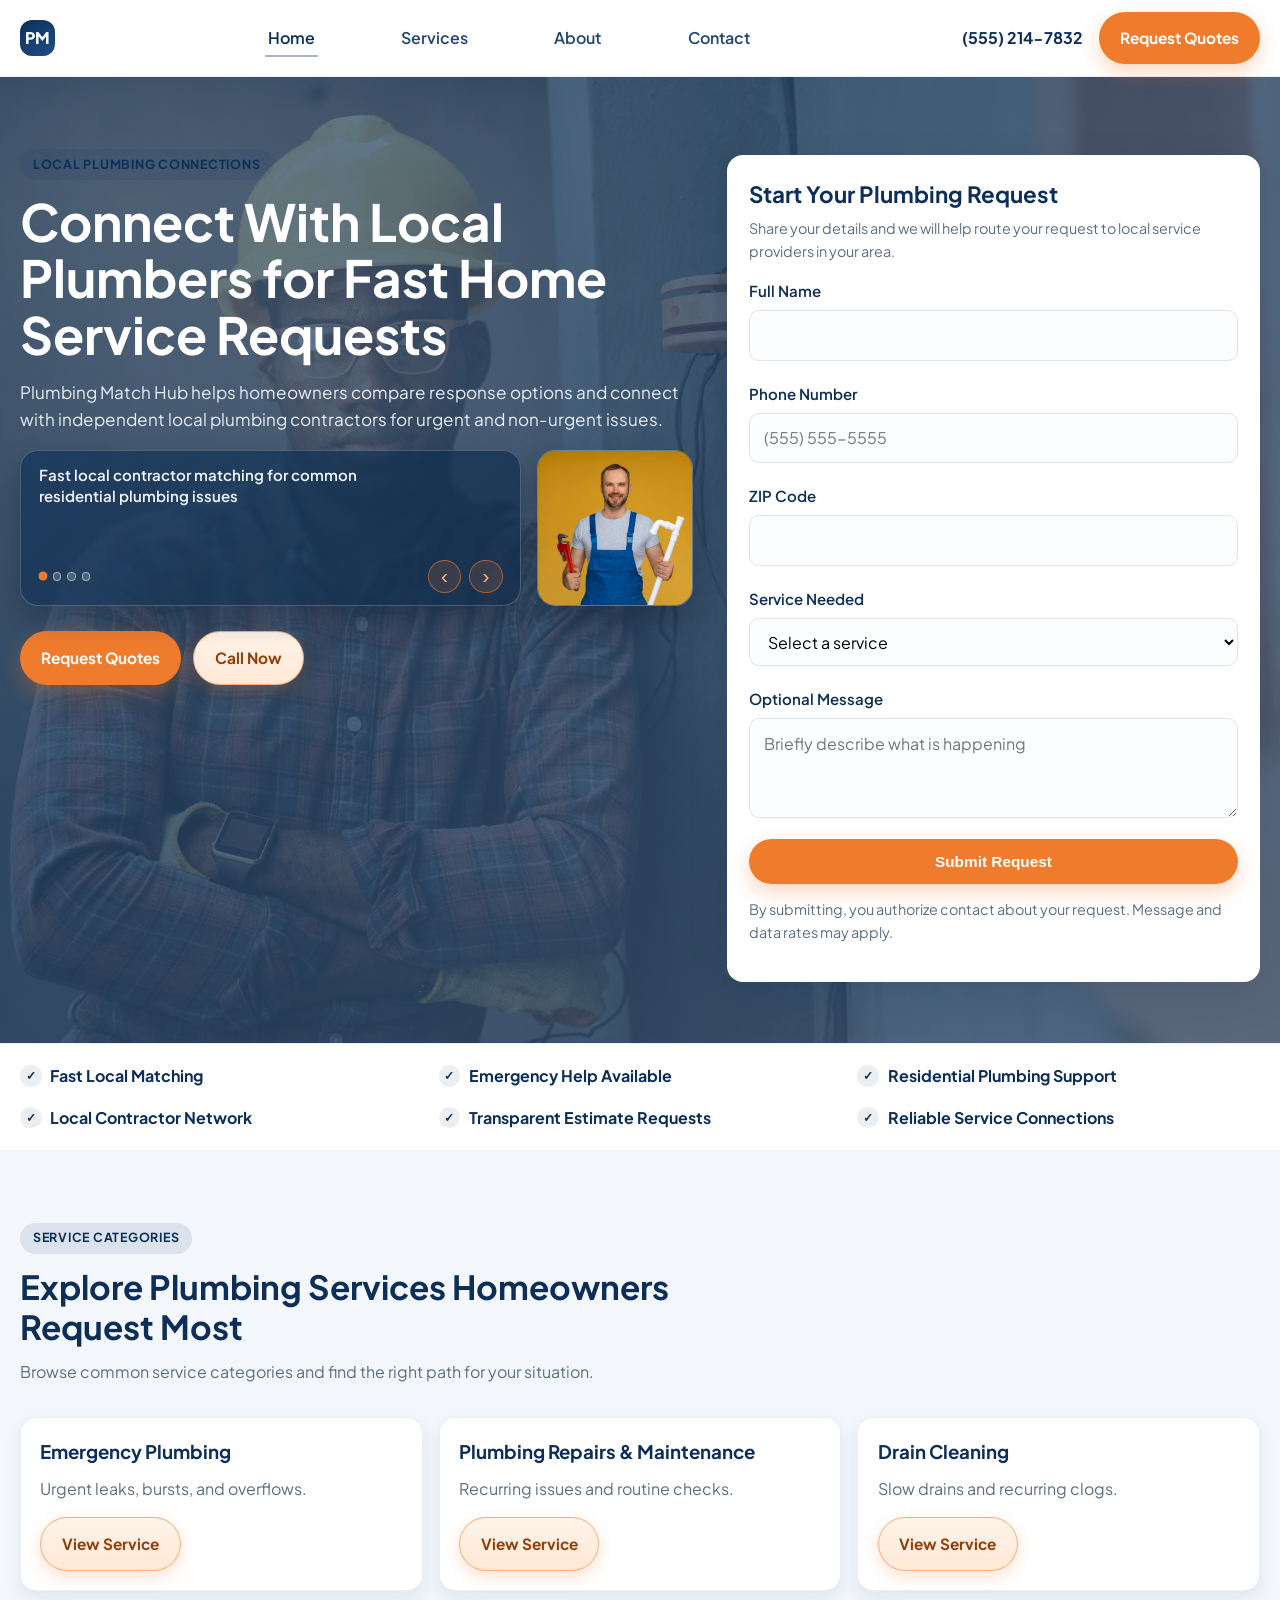
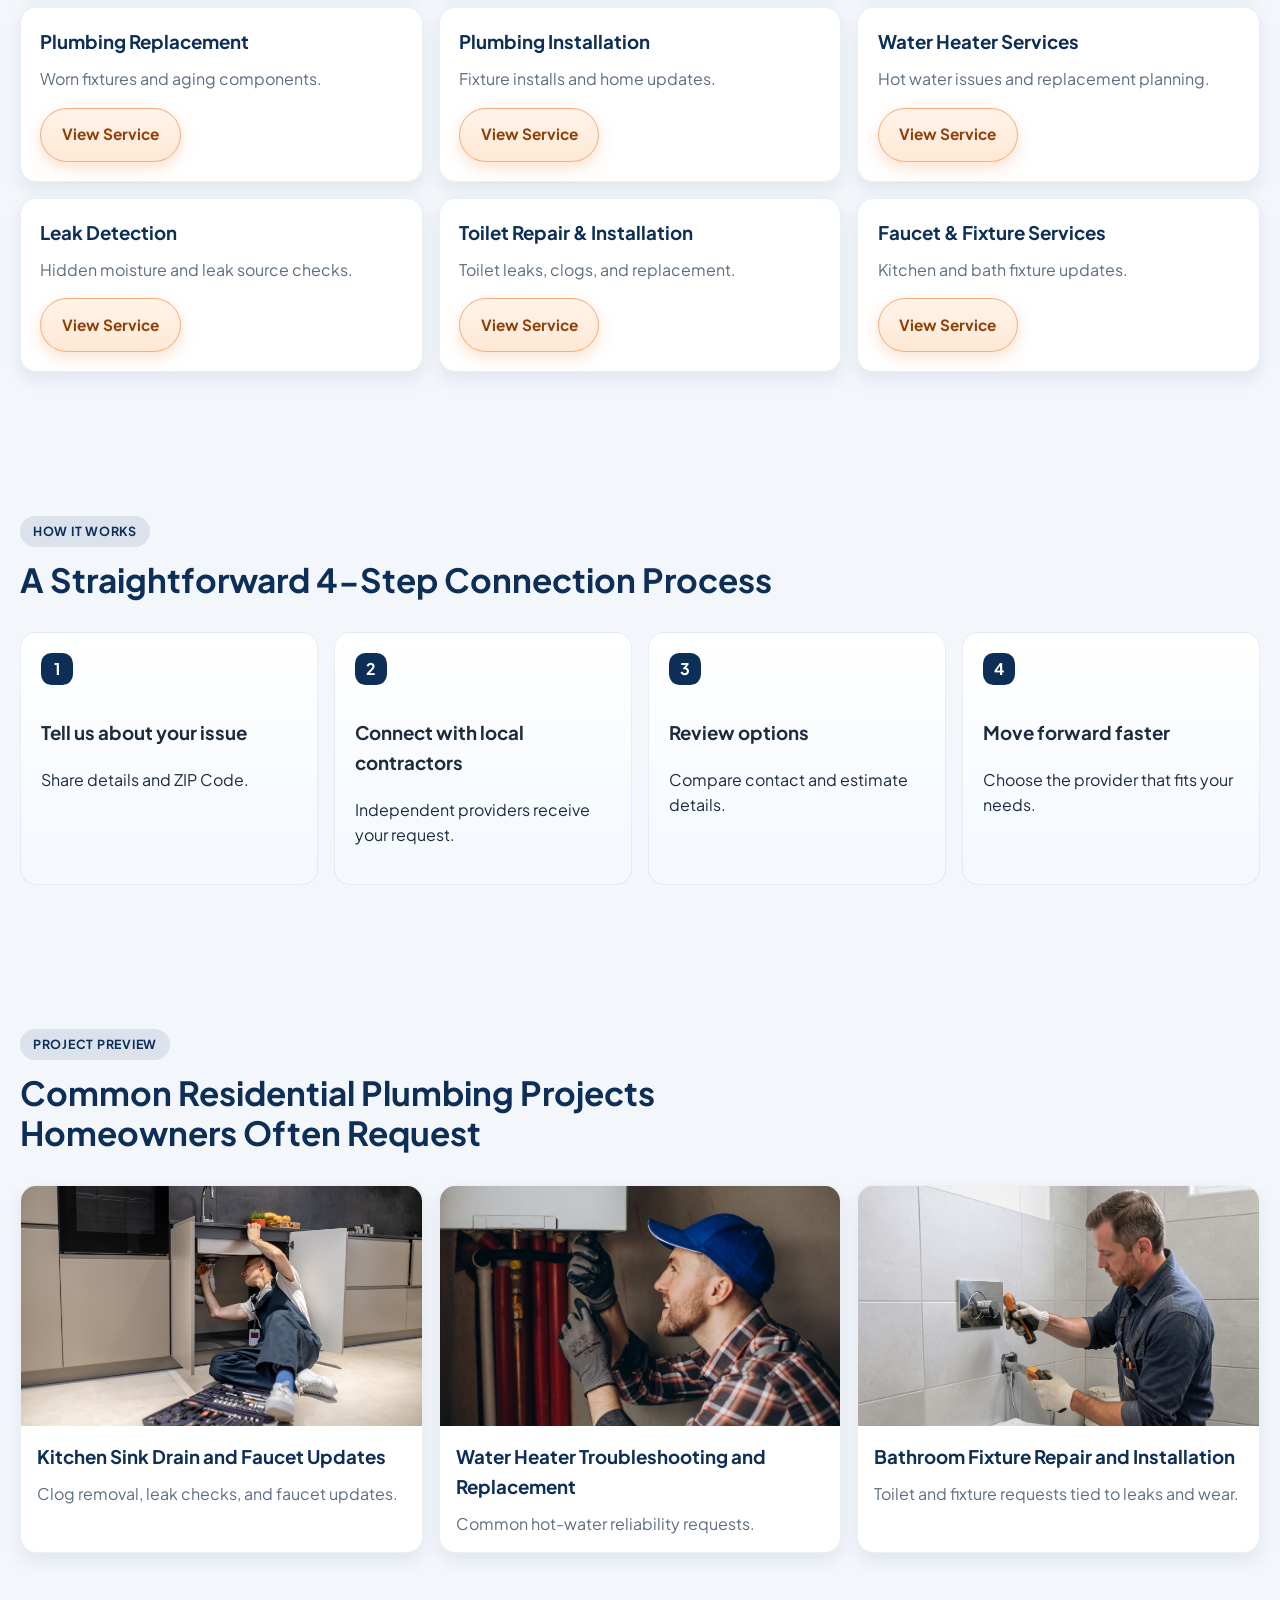
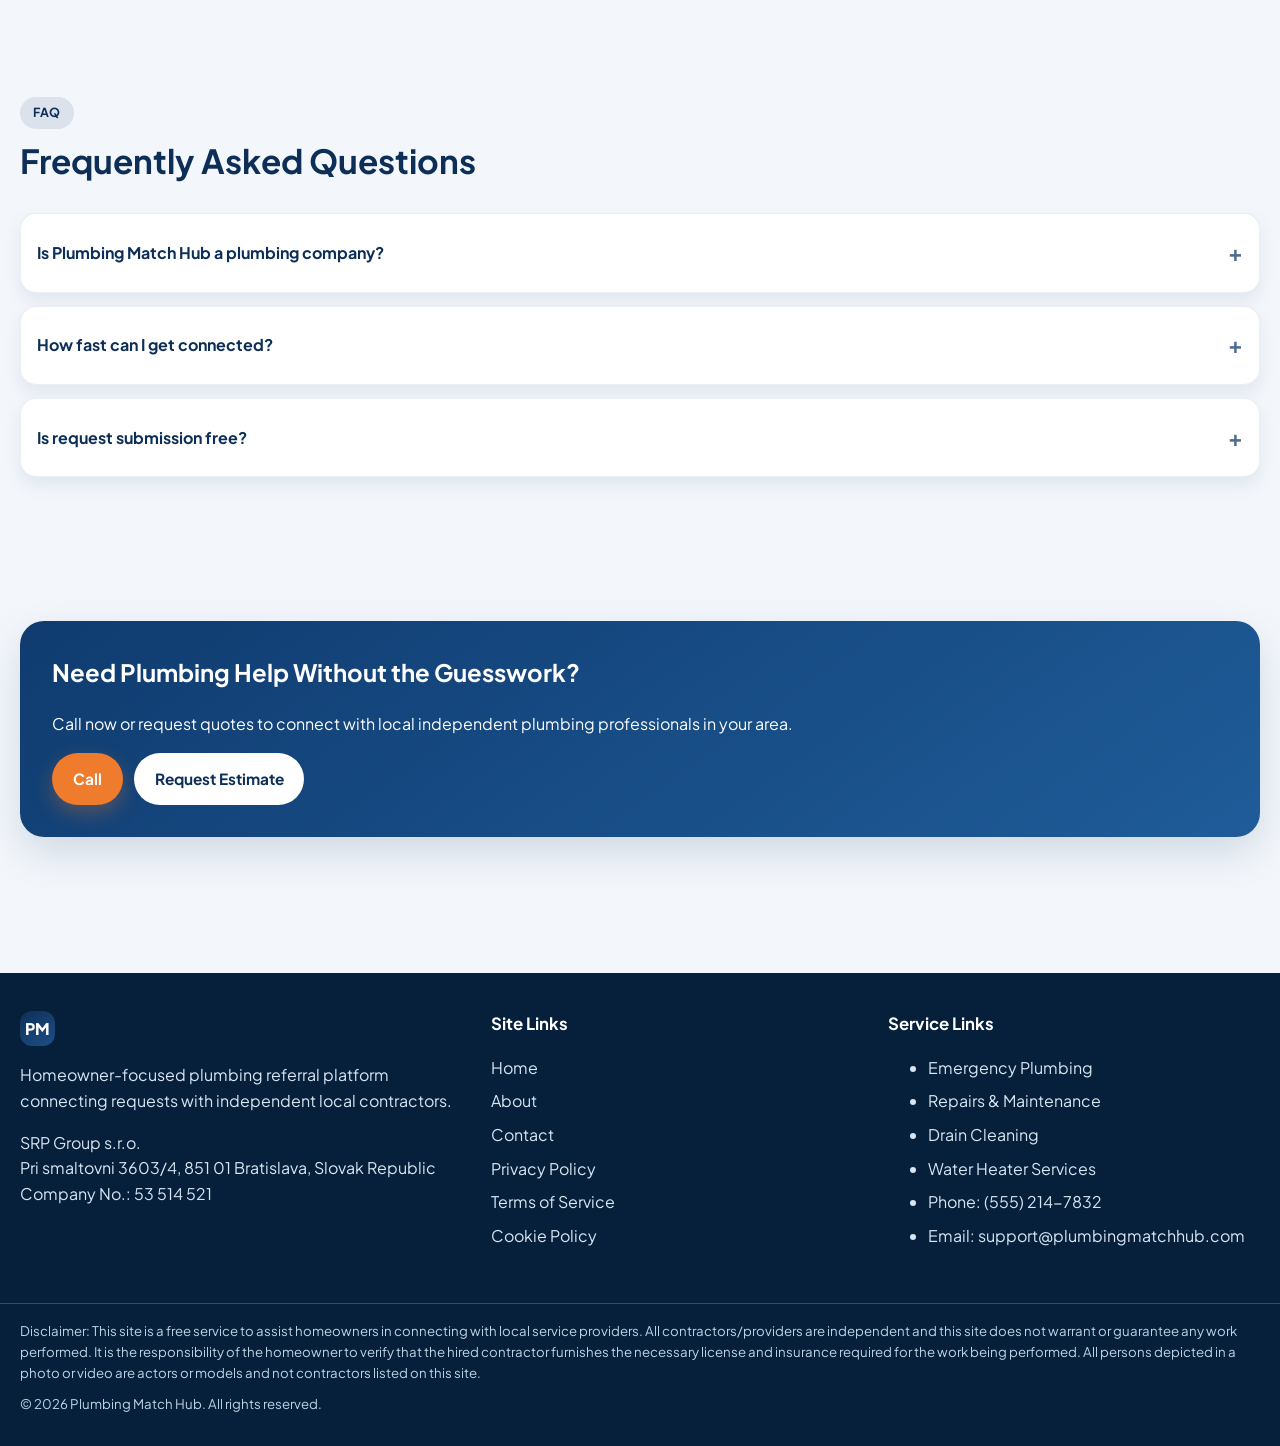
==== index.html @ b3511260 "generate plumbing aggregator website" ====
<!doctype html>
<html lang="en">
  <head>
    <meta charset="UTF-8" />
    <meta name="viewport" content="width=device-width, initial-scale=1.0" />
    <title>Plumbing Match Hub | Connect With Local Plumbing Contractors</title>
    <meta
      name="description"
      content="Plumbing Match Hub helps homeowners connect with local independent plumbing contractors for urgent and non-urgent plumbing requests."
    />
    <link rel="preconnect" href="https://fonts.googleapis.com" />
    <link rel="preconnect" href="https://fonts.gstatic.com" crossorigin />
    <link
      href="https://fonts.googleapis.com/css2?family=Outfit:wght@600;700&family=Plus+Jakarta+Sans:wght@400;500;600;700;800&display=swap"
      rel="stylesheet"
    />
    <link rel="stylesheet" href="css/main.css" />
    <link rel="stylesheet" href="css/home.css" />
  </head>
  <body>
    <header class="site-header" aria-label="Site header">
      <div class="container header-inner">
        <a class="brand" href="index.html" aria-label="Plumbing Match Hub home">
          <span class="brand-mark">PM</span>
        </a>

        <nav class="desktop-nav" aria-label="Primary navigation">
          <ul>
            <li><a data-nav-link href="index.html">Home</a></li>
            <li><a data-nav-link href="index.html#services">Services</a></li>
            <li><a data-nav-link href="about.html">About</a></li>
            <li><a data-nav-link href="contact.html">Contact</a></li>
          </ul>
        </nav>

        <div class="header-cta">
          <a class="phone-link" href="tel:+15552147832">(555) 214-7832</a>
          <a class="btn btn-primary" href="contact.html">Request Quotes</a>
          <a
            class="mobile-call-icon"
            href="tel:+15552147832"
            aria-label="Call now"
            >&#9742;</a
          >
          <button
            class="mobile-toggle"
            data-mobile-toggle
            aria-expanded="false"
            aria-controls="mobileMenu"
            aria-label="Open menu"
          >
            <span class="bar"></span>
            <span class="bar"></span>
            <span class="bar"></span>
          </button>
        </div>
      </div>

      <div
        class="mobile-drawer"
        id="mobileMenu"
        data-mobile-drawer
        aria-hidden="true"
      >
        <nav aria-label="Mobile navigation">
          <ul>
            <li><a data-mobile-close href="index.html">Home</a></li>
            <li>
              <a data-mobile-close href="index.html#services">Services</a>
            </li>
            <li><a data-mobile-close href="about.html">About</a></li>
            <li><a data-mobile-close href="contact.html">Contact</a></li>
          </ul>
          <div class="drawer-cta">
            <a class="btn btn-primary" href="tel:+15552147832"
              >Call</a
            >
            <a class="btn btn-secondary" href="contact.html" data-mobile-close
              >Request Estimate</a
            >
          </div>
        </nav>
      </div>
      <div class="drawer-overlay" data-drawer-overlay></div>
    </header>

    <main>
      <section class="hero home-hero" aria-label="Plumbing lead request hero">
        <div class="container hero-grid">
          <div class="hero-copy">
            <span class="badge">Local Plumbing Connections</span>
            <h1>Connect With Local Plumbers for Fast Home Service Requests</h1>
            <p class="lead">
              Plumbing Match Hub helps homeowners compare response options and
              connect with independent local plumbing contractors for urgent and
              non-urgent issues.
            </p>

            <div class="hero-feature-layout">
              <section
                class="hero-feature-carousel"
                data-hero-carousel
                aria-label="Plumbing request highlights"
              >
                <div class="hero-feature-track">
                  <div class="hero-feature-copy">
                    <article
                      class="hero-feature-slide is-active"
                      data-carousel-slide
                    >
                      <p>
                        Fast local contractor matching for common residential
                        plumbing issues
                      </p>
                    </article>
                    <article class="hero-feature-slide" data-carousel-slide>
                      <p>
                        Emergency request options available for urgent
                        situations
                      </p>
                    </article>
                    <article class="hero-feature-slide" data-carousel-slide>
                      <p>
                        Simple estimate request process designed for homeowners
                      </p>
                    </article>
                    <article class="hero-feature-slide" data-carousel-slide>
                      <p>
                        Helpful support for repairs, installation, replacement,
                        and diagnostics
                      </p>
                    </article>
                  </div>
                </div>

                <div class="hero-feature-controls">
                  <div
                    class="hero-feature-dots"
                    role="tablist"
                    aria-label="Highlight slides"
                  >
                    <button
                      class="hero-feature-dot is-active"
                      type="button"
                      data-carousel-dot="0"
                      aria-label="Show highlight 1"
                      aria-selected="true"
                    ></button>
                    <button
                      class="hero-feature-dot"
                      type="button"
                      data-carousel-dot="1"
                      aria-label="Show highlight 2"
                      aria-selected="false"
                    ></button>
                    <button
                      class="hero-feature-dot"
                      type="button"
                      data-carousel-dot="2"
                      aria-label="Show highlight 3"
                      aria-selected="false"
                    ></button>
                    <button
                      class="hero-feature-dot"
                      type="button"
                      data-carousel-dot="3"
                      aria-label="Show highlight 4"
                      aria-selected="false"
                    ></button>
                  </div>
                  <div class="hero-feature-arrows">
                    <button
                      class="hero-feature-arrow"
                      type="button"
                      data-carousel-prev
                      aria-label="Previous highlight"
                    >
                      &lsaquo;
                    </button>
                    <button
                      class="hero-feature-arrow"
                      type="button"
                      data-carousel-next
                      aria-label="Next highlight"
                    >
                      &rsaquo;
                    </button>
                  </div>
                </div>
              </section>

              <figure class="hero-feature-image">
                <img
                  src="images/home/plumbing team.jpg"
                  alt="Plumbing specialist helping homeowners"
                  loading="lazy"
                  decoding="async"
                />
              </figure>
            </div>

            <div class="hero-actions">
              <a class="btn btn-primary" href="contact.html">Request Quotes</a>
              <a class="btn btn-ghost" href="tel:+15552147832">Call Now</a>
            </div>
          </div>

          <aside
            class="hero-form-wrap"
            id="hero-form"
            aria-label="Estimate request form"
          >
            <h2>Start Your Plumbing Request</h2>
            <p class="form-helper">
              Share your details and we will help route your request to local
              service providers in your area.
            </p>
            <form class="lead-form" data-lead-form novalidate>
              <div class="form-row">
                <label for="home-full-name">Full Name</label>
                <input
                  id="home-full-name"
                  name="fullName"
                  type="text"
                  autocomplete="name"
                  required
                />
                <span class="field-error" data-error></span>
              </div>
              <div class="form-row">
                <label for="home-phone">Phone Number</label>
                <input
                  id="home-phone"
                  name="phoneNumber"
                  type="tel"
                  autocomplete="tel"
                  placeholder="(555) 555-5555"
                  required
                />
                <span class="field-error" data-error></span>
              </div>
              <div class="form-row">
                <label for="home-zip">ZIP Code</label>
                <input
                  id="home-zip"
                  name="zipCode"
                  type="text"
                  inputmode="numeric"
                  autocomplete="postal-code"
                  required
                />
                <span class="field-error" data-error></span>
              </div>
              <div class="form-row">
                <label for="home-service">Service Needed</label>
                <select id="home-service" name="serviceNeeded" required>
                  <option value="">Select a service</option>
                  <option>Emergency Plumbing</option>
                  <option>Plumbing Repairs &amp; Maintenance</option>
                  <option>Drain Cleaning</option>
                  <option>Plumbing Replacement</option>
                  <option>Plumbing Installation</option>
                  <option>Water Heater Services</option>
                  <option>Leak Detection</option>
                  <option>Toilet Repair &amp; Installation</option>
                  <option>Faucet &amp; Fixture Services</option>
                </select>
                <span class="field-error" data-error></span>
              </div>
              <div class="form-row">
                <label for="home-message">Optional Message</label>
                <textarea
                  id="home-message"
                  name="message"
                  placeholder="Briefly describe what is happening"
                ></textarea>
                <span class="field-error" data-error></span>
              </div>
              <button class="btn btn-primary" type="submit">
                Submit Request
              </button>
              <p class="form-helper">
                By submitting, you authorize contact about your request. Message
                and data rates may apply.
              </p>
              <div
                class="form-success"
                data-form-success
                role="status"
                aria-live="polite"
              ></div>
            </form>
          </aside>
        </div>
      </section>

      <section class="trust-bar" aria-label="Trust points">
        <div class="container">
          <ul class="trust-list">
            <li>Fast Local Matching</li>
            <li>Emergency Help Available</li>
            <li>Residential Plumbing Support</li>
            <li>Local Contractor Network</li>
            <li>Transparent Estimate Requests</li>
            <li>Reliable Service Connections</li>
          </ul>
        </div>
      </section>

      <section
        class="section"
        id="services"
        aria-label="Plumbing service categories"
      >
        <div class="container">
          <div class="section-header">
            <span class="badge">Service Categories</span>
            <h2>Explore Plumbing Services Homeowners Request Most</h2>
            <p>
              Browse common service categories and find the right path for your
              situation.
            </p>
          </div>
          <div class="card-grid service-grid">
            <article class="service-card">
              <h3>Emergency Plumbing</h3>
              <p>Urgent leaks, bursts, and overflows.</p>
              <a class="btn btn-ghost" href="services/emergency-plumbing.html"
                >View Service</a
              >
            </article>
            <article class="service-card">
              <h3>Plumbing Repairs &amp; Maintenance</h3>
              <p>Recurring issues and routine checks.</p>
              <a
                class="btn btn-ghost"
                href="services/plumbing-repairs-maintenance.html"
                >View Service</a
              >
            </article>
            <article class="service-card">
              <h3>Drain Cleaning</h3>
              <p>Slow drains and recurring clogs.</p>
              <a class="btn btn-ghost" href="services/drain-cleaning.html"
                >View Service</a
              >
            </article>
            <article class="service-card">
              <h3>Plumbing Replacement</h3>
              <p>Worn fixtures and aging components.</p>
              <a class="btn btn-ghost" href="services/plumbing-replacement.html"
                >View Service</a
              >
            </article>
            <article class="service-card">
              <h3>Plumbing Installation</h3>
              <p>Fixture installs and home updates.</p>
              <a
                class="btn btn-ghost"
                href="services/plumbing-installation.html"
                >View Service</a
              >
            </article>
            <article class="service-card">
              <h3>Water Heater Services</h3>
              <p>Hot water issues and replacement planning.</p>
              <a
                class="btn btn-ghost"
                href="services/water-heater-services.html"
                >View Service</a
              >
            </article>
            <article class="service-card">
              <h3>Leak Detection</h3>
              <p>Hidden moisture and leak source checks.</p>
              <a class="btn btn-ghost" href="services/leak-detection.html"
                >View Service</a
              >
            </article>
            <article class="service-card">
              <h3>Toilet Repair &amp; Installation</h3>
              <p>Toilet leaks, clogs, and replacement.</p>
              <a
                class="btn btn-ghost"
                href="services/toilet-repair-installation.html"
                >View Service</a
              >
            </article>
            <article class="service-card">
              <h3>Faucet &amp; Fixture Services</h3>
              <p>Kitchen and bath fixture updates.</p>
              <a
                class="btn btn-ghost"
                href="services/faucet-fixture-services.html"
                >View Service</a
              >
            </article>
          </div>
        </div>
      </section>

      <section class="section" aria-label="How plumbing matching works">
        <div class="container">
          <div class="section-header">
            <span class="badge">How It Works</span>
            <h2>A Straightforward 4-Step Connection Process</h2>
          </div>
          <div class="card-grid steps-grid">
            <article class="step-card">
              <span class="step-number">1</span>
              <h3>Tell us about your issue</h3>
              <p>Share details and ZIP Code.</p>
            </article>
            <article class="step-card">
              <span class="step-number">2</span>
              <h3>Connect with local contractors</h3>
              <p>Independent providers receive your request.</p>
            </article>
            <article class="step-card">
              <span class="step-number">3</span>
              <h3>Review options</h3>
              <p>Compare contact and estimate details.</p>
            </article>
            <article class="step-card">
              <span class="step-number">4</span>
              <h3>Move forward faster</h3>
              <p>Choose the provider that fits your needs.</p>
            </article>
          </div>
        </div>
      </section>

      <section class="section" aria-label="Plumbing project examples">
        <div class="container">
          <div class="section-header">
            <span class="badge">Project Preview</span>
            <h2>
              Common Residential Plumbing Projects Homeowners Often Request
            </h2>
          </div>
          <div class="card-grid gallery-grid">
            <article class="project-card">
              <img
                src="images/home/kitchen-repeir.jpg"
                alt="Kitchen sink plumbing repair example"
                loading="lazy"
                decoding="async"
              />
              <div class="project-content">
                <h3>Kitchen Sink Drain and Faucet Updates</h3>
                <p>Clog removal, leak checks, and faucet updates.</p>
              </div>
            </article>
            <article class="project-card">
              <img
                src="images/home/service-man-heating-system.jpg"
                alt="Residential water heater service example"
              />
              <div class="project-content">
                <h3>Water Heater Troubleshooting and Replacement</h3>
                <p>Common hot-water reliability requests.</p>
              </div>
            </article>
            <article class="project-card">
              <img
                src="images/home/bathroom-repair.jpg"
                class="project-image--bathroom-lower"
                alt="Bathroom plumbing fixture replacement example"
              />
              <div class="project-content">
                <h3>Bathroom Fixture Repair and Installation</h3>
                <p>Toilet and fixture requests tied to leaks and wear.</p>
              </div>
            </article>
          </div>
        </div>
      </section>

      <section class="section" aria-label="Frequently asked questions">
        <div class="container">
          <div class="section-header">
            <span class="badge">FAQ</span>
            <h2>Frequently Asked Questions</h2>
          </div>
          <div class="faq-list">
            <article class="faq-item" data-faq-item>
              <button
                class="faq-question"
                data-faq-button
                aria-expanded="false"
              >
                Is Plumbing Match Hub a plumbing company?<span data-faq-icon
                  >+</span
                >
              </button>
              <div class="faq-answer">
                <p>
                  No. It is a referral platform that connects homeowners with
                  independent local providers.
                </p>
              </div>
            </article>
            <article class="faq-item" data-faq-item>
              <button
                class="faq-question"
                data-faq-button
                aria-expanded="false"
              >
                How fast can I get connected?<span data-faq-icon>+</span>
              </button>
              <div class="faq-answer">
                <p>
                  Urgent requests are prioritized based on local contractor
                  availability.
                </p>
              </div>
            </article>
            <article class="faq-item" data-faq-item>
              <button
                class="faq-question"
                data-faq-button
                aria-expanded="false"
              >
                Is request submission free?<span data-faq-icon>+</span>
              </button>
              <div class="faq-answer">
                <p>Yes. Submitting a request is free for homeowners.</p>
              </div>
            </article>
          </div>
        </div>
      </section>

      <section class="section" aria-label="Final call to action">
        <div class="container">
          <div class="cta-band">
            <h2>Need Plumbing Help Without the Guesswork?</h2>
            <p>
              Call now or request quotes to connect with local independent
              plumbing professionals in your area.
            </p>
            <div class="cta-actions">
              <a class="btn btn-primary" href="tel:+15552147832"
                >Call</a
              >
              <a class="btn btn-secondary" href="contact.html"
                >Request Estimate</a
              >
            </div>
          </div>
        </div>
      </section>
    </main>

    <footer class="site-footer" aria-label="Footer">
      <div class="container footer-top">
        <section class="footer-brand">
          <a class="brand" href="index.html"
            ><span class="brand-mark">PM</span></a
          >
          <p>
            Homeowner-focused plumbing referral platform connecting requests
            with independent local contractors.
          </p>
          <p>
            SRP Group s.r.o.<br />
            Pri smaltovni 3603/4, 851 01 Bratislava, Slovak Republic<br />
            Company No.: 53 514 521
          </p>
        </section>

        <section class="footer-links">
          <h3>Site Links</h3>
          <ul>
            <li><a href="index.html">Home</a></li>
            <li><a href="about.html">About</a></li>
            <li><a href="contact.html">Contact</a></li>
            <li><a href="privacy-policy.html">Privacy Policy</a></li>
            <li><a href="terms-of-service.html">Terms of Service</a></li>
            <li><a href="cookie-policy.html">Cookie Policy</a></li>
          </ul>
        </section>

        <section class="footer-contact">
          <h3>Service Links</h3>
          <ul>
            <li>
              <a href="services/emergency-plumbing.html">Emergency Plumbing</a>
            </li>
            <li>
              <a href="services/plumbing-repairs-maintenance.html"
                >Repairs &amp; Maintenance</a
              >
            </li>
            <li><a href="services/drain-cleaning.html">Drain Cleaning</a></li>
            <li>
              <a href="services/water-heater-services.html"
                >Water Heater Services</a
              >
            </li>
            <li><a href="tel:+15552147832">Phone: (555) 214-7832</a></li>
            <li>
              <a href="mailto:support@plumbingmatchhub.com"
                >Email: support@plumbingmatchhub.com</a
              >
            </li>
          </ul>
        </section>
      </div>

      <div class="footer-bottom">
        <div class="container">
          <p>
            Disclaimer: This site is a free service to assist homeowners in
            connecting with local service providers. All contractors/providers
            are independent and this site does not warrant or guarantee any work
            performed. It is the responsibility of the homeowner to verify that
            the hired contractor furnishes the necessary license and insurance
            required for the work being performed. All persons depicted in a
            photo or video are actors or models and not contractors listed on
            this site.
          </p>
          <p>
            &copy; <span data-current-year></span> Plumbing Match Hub. All
            rights reserved.
          </p>
        </div>
      </div>
    </footer>

    <a
      class="floating-call"
      data-floating-call
      href="tel:+15552147832"
      aria-label="Call Plumbing Match Hub"
      >Call Now</a
    >

    <script src="js/main.js" defer></script>
    <script src="js/mobile-menu.js" defer></script>
    <script src="js/faq.js" defer></script>
    <script src="js/sticky-call.js" defer></script>
    <script src="js/form-validation.js" defer></script>
  </body>
</html>
---- css/main.css ----
:root {
  --color-primary: #0d2f57;
  --color-primary-strong: #082446;
  --color-accent: #ef7b2d;
  --color-accent-hover: #d8681d;
  --color-text: #1d2b3e;
  --color-muted: #5c6e82;
  --color-border: #dce4ee;
  --color-bg: #f3f7fc;
  --color-white: #ffffff;
  --color-success: #167d47;
  --shadow-sm: 0 8px 18px rgba(10, 39, 74, 0.08);
  --shadow-md: 0 16px 40px rgba(8, 36, 70, 0.14);
  --radius-sm: 10px;
  --radius-md: 16px;
  --radius-lg: 24px;
  --container: 1440px;
  --ease: 220ms ease;
}

* {
  box-sizing: border-box;
}

html {
  scroll-behavior: smooth;
}

body {
  margin: 0;
  font-family: "Plus Jakarta Sans", "Segoe UI", sans-serif;
  color: var(--color-text);
  background: var(--color-bg);
  line-height: 1.6;
}

body.menu-open {
  overflow: hidden;
}

a {
  color: inherit;
  text-decoration: none;
}

a:focus-visible,
button:focus-visible,
input:focus-visible,
select:focus-visible,
textarea:focus-visible {
  outline: 3px solid rgba(239, 123, 45, 0.35);
  outline-offset: 2px;
}

img {
  max-width: 100%;
  display: block;
  border-radius: var(--radius-sm);
}

.container {
  width: min(100% - 2rem, var(--container));
  margin-inline: auto;
}

.section {
  padding: 4.5rem 0;
}

.section-header {
  max-width: 760px;
  margin-bottom: 2rem;
}

.section-header h2 {
  margin: 0 0 0.8rem;
  font-size: clamp(1.65rem, 2.6vw, 2.4rem);
  line-height: 1.2;
  color: var(--color-primary);
}

.section-header p {
  margin: 0;
  color: var(--color-muted);
}

.badge {
  display: inline-block;
  padding: 0.35rem 0.8rem;
  border-radius: 999px;
  font-size: 0.78rem;
  text-transform: uppercase;
  letter-spacing: 0.06em;
  font-weight: 700;
  background: rgba(13, 47, 87, 0.1);
  color: var(--color-primary);
  margin-bottom: 0.8rem;
}

.btn,
button.btn {
  display: inline-flex;
  align-items: center;
  justify-content: center;
  gap: 0.4rem;
  border: 0;
  cursor: pointer;
  border-radius: 999px;
  padding: 0.85rem 1.3rem;
  font-size: 0.96rem;
  font-weight: 700;
  transition:
    transform var(--ease),
    box-shadow var(--ease),
    background var(--ease),
    color var(--ease);
}

.btn-primary {
  background: var(--color-accent);
  color: var(--color-white);
  box-shadow: 0 8px 20px rgba(239, 123, 45, 0.3);
}

.btn-primary:hover {
  background: var(--color-accent-hover);
  transform: translateY(-1px);
}

.btn-secondary {
  background: var(--color-primary);
  color: var(--color-white);
}

.btn-secondary:hover {
  background: var(--color-primary-strong);
  transform: translateY(-1px);
}

.btn-ghost {
  background: linear-gradient(180deg, #fff4ea, #ffe8d5);
  color: #8f3f09;
  border: 1px solid rgba(239, 123, 45, 0.55);
  box-shadow: 0 6px 16px rgba(239, 123, 45, 0.22);
}

.btn-ghost:hover {
  background: var(--color-accent);
  color: var(--color-white);
  border-color: var(--color-accent-hover);
  box-shadow: 0 10px 24px rgba(239, 123, 45, 0.38);
  transform: translateY(-1px);
}

.site-header {
  position: sticky;
  top: 0;
  z-index: 999;
  background: rgba(255, 255, 255, 0.95);
  backdrop-filter: blur(8px);
  border-bottom: 1px solid rgba(13, 47, 87, 0.08);
}

.header-inner {
  min-height: 76px;
  display: flex;
  align-items: center;
  justify-content: space-between;
  gap: 1rem;
}

.brand {
  display: flex;
  align-items: center;
  gap: 0.7rem;
  font-weight: 800;
  color: var(--color-primary);
}

.brand-mark {
  width: 2.2rem;
  height: 2.2rem;
  border-radius: 12px;
  background: linear-gradient(145deg, var(--color-primary), #1e4f86);
  display: grid;
  place-items: center;
  color: var(--color-white);
  font-size: 1rem;
}

.desktop-nav ul,
.footer-links ul,
.inline-links,
.service-links,
.trust-list,
.bullet-list,
.footer-contact,
.legal-bullets {
  list-style: none;
  margin: 0;
  padding: 0;
}

.desktop-nav ul {
  display: flex;
  align-items: center;
  gap: 1.3rem;
}

.desktop-nav a {
  font-weight: 600;
  color: #23466f;
  padding: 0.4rem 0.2rem;
  border-bottom: 2px solid transparent;
  transition:
    border-color var(--ease),
    color var(--ease);
}

.desktop-nav a:hover,
.desktop-nav a.is-active {
  color: var(--color-primary);
  border-color: rgba(13, 47, 87, 0.35);
}

.header-cta {
  display: flex;
  align-items: center;
  gap: 0.75rem;
}

.phone-link {
  color: var(--color-primary);
  font-weight: 700;
  white-space: nowrap;
}

.mobile-call-icon,
.mobile-toggle {
  display: none;
}

.mobile-call-icon {
  width: 2.65rem;
  height: 2.65rem;
  border-radius: 50%;
  border: 1px solid rgba(13, 47, 87, 0.14);
  background: var(--color-white);
  box-shadow: var(--shadow-sm);
  align-items: center;
  justify-content: center;
  font-size: 1.2rem;
}

.mobile-toggle {
  border: 1px solid rgba(13, 47, 87, 0.2);
  background: var(--color-white);
  border-radius: var(--radius-sm);
  padding: 0.55rem;
  width: 2.65rem;
  height: 2.65rem;
  align-items: center;
  justify-content: center;
  cursor: pointer;
}

.mobile-toggle .bar {
  display: block;
  width: 18px;
  height: 2px;
  margin: 3px auto;
  background: var(--color-primary);
  transition:
    transform var(--ease),
    opacity var(--ease);
}

.mobile-drawer {
  position: fixed;
  inset: 0;
  width: 100vw;
  height: 100dvh;
  background: var(--color-white);
  transform: translateX(-100%);
  transition: transform var(--ease);
  box-shadow: 14px 0 34px rgba(13, 47, 87, 0.2);
  z-index: 1200;
  padding: calc(1rem + env(safe-area-inset-top)) 1.25rem
    calc(1.2rem + env(safe-area-inset-bottom));
  overflow-y: auto;
  visibility: hidden;
  pointer-events: none;
}

.mobile-drawer nav {
  display: flex;
  flex-direction: column;
  min-height: 100%;
  padding-top: 3rem;
  gap: 0.8rem;
}

.mobile-drawer.is-open {
  transform: translateX(0);
  visibility: visible;
  pointer-events: auto;
}

.mobile-drawer nav > ul {
  list-style: none;
  margin: 0;
  padding: 0;
  display: grid;
  gap: 0.2rem;
}

.mobile-drawer nav > ul > li {
  border-bottom: 1px solid rgba(13, 47, 87, 0.09);
}

.mobile-drawer nav > ul > li > a {
  display: block;
  padding: 0.76rem 0.28rem;
  color: var(--color-primary);
  font-weight: 700;
  font-size: 1.02rem;
  line-height: 1.35;
  transition: color var(--ease);
}

.mobile-drawer nav > ul > li > a:hover {
  color: #1f5b96;
}

.mobile-services-toggle {
  width: 100%;
  border: 0;
  background: transparent;
  color: var(--color-primary);
  display: flex;
  align-items: center;
  justify-content: space-between;
  font: inherit;
  font-weight: 800;
  font-size: 1.02rem;
  line-height: 1.35;
  padding: 0.76rem 0.28rem;
  cursor: pointer;
  text-align: left;
}

.mobile-services-chevron {
  width: 0.58rem;
  height: 0.58rem;
  border-right: 2px solid #264d79;
  border-bottom: 2px solid #264d79;
  transform: rotate(45deg);
  transition: transform var(--ease);
}

.mobile-services-toggle[aria-expanded="true"] .mobile-services-chevron {
  transform: rotate(225deg);
}

.mobile-services-list {
  list-style: none;
  margin: 0.2rem 0 0.7rem;
  padding: 0.45rem 0.25rem 0.55rem 0.85rem;
  display: grid;
  gap: 0.12rem;
  border-left: 2px solid rgba(13, 47, 87, 0.2);
  border-radius: 0 0.8rem 0.8rem 0;
  background: #f6fbff;
}

.mobile-services-list[hidden] {
  display: none;
}

.mobile-services-list li {
  border: 0;
}

.mobile-services-list a {
  display: block;
  padding: 0.52rem 0.42rem;
  color: #1f4974;
  font-weight: 600;
  font-size: 0.95rem;
  line-height: 1.35;
  border-radius: 0.55rem;
}

.mobile-services-list a:hover {
  background: #eaf3fd;
}

.mobile-drawer .drawer-cta {
  display: none;
}

.mobile-cookie-settings {
  margin-top: auto;
  width: calc(100% - 0.35rem);
  align-self: center;
  display: inline-flex;
  justify-content: center;
  align-items: center;
  min-height: 48px;
  padding: 0.85rem 1rem;
  border-radius: 0.85rem;
  border: 1px solid rgba(13, 47, 87, 0.16);
  background: #f2f8ff;
  color: var(--color-primary);
  font-weight: 800;
  font-size: 0.96rem;
  box-shadow: 0 8px 18px rgba(13, 47, 87, 0.11);
}

.mobile-cookie-settings:hover {
  background: #e6f1ff;
}

.mobile-drawer-close {
  position: absolute;
  top: calc(0.8rem + env(safe-area-inset-top));
  right: 0.9rem;
  width: 2.55rem;
  height: 2.55rem;
  border: 1px solid rgba(13, 47, 87, 0.18);
  border-radius: 50%;
  background: #ffffff;
  color: var(--color-primary);
  font-size: 1.45rem;
  line-height: 1;
  font-weight: 700;
  display: inline-flex;
  align-items: center;
  justify-content: center;
  cursor: pointer;
  box-shadow: var(--shadow-sm);
}

.mobile-drawer-close:hover {
  background: #f2f7fd;
}

.drawer-overlay {
  position: fixed;
  inset: 0;
  background: rgba(8, 36, 70, 0.45);
  z-index: 1150;
  opacity: 0;
  pointer-events: none;
  transition: opacity var(--ease);
}

.drawer-overlay.is-open {
  opacity: 1;
  pointer-events: auto;
}

.hero {
  position: relative;
  padding: 4.5rem 0 3.8rem;
  overflow: hidden;
}

.hero::before {
  content: "";
  position: absolute;
  inset: 0;
  background:
    radial-gradient(
      circle at 10% 10%,
      rgba(255, 255, 255, 0.2),
      transparent 45%
    ),
    linear-gradient(130deg, rgba(13, 47, 87, 0.96), rgba(13, 47, 87, 0.77));
  z-index: -2;
}

.hero::after {
  content: "";
  position: absolute;
  inset: 0;
  background-size: cover;
  background-position: center;
  opacity: 0.24;
  z-index: -1;
}

.hero-grid {
  display: grid;
  gap: 2.1rem;
  grid-template-columns: 1.2fr 0.95fr;
  align-items: stretch;
}

.hero-copy h1 {
  margin: 0 0 1rem;
  color: var(--color-white);
  font-size: clamp(2rem, 4vw, 3.2rem);
  line-height: 1.1;
}

.hero-copy .lead,
.hero-copy p,
.hero-copy li {
  color: #e6eef8;
}

.hero-copy .lead {
  font-size: 1.07rem;
  margin-bottom: 1rem;
}

.bullet-list {
  display: grid;
  gap: 0.65rem;
  margin-bottom: 1.6rem;
}

.bullet-list li {
  position: relative;
  padding-left: 1.4rem;
}

.bullet-list li::before {
  content: "";
  position: absolute;
  left: 0;
  top: 0.55rem;
  width: 0.6rem;
  height: 0.6rem;
  border-radius: 50%;
  background: var(--color-accent);
}

.hero-actions {
  display: flex;
  flex-wrap: wrap;
  gap: 0.8rem;
}

.hero-form-wrap {
  background: var(--color-white);
  padding: 1.4rem;
  border-radius: var(--radius-md);
  box-shadow: var(--shadow-md);
}

.hero-form-wrap h2,
.form-card h2 {
  margin: 0 0 0.25rem;
  color: var(--color-primary);
  font-size: 1.4rem;
}

.form-helper {
  margin: 0 0 1rem;
  font-size: 0.9rem;
  color: var(--color-muted);
}

.lead-form {
  display: grid;
  gap: 0.85rem;
}

.form-row {
  display: grid;
  gap: 0.45rem;
}

.form-row label {
  font-weight: 600;
  font-size: 0.94rem;
  color: var(--color-primary);
}

.form-row input,
.form-row select,
.form-row textarea {
  width: 100%;
  border: 1px solid var(--color-border);
  border-radius: var(--radius-sm);
  padding: 0.72rem 0.85rem;
  font: inherit;
  background: #fbfdff;
}

.form-row textarea {
  min-height: 100px;
  resize: vertical;
}

.field-error {
  font-size: 0.8rem;
  color: #b31f28;
}

.form-row input.invalid,
.form-row select.invalid,
.form-row textarea.invalid {
  border-color: #b31f28;
}

.form-success {
  margin-top: 0.8rem;
  padding: 0.75rem 0.9rem;
  border-radius: var(--radius-sm);
  background: rgba(22, 125, 71, 0.1);
  color: var(--color-success);
  font-weight: 600;
  display: none;
}

.form-success.is-visible {
  display: block;
}

.trust-bar {
  background: var(--color-white);
  border-block: 1px solid rgba(13, 47, 87, 0.08);
}

.trust-list {
  display: grid;
  gap: 1rem;
  grid-template-columns: repeat(3, minmax(0, 1fr));
  padding: 1.2rem 0;
}

.trust-list li {
  font-weight: 700;
  color: var(--color-primary);
  display: flex;
  align-items: center;
  gap: 0.55rem;
}

.trust-list li::before {
  content: "\2713";
  width: 1.35rem;
  height: 1.35rem;
  border-radius: 50%;
  display: inline-grid;
  place-items: center;
  font-size: 0.78rem;
  background: rgba(13, 47, 87, 0.08);
}

.card-grid {
  display: grid;
  gap: 1rem;
}

.service-grid {
  grid-template-columns: repeat(3, minmax(0, 1fr));
}

.service-card,
.info-card,
.problem-card,
.project-card,
.faq-item,
.related-card {
  background: var(--color-white);
  border-radius: var(--radius-md);
  border: 1px solid rgba(13, 47, 87, 0.08);
  box-shadow: var(--shadow-sm);
}

.service-card,
.info-card,
.problem-card,
.related-card {
  padding: 1.2rem;
}

.service-card h3,
.info-card h3,
.problem-card h3,
.related-card h3 {
  margin: 0 0 0.55rem;
  color: var(--color-primary);
}

.service-card p,
.info-card p,
.problem-card p,
.related-card p {
  margin: 0 0 1rem;
  color: var(--color-muted);
}

.service-card .btn,
.related-card .btn {
  margin-top: auto;
}

.steps-grid {
  grid-template-columns: repeat(4, minmax(0, 1fr));
}

.step-card {
  padding: 1.25rem;
  border-radius: var(--radius-md);
  background: linear-gradient(180deg, #ffffff, #f4f9ff);
  border: 1px solid rgba(13, 47, 87, 0.08);
}

.step-number {
  display: inline-grid;
  width: 2rem;
  height: 2rem;
  border-radius: 0.65rem;
  place-items: center;
  background: var(--color-primary);
  color: var(--color-white);
  font-weight: 700;
  margin-bottom: 0.9rem;
}

.split-layout {
  display: grid;
  gap: 1.3rem;
  grid-template-columns: 1fr 1fr;
}

.problem-grid {
  grid-template-columns: repeat(4, minmax(0, 1fr));
}

.gallery-grid {
  grid-template-columns: repeat(3, minmax(0, 1fr));
}

.project-card {
  overflow: hidden;
}

.project-card img {
  border-radius: 0;
  aspect-ratio: 5 / 3;
  object-fit: cover;
}

.project-card .project-content {
  padding: 1rem;
}

.project-content h3 {
  margin: 0 0 0.55rem;
  color: var(--color-primary);
}

.project-content p {
  margin: 0;
  color: var(--color-muted);
}

.faq-list {
  display: grid;
  gap: 0.8rem;
}

.faq-item {
  padding: 0.4rem 1rem;
}

.faq-question {
  width: 100%;
  border: 0;
  background: transparent;
  display: flex;
  justify-content: space-between;
  align-items: center;
  text-align: left;
  cursor: pointer;
  font: inherit;
  font-weight: 700;
  color: var(--color-primary);
  padding: 0.9rem 0;
}

.faq-question span {
  font-size: 1.4rem;
  color: #4d6d8f;
}

.faq-answer {
  max-height: 0;
  overflow: hidden;
  transition:
    max-height var(--ease),
    padding-bottom var(--ease);
  color: var(--color-muted);
}

.faq-item.is-open .faq-answer {
  max-height: 220px;
  padding-bottom: 0.8rem;
}

.cta-band {
  border-radius: var(--radius-lg);
  padding: 2rem;
  background: linear-gradient(145deg, #0f3b6f, #1f5c99);
  color: var(--color-white);
  box-shadow: var(--shadow-md);
}

.cta-band h2,
.cta-band p {
  margin-top: 0;
  color: inherit;
}

.cta-actions {
  display: flex;
  flex-wrap: wrap;
  gap: 0.7rem;
}

.cta-band .btn-secondary {
  background: var(--color-white);
  color: var(--color-primary);
}

.site-footer {
  background: #06203b;
  color: #d8e5f2;
  margin-top: 4rem;
}

.footer-top {
  padding: 2.4rem 0;
  display: grid;
  gap: 1.6rem;
  grid-template-columns: 1.2fr 1fr 1fr;
}

.footer-brand p,
.footer-contact li,
.footer-links a {
  color: #d8e5f2;
}

.footer-brand .brand {
  color: #ffffff;
}

.footer-links h3,
.footer-contact h3 {
  margin-top: 0;
  color: #ffffff;
  font-size: 1.05rem;
}

.footer-links ul,
.footer-contact ul {
  display: grid;
  gap: 0.5rem;
}

.footer-bottom {
  border-top: 1px solid rgba(216, 229, 242, 0.22);
  padding: 1rem 0 1.4rem;
  font-size: 0.83rem;
  color: #bed2e6;
}

.footer-bottom p {
  margin: 0 0 0.6rem;
}

.legal-meta {
  color: var(--color-muted);
  font-size: 0.9rem;
  margin-top: -0.4rem;
  margin-bottom: 1.3rem;
}

.page-hero {
  padding: 3.3rem 0;
  background: linear-gradient(
    145deg,
    rgba(13, 47, 87, 0.97),
    rgba(24, 81, 135, 0.9)
  );
  color: var(--color-white);
}

.page-hero h1 {
  margin: 0 0 0.7rem;
  font-size: clamp(1.9rem, 3vw, 2.7rem);
}

.page-hero p {
  margin: 0;
  max-width: 760px;
  color: #dce8f5;
}

.content-grid {
  display: grid;
  grid-template-columns: 1.15fr 0.85fr;
  gap: 1.4rem;
}

.callout {
  background: #edf4fc;
  border: 1px solid rgba(13, 47, 87, 0.12);
  border-radius: var(--radius-md);
  padding: 1.1rem;
}

.callout h3 {
  margin-top: 0;
  color: var(--color-primary);
}

.service-hero {
  position: relative;
  padding: 3.6rem 0 3.2rem;
  color: var(--color-white);
  overflow: hidden;
}

.service-hero::before {
  content: "";
  position: absolute;
  inset: 0;
  background: linear-gradient(
    140deg,
    rgba(13, 47, 87, 0.97),
    rgba(13, 47, 87, 0.82)
  );
  z-index: -2;
}

.service-hero::after {
  content: "";
  position: absolute;
  inset: 0;
  background-size: cover;
  background-position: center;
  opacity: 0.2;
  z-index: -1;
}

.service-hero h1 {
  margin: 0 0 0.8rem;
  font-size: clamp(1.9rem, 3vw, 2.8rem);
}

.service-hero p {
  margin: 0;
  max-width: 760px;
  color: #e7eff8;
}

.inline-links {
  display: flex;
  flex-wrap: wrap;
  gap: 0.55rem 1rem;
}

.inline-links a {
  color: var(--color-primary);
  text-decoration: underline;
  text-decoration-thickness: 1px;
}

.floating-call {
  position: fixed;
  right: 0.9rem;
  bottom: 1rem;
  z-index: 900;
  background: var(--color-accent);
  color: #fff;
  font-weight: 700;
  padding: 0.72rem 0.95rem;
  border-radius: 999px;
  box-shadow: var(--shadow-md);
  opacity: 0;
  transform: translateY(18px);
  pointer-events: none;
  transition:
    opacity var(--ease),
    transform var(--ease);
}

.floating-call.is-visible {
  opacity: 1;
  transform: translateY(0);
  pointer-events: auto;
}

@media (min-width: 1280px) {
  .container {
    width: min(100% - 2.5rem, var(--container));
  }

  .site-header .desktop-nav ul {
    gap: 5rem;
  }

  .site-header .header-cta {
    gap: 1rem;
  }
}

@media (max-width: 1080px) {
  .desktop-nav,
  .header-cta .btn,
  .header-cta .phone-link {
    display: none;
  }

  .mobile-call-icon,
  .mobile-toggle {
    display: inline-flex;
  }

  .hero-grid,
  .content-grid,
  .split-layout {
    grid-template-columns: 1fr;
  }

  .steps-grid {
    grid-template-columns: repeat(2, minmax(0, 1fr));
  }

  .service-grid,
  .gallery-grid {
    grid-template-columns: repeat(2, minmax(0, 1fr));
  }

  .problem-grid {
    grid-template-columns: repeat(2, minmax(0, 1fr));
  }

  .footer-top {
    grid-template-columns: 1fr 1fr;
  }
}

@media (max-width: 768px) {
  .section {
    padding: 3.5rem 0;
  }

  .hero {
    padding-top: 3.4rem;
  }

  .service-grid,
  .gallery-grid,
  .trust-list,
  .steps-grid,
  .problem-grid,
  .footer-top {
    grid-template-columns: 1fr;
  }

  .header-inner {
    min-height: 70px;
  }

  .floating-call {
    font-size: 0.92rem;
  }
}
---- css/home.css ----
.home-hero::after {
  background-image: url("../images/home/home-hero.jpg");
}

.home-hero .hero-form-wrap {
  margin-top: 0.35rem;
}

.hero-feature-layout {
  margin-bottom: 1.6rem;
  display: grid;
  grid-template-columns: minmax(0, 1fr) 156px;
  gap: 1rem;
  align-items: stretch;
}

.hero-feature-carousel {
  padding: 0.72rem 1.1rem;
  border-radius: 18px;
  border: 1px solid rgba(255, 255, 255, 0.2);
  background: linear-gradient(
    135deg,
    rgba(19, 52, 90, 0.72),
    rgba(10, 38, 70, 0.62)
  );
  box-shadow: 0 14px 28px rgba(6, 21, 41, 0.32);
  backdrop-filter: blur(2px);
  min-height: 112px;
  display: flex;
  flex-direction: column;
  justify-content: space-between;
}

.hero-feature-track {
  min-height: 50px;
}

.hero-feature-copy {
  min-height: 46px;
  display: grid;
  align-items: center;
}

.hero-feature-slide {
  display: none;
  animation: heroSlideIn 280ms ease;
}

.hero-feature-slide.is-active {
  display: block;
}

.hero-feature-slide p {
  margin: 0;
  max-width: 320px;
  font-size: 0.94rem;
  line-height: 1.42;
  color: #f3f7fc;
  font-weight: 600;
}

.hero-feature-image {
  margin: 0;
  aspect-ratio: 1 / 1;
  border-radius: 18px;
  overflow: hidden;
  border: 1px solid rgba(255, 255, 255, 0.25);
  box-shadow: 0 14px 28px rgba(6, 21, 41, 0.32);
}

.hero-feature-image img {
  width: 100%;
  height: 100%;
  min-height: 0;
  object-fit: cover;
  border-radius: 0;
}

.hero-feature-controls {
  margin-top: 0.55rem;
  display: flex;
  align-items: center;
  justify-content: space-between;
  gap: 0.8rem;
}

.hero-feature-dots {
  display: inline-flex;
  gap: 0.38rem;
}

.hero-feature-dot {
  appearance: none;
  -webkit-appearance: none;
  padding: 0;
  display: inline-flex;
  align-items: center;
  justify-content: center;
  width: 0.52rem;
  height: 0.52rem;
  aspect-ratio: 1 / 1;
  min-width: 0.52rem;
  min-height: 0.52rem;
  border-radius: 50%;
  border: 1px solid rgba(255, 255, 255, 0.5);
  background: rgba(255, 255, 255, 0.18);
  cursor: pointer;
  transition:
    transform var(--ease),
    background var(--ease),
    border-color var(--ease);
}

.hero-feature-dot.is-active {
  background: var(--color-accent);
  border-color: var(--color-accent);
  transform: scale(1.12);
}

.hero-feature-arrows {
  display: inline-flex;
  gap: 0.5rem;
}

.hero-feature-arrow {
  appearance: none;
  -webkit-appearance: none;
  padding: 0;
  display: inline-flex;
  align-items: center;
  justify-content: center;
  width: 2.1rem;
  height: 2.1rem;
  aspect-ratio: 1 / 1;
  border-radius: 50%;
  border: 1px solid rgba(239, 123, 45, 0.6);
  background: rgba(239, 123, 45, 0.15);
  color: #ffb57f;
  font-size: 1.3rem;
  line-height: 0;
  cursor: pointer;
  transition:
    transform var(--ease),
    background var(--ease),
    color var(--ease);
}

.hero-feature-arrow:hover {
  background: var(--color-accent);
  color: var(--color-white);
  transform: translateY(-1px);
}

.why-list {
  display: grid;
  gap: 0.95rem;
}

.why-list li {
  background: #ffffff;
  border: 1px solid rgba(13, 47, 87, 0.08);
  border-radius: 14px;
  padding: 0.95rem 1rem;
  color: #315170;
}

.about-preview-box {
  background: linear-gradient(180deg, #ffffff, #f7fbff);
  border: 1px solid rgba(13, 47, 87, 0.1);
  border-radius: 16px;
  padding: 1.4rem;
  box-shadow: 0 10px 22px rgba(9, 38, 74, 0.08);
}

.project-image--bathroom-lower {
  object-position: center 7%;
}

@keyframes heroSlideIn {
  from {
    opacity: 0;
    transform: translateY(6px);
  }

  to {
    opacity: 1;
    transform: translateY(0);
  }
}

@media (max-width: 768px) {
  .hero-feature-layout {
    grid-template-columns: 1fr;
    margin-bottom: 1.25rem;
  }

  .hero-feature-image {
    display: none;
  }

  .hero-feature-carousel {
    min-height: auto;
  }

  .hero-feature-copy {
    min-height: 34px;
  }

  .hero-feature-slide p {
    max-width: 100%;
    font-size: 0.84rem;
  }

  .home-hero .hero-actions {
    width: 100%;
  }

  .home-hero .hero-actions .btn {
    width: 100%;
  }
}
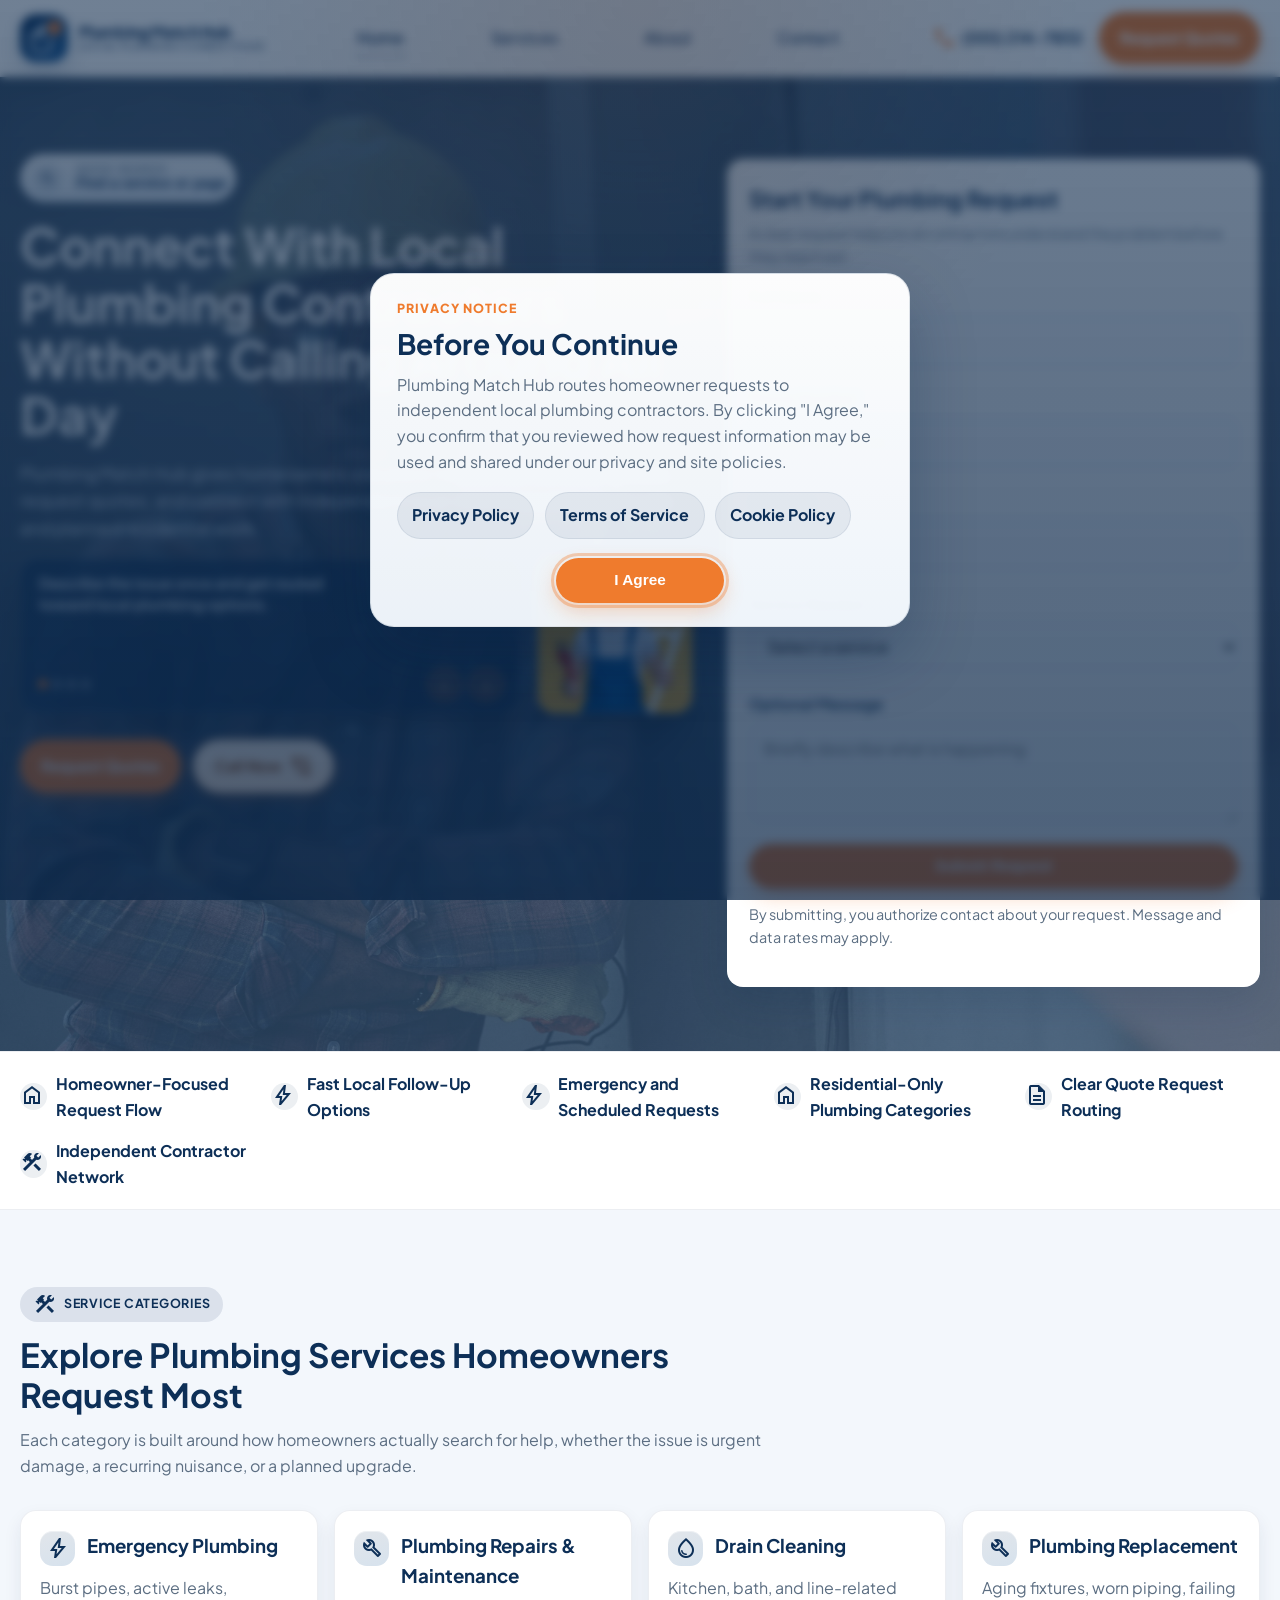
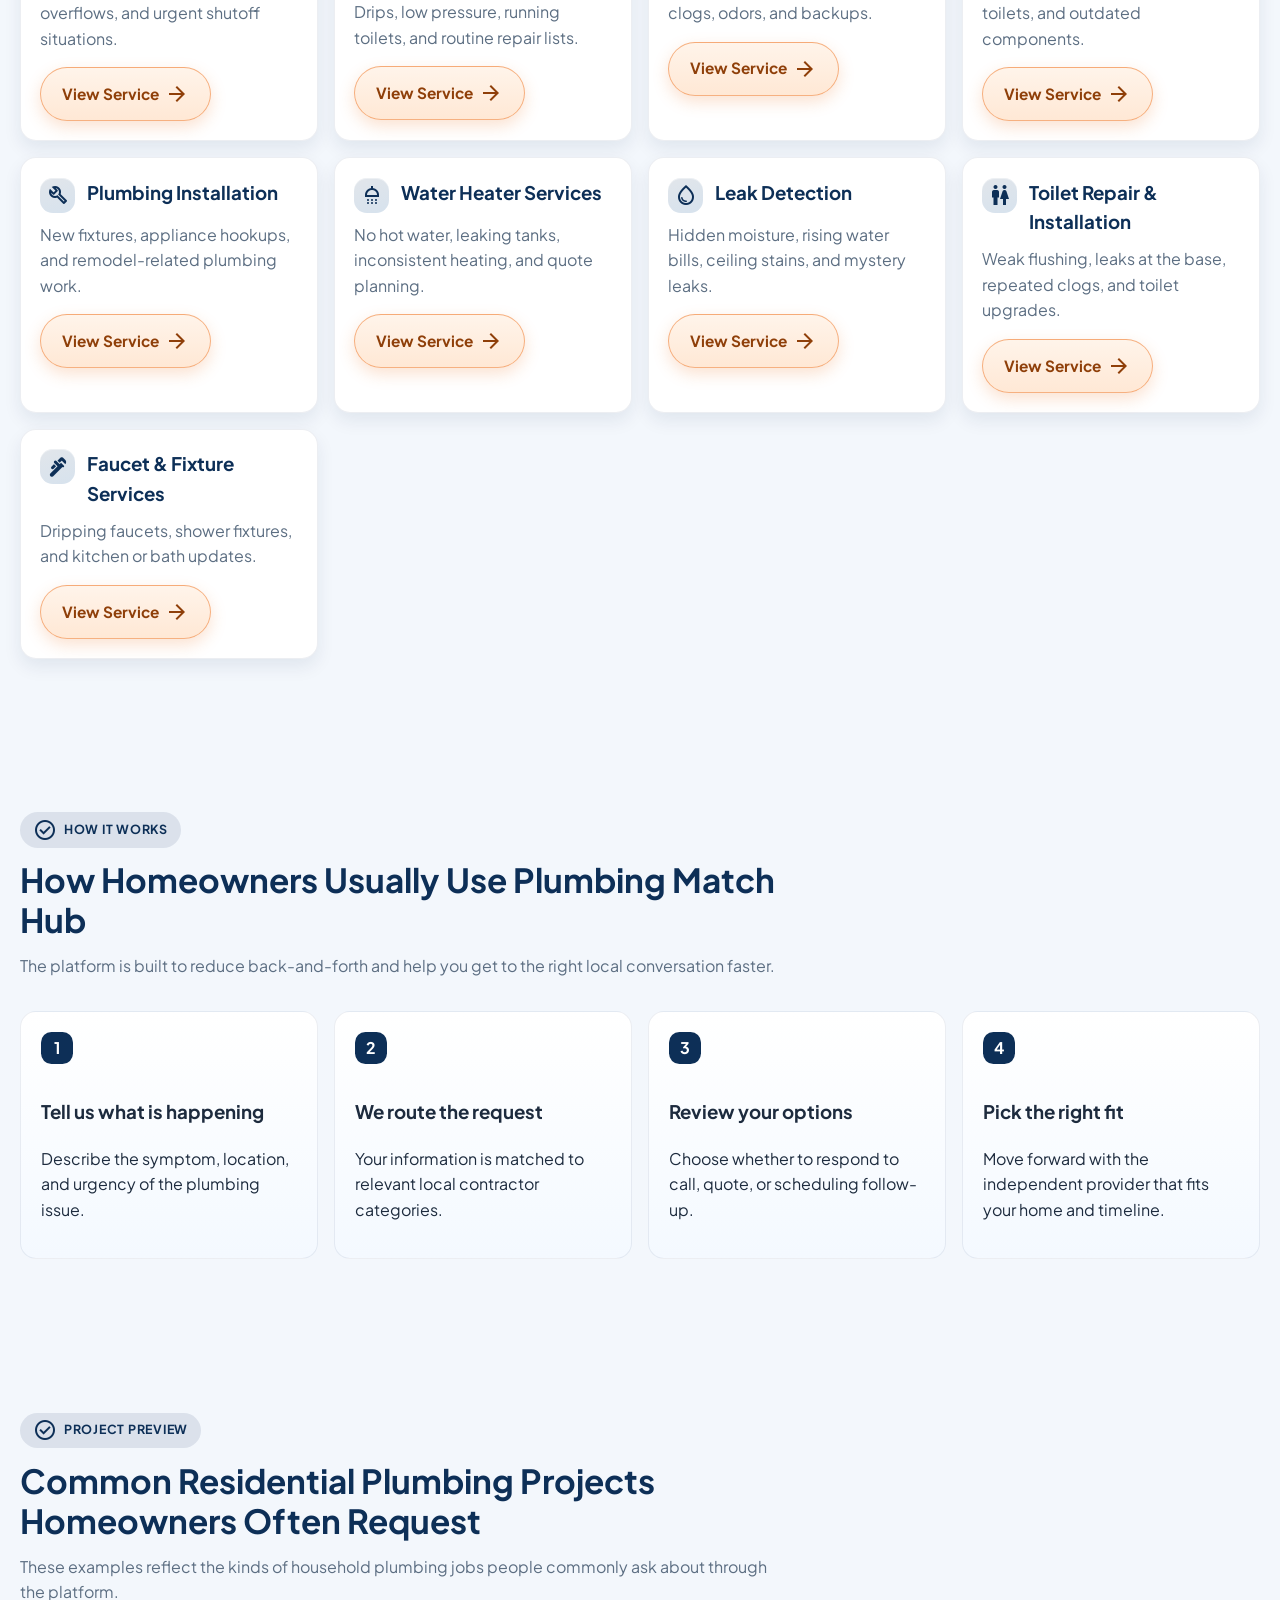
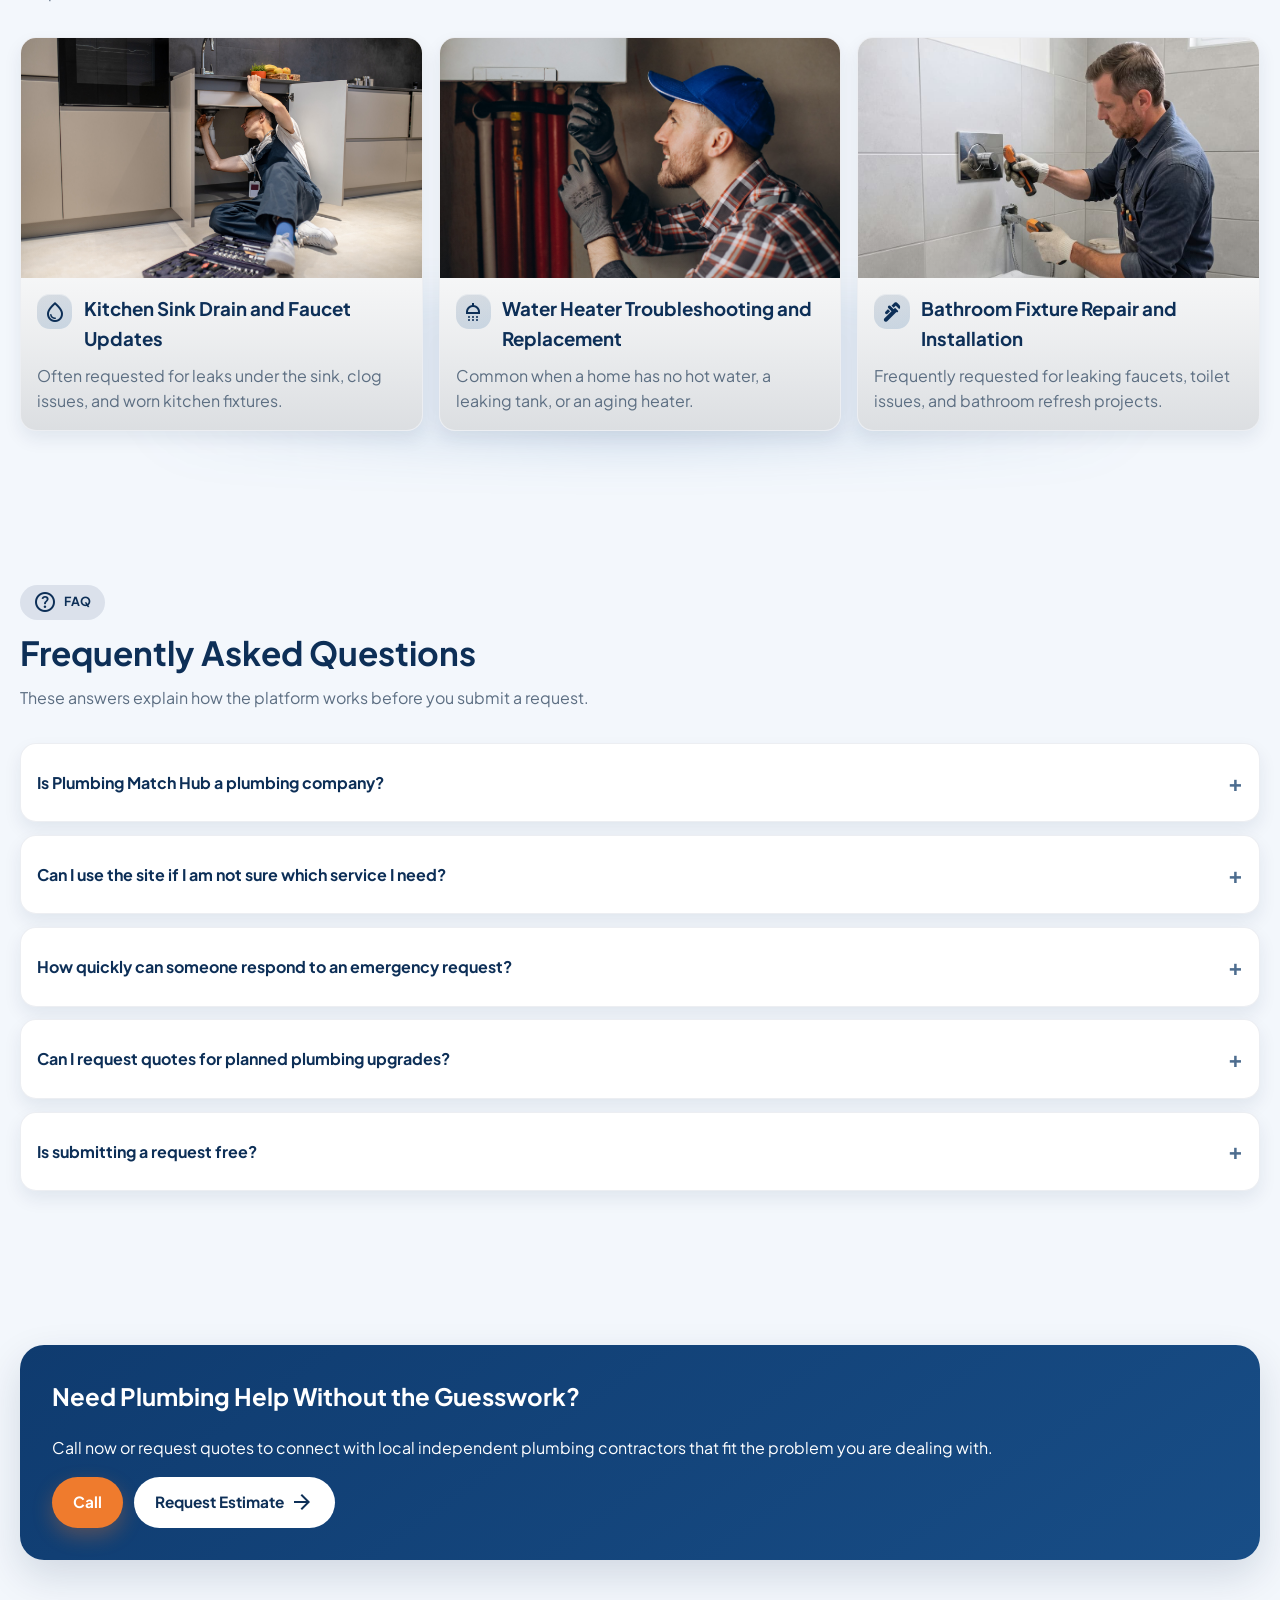
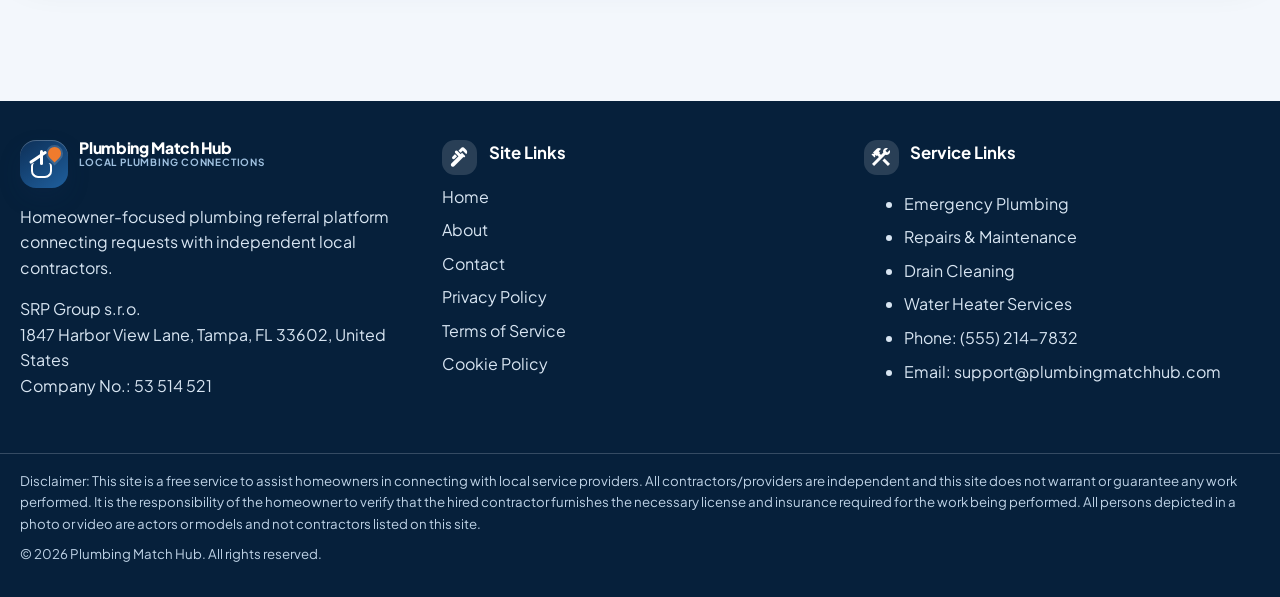
==== commit 198ba2f4: "update css files and adaptive" ====
--- a/index.html
+++ b/index.html
@@ -3,10 +3,10 @@
   <head>
     <meta charset="UTF-8" />
     <meta name="viewport" content="width=device-width, initial-scale=1.0" />
-    <title>Plumbing Match Hub | Connect With Local Plumbing Contractors</title>
+    <title>Plumbing Match Hub | Compare Local Plumbing Connection Options</title>
     <meta
       name="description"
-      content="Plumbing Match Hub helps homeowners connect with local independent plumbing contractors for urgent and non-urgent plumbing requests."
+      content="Plumbing Match Hub helps homeowners request quotes and connect with local independent plumbing contractors for emergencies, repairs, leaks, drains, water heaters, and fixture projects."
     />
     <link rel="preconnect" href="https://fonts.googleapis.com" />
     <link rel="preconnect" href="https://fonts.gstatic.com" crossorigin />
@@ -14,6 +14,7 @@
       href="https://fonts.googleapis.com/css2?family=Outfit:wght@600;700&family=Plus+Jakarta+Sans:wght@400;500;600;700;800&display=swap"
       rel="stylesheet"
     />
+    <link rel="icon" type="image/x-icon" href="/images/icons/favicon.ico">
     <link rel="stylesheet" href="css/main.css" />
     <link rel="stylesheet" href="css/home.css" />
   </head>
@@ -21,7 +22,13 @@
     <header class="site-header" aria-label="Site header">
       <div class="container header-inner">
         <a class="brand" href="index.html" aria-label="Plumbing Match Hub home">
-          <span class="brand-mark">PM</span>
+          <span class="brand-mark" aria-hidden="true"
+            ><span class="brand-glyph"></span
+          ></span>
+          <span class="brand-text">
+            <span class="brand-name">Plumbing Match Hub</span>
+            <span class="brand-tagline">Local Plumbing Connections</span>
+          </span>
         </a>
 
         <nav class="desktop-nav" aria-label="Primary navigation">
@@ -88,12 +95,23 @@
       <section class="hero home-hero" aria-label="Plumbing lead request hero">
         <div class="container hero-grid">
           <div class="hero-copy">
-            <span class="badge">Local Plumbing Connections</span>
-            <h1>Connect With Local Plumbers for Fast Home Service Requests</h1>
+            <button class="brand-search-trigger hero-search-trigger" type="button" data-hero-search-trigger>
+              <span class="brand-search-trigger__icon" aria-hidden="true">
+                <svg viewBox="0 0 24 24" fill="none" stroke="currentColor" stroke-width="2">
+                  <circle cx="11" cy="11" r="6.5"></circle>
+                  <path d="M16.2 16.2 21 21"></path>
+                </svg>
+              </span>
+              <span class="brand-search-trigger__text">
+                <span class="brand-search-trigger__label">Quick Search</span>
+                <span class="brand-search-trigger__value">Find a service or page</span>
+              </span>
+            </button>
+            <h1>Connect With Local Plumbing Contractors Without Calling Around All Day</h1>
             <p class="lead">
-              Plumbing Match Hub helps homeowners compare response options and
-              connect with independent local plumbing contractors for urgent and
-              non-urgent issues.
+              Plumbing Match Hub gives homeowners one place to describe a plumbing issue,
+              request quotes, and connect with independent local contractors for urgent calls
+              and planned residential work.
             </p>
 
             <div class="hero-feature-layout">
@@ -109,25 +127,22 @@
                       data-carousel-slide
                     >
                       <p>
-                        Fast local contractor matching for common residential
-                        plumbing issues
+                        Describe the issue once and get routed toward local plumbing options.
                       </p>
                     </article>
                     <article class="hero-feature-slide" data-carousel-slide>
                       <p>
-                        Emergency request options available for urgent
-                        situations
+                        Helpful for emergency leaks, drain backups, and sudden water-heater trouble.
                       </p>
                     </article>
                     <article class="hero-feature-slide" data-carousel-slide>
                       <p>
-                        Simple estimate request process designed for homeowners
+                        Compare quote requests for repairs, replacements, and installation projects.
                       </p>
                     </article>
                     <article class="hero-feature-slide" data-carousel-slide>
                       <p>
-                        Helpful support for repairs, installation, replacement,
-                        and diagnostics
+                        Built for homeowners who want a faster first step and clearer expectations.
                       </p>
                     </article>
                   </div>
@@ -212,8 +227,7 @@
           >
             <h2>Start Your Plumbing Request</h2>
             <p class="form-helper">
-              Share your details and we will help route your request to local
-              service providers in your area.
+              A clear request helps local contractors understand the problem before they reach out.
             </p>
             <form class="lead-form" data-lead-form novalidate>
               <div class="form-row">
@@ -280,8 +294,7 @@
                 Submit Request
               </button>
               <p class="form-helper">
-                By submitting, you authorize contact about your request. Message
-                and data rates may apply.
+                By submitting, you authorize contact about your request. Message and data rates may apply.
               </p>
               <div
                 class="form-success"
@@ -297,12 +310,12 @@
       <section class="trust-bar" aria-label="Trust points">
         <div class="container">
           <ul class="trust-list">
-            <li>Fast Local Matching</li>
-            <li>Emergency Help Available</li>
-            <li>Residential Plumbing Support</li>
-            <li>Local Contractor Network</li>
-            <li>Transparent Estimate Requests</li>
-            <li>Reliable Service Connections</li>
+            <li>Homeowner-Focused Request Flow</li>
+            <li>Fast Local Follow-Up Options</li>
+            <li>Emergency and Scheduled Requests</li>
+            <li>Residential-Only Plumbing Categories</li>
+            <li>Clear Quote Request Routing</li>
+            <li>Independent Contractor Network</li>
           </ul>
         </div>
       </section>
@@ -317,21 +330,21 @@
             <span class="badge">Service Categories</span>
             <h2>Explore Plumbing Services Homeowners Request Most</h2>
             <p>
-              Browse common service categories and find the right path for your
-              situation.
+              Each category is built around how homeowners actually search for help,
+              whether the issue is urgent damage, a recurring nuisance, or a planned upgrade.
             </p>
           </div>
           <div class="card-grid service-grid">
             <article class="service-card">
               <h3>Emergency Plumbing</h3>
-              <p>Urgent leaks, bursts, and overflows.</p>
+              <p>Burst pipes, active leaks, overflows, and urgent shutoff situations.</p>
               <a class="btn btn-ghost" href="services/emergency-plumbing.html"
                 >View Service</a
               >
             </article>
             <article class="service-card">
               <h3>Plumbing Repairs &amp; Maintenance</h3>
-              <p>Recurring issues and routine checks.</p>
+              <p>Drips, low pressure, running toilets, and routine repair lists.</p>
               <a
                 class="btn btn-ghost"
                 href="services/plumbing-repairs-maintenance.html"
@@ -340,21 +353,21 @@
             </article>
             <article class="service-card">
               <h3>Drain Cleaning</h3>
-              <p>Slow drains and recurring clogs.</p>
+              <p>Kitchen, bath, and line-related clogs, odors, and backups.</p>
               <a class="btn btn-ghost" href="services/drain-cleaning.html"
                 >View Service</a
               >
             </article>
             <article class="service-card">
               <h3>Plumbing Replacement</h3>
-              <p>Worn fixtures and aging components.</p>
+              <p>Aging fixtures, worn piping, failing toilets, and outdated components.</p>
               <a class="btn btn-ghost" href="services/plumbing-replacement.html"
                 >View Service</a
               >
             </article>
             <article class="service-card">
               <h3>Plumbing Installation</h3>
-              <p>Fixture installs and home updates.</p>
+              <p>New fixtures, appliance hookups, and remodel-related plumbing work.</p>
               <a
                 class="btn btn-ghost"
                 href="services/plumbing-installation.html"
@@ -363,7 +376,7 @@
             </article>
             <article class="service-card">
               <h3>Water Heater Services</h3>
-              <p>Hot water issues and replacement planning.</p>
+              <p>No hot water, leaking tanks, inconsistent heating, and quote planning.</p>
               <a
                 class="btn btn-ghost"
                 href="services/water-heater-services.html"
@@ -372,14 +385,14 @@
             </article>
             <article class="service-card">
               <h3>Leak Detection</h3>
-              <p>Hidden moisture and leak source checks.</p>
+              <p>Hidden moisture, rising water bills, ceiling stains, and mystery leaks.</p>
               <a class="btn btn-ghost" href="services/leak-detection.html"
                 >View Service</a
               >
             </article>
             <article class="service-card">
               <h3>Toilet Repair &amp; Installation</h3>
-              <p>Toilet leaks, clogs, and replacement.</p>
+              <p>Weak flushing, leaks at the base, repeated clogs, and toilet upgrades.</p>
               <a
                 class="btn btn-ghost"
                 href="services/toilet-repair-installation.html"
@@ -388,7 +401,7 @@
             </article>
             <article class="service-card">
               <h3>Faucet &amp; Fixture Services</h3>
-              <p>Kitchen and bath fixture updates.</p>
+              <p>Dripping faucets, shower fixtures, and kitchen or bath updates.</p>
               <a
                 class="btn btn-ghost"
                 href="services/faucet-fixture-services.html"
@@ -403,28 +416,31 @@
         <div class="container">
           <div class="section-header">
             <span class="badge">How It Works</span>
-            <h2>A Straightforward 4-Step Connection Process</h2>
+            <h2>How Homeowners Usually Use Plumbing Match Hub</h2>
+            <p>
+              The platform is built to reduce back-and-forth and help you get to the right local conversation faster.
+            </p>
           </div>
           <div class="card-grid steps-grid">
             <article class="step-card">
               <span class="step-number">1</span>
-              <h3>Tell us about your issue</h3>
-              <p>Share details and ZIP Code.</p>
+              <h3>Tell us what is happening</h3>
+              <p>Describe the symptom, location, and urgency of the plumbing issue.</p>
             </article>
             <article class="step-card">
               <span class="step-number">2</span>
-              <h3>Connect with local contractors</h3>
-              <p>Independent providers receive your request.</p>
+              <h3>We route the request</h3>
+              <p>Your information is matched to relevant local contractor categories.</p>
             </article>
             <article class="step-card">
               <span class="step-number">3</span>
-              <h3>Review options</h3>
-              <p>Compare contact and estimate details.</p>
+              <h3>Review your options</h3>
+              <p>Choose whether to respond to call, quote, or scheduling follow-up.</p>
             </article>
             <article class="step-card">
               <span class="step-number">4</span>
-              <h3>Move forward faster</h3>
-              <p>Choose the provider that fits your needs.</p>
+              <h3>Pick the right fit</h3>
+              <p>Move forward with the independent provider that fits your home and timeline.</p>
             </article>
           </div>
         </div>
@@ -437,8 +453,11 @@
             <h2>
               Common Residential Plumbing Projects Homeowners Often Request
             </h2>
-          </div>
-          <div class="card-grid gallery-grid">
+            <p>
+              These examples reflect the kinds of household plumbing jobs people commonly ask about through the platform.
+            </p>
+          </div>
+          <div class="card-grid gallery-grid" data-project-slider>
             <article class="project-card">
               <img
                 src="images/home/kitchen-repeir.jpg"
@@ -448,7 +467,7 @@
               />
               <div class="project-content">
                 <h3>Kitchen Sink Drain and Faucet Updates</h3>
-                <p>Clog removal, leak checks, and faucet updates.</p>
+                <p>Often requested for leaks under the sink, clog issues, and worn kitchen fixtures.</p>
               </div>
             </article>
             <article class="project-card">
@@ -458,7 +477,7 @@
               />
               <div class="project-content">
                 <h3>Water Heater Troubleshooting and Replacement</h3>
-                <p>Common hot-water reliability requests.</p>
+                <p>Common when a home has no hot water, a leaking tank, or an aging heater.</p>
               </div>
             </article>
             <article class="project-card">
@@ -469,7 +488,7 @@
               />
               <div class="project-content">
                 <h3>Bathroom Fixture Repair and Installation</h3>
-                <p>Toilet and fixture requests tied to leaks and wear.</p>
+                <p>Frequently requested for leaking faucets, toilet issues, and bathroom refresh projects.</p>
               </div>
             </article>
           </div>
@@ -481,50 +500,79 @@
           <div class="section-header">
             <span class="badge">FAQ</span>
             <h2>Frequently Asked Questions</h2>
+            <p>
+              These answers explain how the platform works before you submit a request.
+            </p>
           </div>
           <div class="faq-list">
-            <article class="faq-item" data-faq-item>
+                        <article class="faq-item" data-faq-item>
               <button
                 class="faq-question"
                 data-faq-button
                 aria-expanded="false"
               >
-                Is Plumbing Match Hub a plumbing company?<span data-faq-icon
-                  >+</span
-                >
+                Is Plumbing Match Hub a plumbing company?<span data-faq-icon>+</span>
               </button>
               <div class="faq-answer">
                 <p>
-                  No. It is a referral platform that connects homeowners with
-                  independent local providers.
+                  No. Plumbing Match Hub is a referral platform that helps homeowners connect with independent local plumbing contractors.
                 </p>
               </div>
             </article>
-            <article class="faq-item" data-faq-item>
+                        <article class="faq-item" data-faq-item>
               <button
                 class="faq-question"
                 data-faq-button
                 aria-expanded="false"
               >
-                How fast can I get connected?<span data-faq-icon>+</span>
+                Can I use the site if I am not sure which service I need?<span data-faq-icon>+</span>
               </button>
               <div class="faq-answer">
                 <p>
-                  Urgent requests are prioritized based on local contractor
-                  availability.
+                  Yes. Describe the symptoms in plain language. You do not need a perfect diagnosis to submit a request.
                 </p>
               </div>
             </article>
-            <article class="faq-item" data-faq-item>
+                        <article class="faq-item" data-faq-item>
               <button
                 class="faq-question"
                 data-faq-button
                 aria-expanded="false"
               >
-                Is request submission free?<span data-faq-icon>+</span>
+                How quickly can someone respond to an emergency request?<span data-faq-icon>+</span>
               </button>
               <div class="faq-answer">
-                <p>Yes. Submitting a request is free for homeowners.</p>
+                <p>
+                  Response timing depends on local contractor availability, time of day, and the details of the problem. Calling is often the fastest option for urgent issues.
+                </p>
+              </div>
+            </article>
+                        <article class="faq-item" data-faq-item>
+              <button
+                class="faq-question"
+                data-faq-button
+                aria-expanded="false"
+              >
+                Can I request quotes for planned plumbing upgrades?<span data-faq-icon>+</span>
+              </button>
+              <div class="faq-answer">
+                <p>
+                  Yes. Homeowners use the platform for both urgent problems and planned work such as fixture upgrades, replacements, and installations.
+                </p>
+              </div>
+            </article>
+                        <article class="faq-item" data-faq-item>
+              <button
+                class="faq-question"
+                data-faq-button
+                aria-expanded="false"
+              >
+                Is submitting a request free?<span data-faq-icon>+</span>
+              </button>
+              <div class="faq-answer">
+                <p>
+                  Yes. Homeowners can submit a request through the platform at no charge.
+                </p>
               </div>
             </article>
           </div>
@@ -536,8 +584,7 @@
           <div class="cta-band">
             <h2>Need Plumbing Help Without the Guesswork?</h2>
             <p>
-              Call now or request quotes to connect with local independent
-              plumbing professionals in your area.
+              Call now or request quotes to connect with local independent plumbing contractors that fit the problem you are dealing with.
             </p>
             <div class="cta-actions">
               <a class="btn btn-primary" href="tel:+15552147832"
@@ -556,7 +603,13 @@
       <div class="container footer-top">
         <section class="footer-brand">
           <a class="brand" href="index.html"
-            ><span class="brand-mark">PM</span></a
+            ><span class="brand-mark" aria-hidden="true"
+              ><span class="brand-glyph"></span
+            ></span>
+            <span class="brand-text">
+              <span class="brand-name">Plumbing Match Hub</span>
+              <span class="brand-tagline">Local Plumbing Connections</span>
+            </span></a
           >
           <p>
             Homeowner-focused plumbing referral platform connecting requests
@@ -564,7 +617,7 @@
           </p>
           <p>
             SRP Group s.r.o.<br />
-            Pri smaltovni 3603/4, 851 01 Bratislava, Slovak Republic<br />
+            1847 Harbor View Lane, Tampa, FL 33602, United States<br />
             Company No.: 53 514 521
           </p>
         </section>
--- a/css/main.css
+++ b/css/main.css
@@ -38,6 +38,14 @@
   overflow: hidden;
 }
 
+body.consent-open {
+  overflow: hidden;
+}
+
+body.search-open {
+  overflow: hidden;
+}
+
 a {
   color: inherit;
   text-decoration: none;
@@ -58,13 +66,33 @@
   border-radius: var(--radius-sm);
 }
 
+.material-symbols-outlined {
+  font-family: "Material Symbols Outlined";
+  font-weight: normal;
+  font-style: normal;
+  font-size: 1.2rem;
+  line-height: 1;
+  letter-spacing: normal;
+  text-transform: none;
+  display: inline-flex;
+  align-items: center;
+  justify-content: center;
+  white-space: nowrap;
+  word-wrap: normal;
+  direction: ltr;
+  -webkit-font-smoothing: antialiased;
+  font-feature-settings: "liga";
+}
+
+
+
 .container {
   width: min(100% - 2rem, var(--container));
   margin-inline: auto;
 }
 
 .section {
-  padding: 4.5rem 0;
+  padding: clamp(3.7rem, 6vw, 4.8rem) 0;
 }
 
 .section-header {
@@ -85,7 +113,9 @@
 }
 
 .badge {
-  display: inline-block;
+  display: inline-flex;
+  align-items: center;
+  gap: 0.45rem;
   padding: 0.35rem 0.8rem;
   border-radius: 999px;
   font-size: 0.78rem;
@@ -116,6 +146,11 @@
     color var(--ease);
 }
 
+.btn-icon {
+  font-size: 1rem;
+  transition: transform var(--ease);
+}
+
 .btn-primary {
   background: var(--color-accent);
   color: var(--color-white);
@@ -125,6 +160,10 @@
 .btn-primary:hover {
   background: var(--color-accent-hover);
   transform: translateY(-1px);
+}
+
+.btn:hover .btn-icon {
+  transform: translateX(3px);
 }
 
 .btn-secondary {
@@ -175,17 +214,379 @@
   gap: 0.7rem;
   font-weight: 800;
   color: var(--color-primary);
+  min-width: 0;
 }
 
 .brand-mark {
-  width: 2.2rem;
-  height: 2.2rem;
-  border-radius: 12px;
-  background: linear-gradient(145deg, var(--color-primary), #1e4f86);
+  position: relative;
+  flex: 0 0 auto;
+  width: 3rem;
+  height: 3rem;
+  border-radius: 16px;
+  background: linear-gradient(145deg, #0d2f57, #1f5f9d);
+  box-shadow:
+    inset 0 1px 0 rgba(255, 255, 255, 0.24),
+    0 10px 22px rgba(13, 47, 87, 0.2);
+  animation: brandBob 6.4s ease-in-out infinite;
+}
+
+.brand-mark::before {
+  content: "";
+  position: absolute;
+  left: 0.66rem;
+  bottom: 0.58rem;
+  width: 1.06rem;
+  height: 0.86rem;
+  border: 2px solid #ffffff;
+  border-top: 0;
+  border-radius: 0.22rem 0.22rem 0.44rem 0.44rem;
+}
+
+.brand-mark::after {
+  content: "";
+  position: absolute;
+  right: 0.48rem;
+  top: 0.46rem;
+  width: 0.8rem;
+  height: 0.8rem;
+  background: var(--color-accent);
+  border-radius: 55% 55% 55% 0;
+  transform: rotate(-45deg);
+  box-shadow: 0 0 0 2px rgba(255, 255, 255, 0.16);
+}
+
+.brand-glyph {
+  position: absolute;
+  left: 0.52rem;
+  top: 0.6rem;
+  width: 1.78rem;
+  height: 1.34rem;
+}
+
+.brand-glyph::before,
+.brand-glyph::after {
+  content: "";
+  position: absolute;
+  background: #ffffff;
+}
+
+.brand-glyph::before {
+  left: 0;
+  top: 0.42rem;
+  width: 1.22rem;
+  height: 0.16rem;
+  border-radius: 999px;
+  transform: rotate(-34deg);
+}
+
+.brand-glyph::after {
+  left: 0.73rem;
+  top: 0.08rem;
+  width: 0.16rem;
+  height: 0.92rem;
+  border-radius: 999px;
+}
+
+.brand-text {
+  display: flex;
+  flex-direction: column;
+  min-width: 0;
+  line-height: 1;
+}
+
+.brand-name {
+  font-size: 0.98rem;
+  font-weight: 800;
+  letter-spacing: -0.02em;
+  color: currentColor;
+}
+
+.brand-tagline {
+  margin-top: 0.18rem;
+  font-size: 0.62rem;
+  font-weight: 700;
+  letter-spacing: 0.08em;
+  text-transform: uppercase;
+  color: #5f7690;
+}
+
+.footer-brand .brand {
+  align-items: flex-start;
+}
+
+.footer-brand .brand-tagline {
+  color: #9fc0df;
+}
+
+.brand-tagline--search-hidden {
+  display: none;
+}
+
+.brand-search-trigger {
+  display: inline-flex;
+  align-items: center;
+  gap: 0.8rem;
+  flex: 0 1 clamp(230px, 23vw, 320px);
+  min-height: 3rem;
+  margin-right: auto;
+  padding: 0.45rem 0.55rem 0.45rem 0.65rem;
+  border: 1px solid rgba(13, 47, 87, 0.12);
+  border-radius: 999px;
+  background: linear-gradient(180deg, #fbfdff, #eff5fc);
+  color: #406384;
+  box-shadow: var(--shadow-sm);
+  cursor: pointer;
+  transition:
+    transform var(--ease),
+    box-shadow var(--ease),
+    border-color var(--ease),
+    background var(--ease);
+}
+
+.brand-search-trigger:hover {
+  transform: translateY(-1px);
+  border-color: rgba(13, 47, 87, 0.18);
+  background: linear-gradient(180deg, #ffffff, #edf4fc);
+  box-shadow: var(--shadow-md);
+}
+
+.brand-search-trigger__icon {
+  width: 2rem;
+  height: 2rem;
+  border-radius: 50%;
+  display: inline-flex;
+  align-items: center;
+  justify-content: center;
+  flex: 0 0 auto;
+  background: rgba(13, 47, 87, 0.08);
+  color: var(--color-primary);
+}
+
+.brand-search-trigger__icon svg {
+  width: 1rem;
+  height: 1rem;
+  display: block;
+}
+
+.brand-search-trigger__text {
+  display: flex;
+  flex-direction: column;
+  align-items: flex-start;
+  min-width: 0;
+  line-height: 1.1;
+}
+
+.brand-search-trigger__label {
+  font-size: 0.65rem;
+  font-weight: 800;
+  letter-spacing: 0.08em;
+  text-transform: uppercase;
+  color: #6e8399;
+}
+
+.brand-search-trigger__value {
+  font-size: 0.89rem;
+  font-weight: 700;
+  color: var(--color-primary);
+}
+
+.site-search {
+  position: fixed;
+  inset: 0;
+  z-index: 1350;
   display: grid;
   place-items: center;
-  color: var(--color-white);
-  font-size: 1rem;
+  padding: 1.25rem;
+}
+
+.site-search[hidden] {
+  display: none;
+}
+
+.site-search__backdrop {
+  position: absolute;
+  inset: 0;
+  background:
+    linear-gradient(180deg, rgba(8, 36, 70, 0.56), rgba(8, 36, 70, 0.74)),
+    radial-gradient(circle at top, rgba(239, 123, 45, 0.14), transparent 38%);
+  backdrop-filter: blur(7px);
+}
+
+.site-search__panel {
+  position: relative;
+  width: min(100%, 720px);
+  max-height: min(80vh, 720px);
+  display: grid;
+  gap: 1rem;
+  padding: 1.5rem;
+  border-radius: 28px;
+  background:
+    linear-gradient(180deg, rgba(255, 255, 255, 0.99), rgba(244, 249, 255, 0.97));
+  border: 1px solid rgba(13, 47, 87, 0.12);
+  box-shadow: 0 28px 64px rgba(8, 36, 70, 0.28);
+  overflow: hidden;
+}
+
+.site-search__panel::before {
+  content: "";
+  position: absolute;
+  inset: 0 auto auto 0;
+  width: 220px;
+  height: 220px;
+  background: radial-gradient(circle, rgba(239, 123, 45, 0.1), transparent 72%);
+  pointer-events: none;
+}
+
+.site-search__header {
+  position: relative;
+  display: flex;
+  align-items: flex-start;
+  justify-content: space-between;
+  gap: 1rem;
+}
+
+.site-search__eyebrow {
+  margin: 0 0 0.3rem;
+  font-size: 0.78rem;
+  font-weight: 800;
+  letter-spacing: 0.08em;
+  text-transform: uppercase;
+  color: var(--color-accent);
+}
+
+.site-search__header h2 {
+  margin: 0;
+  color: var(--color-primary);
+  font-size: clamp(1.35rem, 2.4vw, 1.9rem);
+  line-height: 1.15;
+}
+
+.site-search__helper {
+  margin: 0.55rem 0 0;
+  color: var(--color-muted);
+  max-width: 34rem;
+}
+
+.site-search__close {
+  width: 2.65rem;
+  height: 2.65rem;
+  display: inline-flex;
+  align-items: center;
+  justify-content: center;
+  flex: 0 0 auto;
+  border: 1px solid rgba(13, 47, 87, 0.16);
+  border-radius: 50%;
+  background: rgba(13, 47, 87, 0.04);
+  color: var(--color-primary);
+  cursor: pointer;
+  transition:
+    background var(--ease),
+    border-color var(--ease),
+    transform var(--ease);
+}
+
+.site-search__close:hover {
+  background: rgba(13, 47, 87, 0.08);
+  border-color: rgba(13, 47, 87, 0.22);
+  transform: translateY(-1px);
+}
+
+.site-search__close svg {
+  width: 1rem;
+  height: 1rem;
+  display: block;
+}
+
+.site-search__label {
+  position: relative;
+  font-size: 0.84rem;
+  font-weight: 800;
+  color: var(--color-primary);
+}
+
+.site-search__input {
+  width: 100%;
+  min-height: 3.5rem;
+  padding: 0.95rem 1.05rem;
+  border: 1px solid rgba(13, 47, 87, 0.14);
+  border-radius: 18px;
+  background: rgba(255, 255, 255, 0.92);
+  color: var(--color-text);
+  font: inherit;
+  box-shadow: inset 0 1px 0 rgba(255, 255, 255, 0.85);
+}
+
+.site-search__results {
+  position: relative;
+  display: grid;
+  gap: 0.75rem;
+  max-height: min(48vh, 420px);
+  overflow-y: auto;
+  padding-right: 0.1rem;
+}
+
+.site-search__result {
+  display: grid;
+  grid-template-columns: minmax(0, 1fr) auto;
+  align-items: center;
+  gap: 0.85rem;
+  padding: 0.95rem 1rem;
+  border: 1px solid rgba(13, 47, 87, 0.08);
+  border-radius: 18px;
+  background: rgba(255, 255, 255, 0.96);
+  box-shadow: 0 10px 24px rgba(8, 36, 70, 0.08);
+  transition:
+    transform var(--ease),
+    box-shadow var(--ease),
+    border-color var(--ease);
+}
+
+.site-search__result:hover {
+  transform: translateY(-2px);
+  border-color: rgba(13, 47, 87, 0.18);
+  box-shadow: 0 16px 30px rgba(8, 36, 70, 0.12);
+}
+
+.site-search__result-copy {
+  display: flex;
+  flex-direction: column;
+  gap: 0.2rem;
+  min-width: 0;
+}
+
+.site-search__result-title {
+  font-weight: 800;
+  color: var(--color-primary);
+  line-height: 1.25;
+}
+
+.site-search__result-subtitle {
+  color: var(--color-muted);
+  font-size: 0.9rem;
+  line-height: 1.35;
+}
+
+.site-search__result-meta {
+  display: inline-flex;
+  align-items: center;
+  justify-content: center;
+  min-height: 2rem;
+  padding: 0.35rem 0.7rem;
+  border-radius: 999px;
+  background: rgba(239, 123, 45, 0.12);
+  color: #98500f;
+  font-size: 0.78rem;
+  font-weight: 800;
+  letter-spacing: 0.04em;
+  text-transform: uppercase;
+}
+
+.site-search__empty {
+  margin: 0;
+  padding: 1rem 1.05rem;
+  border-radius: 18px;
+  background: rgba(13, 47, 87, 0.04);
+  color: var(--color-muted);
 }
 
 .desktop-nav ul,
@@ -230,6 +631,9 @@
 }
 
 .phone-link {
+  display: inline-flex;
+  align-items: center;
+  gap: 0.42rem;
   color: var(--color-primary);
   font-weight: 700;
   white-space: nowrap;
@@ -273,6 +677,13 @@
   transition:
     transform var(--ease),
     opacity var(--ease);
+}
+
+.mobile-toggle-icon {
+  width: 1.28rem;
+  height: 1.28rem;
+  display: block;
+  color: var(--color-primary);
 }
 
 .mobile-drawer {
@@ -319,7 +730,9 @@
 }
 
 .mobile-drawer nav > ul > li > a {
-  display: block;
+  display: flex;
+  align-items: center;
+  gap: 0.72rem;
   padding: 0.76rem 0.28rem;
   color: var(--color-primary);
   font-weight: 700;
@@ -347,6 +760,12 @@
   padding: 0.76rem 0.28rem;
   cursor: pointer;
   text-align: left;
+}
+
+.mobile-services-label {
+  display: inline-flex;
+  align-items: center;
+  gap: 0.72rem;
 }
 
 .mobile-services-chevron {
@@ -382,7 +801,9 @@
 }
 
 .mobile-services-list a {
-  display: block;
+  display: flex;
+  align-items: center;
+  gap: 0.62rem;
   padding: 0.52rem 0.42rem;
   color: #1f4974;
   font-weight: 600;
@@ -415,6 +836,7 @@
   font-weight: 800;
   font-size: 0.96rem;
   box-shadow: 0 8px 18px rgba(13, 47, 87, 0.11);
+  gap: 0.55rem;
 }
 
 .mobile-cookie-settings:hover {
@@ -445,6 +867,12 @@
   background: #f2f7fd;
 }
 
+.mobile-drawer-close-icon {
+  width: 1.2rem;
+  height: 1.2rem;
+  display: block;
+}
+
 .drawer-overlay {
   position: fixed;
   inset: 0;
@@ -460,9 +888,99 @@
   pointer-events: auto;
 }
 
+.site-consent {
+  position: fixed;
+  inset: 0;
+  z-index: 1400;
+  display: grid;
+  place-items: center;
+  padding: 1.25rem;
+}
+
+.site-consent__backdrop {
+  position: absolute;
+  inset: 0;
+  background:
+    linear-gradient(180deg, rgba(8, 36, 70, 0.58), rgba(8, 36, 70, 0.72)),
+    radial-gradient(circle at top, rgba(239, 123, 45, 0.14), transparent 40%);
+  backdrop-filter: blur(5px);
+}
+
+.site-consent__panel {
+  position: relative;
+  width: min(100%, 540px);
+  padding: 1.6rem 1.6rem 1.45rem;
+  border-radius: 24px;
+  background:
+    linear-gradient(180deg, rgba(255, 255, 255, 0.98), rgba(245, 250, 255, 0.96));
+  border: 1px solid rgba(13, 47, 87, 0.12);
+  box-shadow: 0 28px 64px rgba(8, 36, 70, 0.26);
+}
+
+.site-consent__eyebrow {
+  margin: 0 0 0.55rem;
+  font-size: 0.78rem;
+  font-weight: 800;
+  letter-spacing: 0.08em;
+  text-transform: uppercase;
+  color: var(--color-accent);
+}
+
+.site-consent__panel h2 {
+  margin: 0 0 0.7rem;
+  color: var(--color-primary);
+  font-size: clamp(1.35rem, 2.2vw, 1.85rem);
+  line-height: 1.15;
+}
+
+.site-consent__description {
+  margin: 0;
+  color: var(--color-muted);
+}
+
+.site-consent__links {
+  display: flex;
+  flex-wrap: wrap;
+  gap: 0.65rem;
+  margin-top: 1.1rem;
+}
+
+.site-consent__link {
+  display: inline-flex;
+  align-items: center;
+  justify-content: center;
+  min-height: 2.5rem;
+  padding: 0.6rem 0.9rem;
+  border-radius: 999px;
+  background: rgba(13, 47, 87, 0.07);
+  border: 1px solid rgba(13, 47, 87, 0.08);
+  color: var(--color-primary);
+  font-weight: 700;
+  transition:
+    background var(--ease),
+    border-color var(--ease),
+    transform var(--ease);
+}
+
+.site-consent__link:hover {
+  background: rgba(13, 47, 87, 0.11);
+  border-color: rgba(13, 47, 87, 0.16);
+  transform: translateY(-1px);
+}
+
+.site-consent__actions {
+  display: flex;
+  justify-content: center;
+  margin-top: 1.2rem;
+}
+
+.site-consent__actions .btn {
+  min-width: 10.5rem;
+}
+
 .hero {
   position: relative;
-  padding: 4.5rem 0 3.8rem;
+  padding: clamp(3.8rem, 6vw, 4.8rem) 0 clamp(3.2rem, 5vw, 4rem);
   overflow: hidden;
 }
 
@@ -628,7 +1146,7 @@
 .trust-list {
   display: grid;
   gap: 1rem;
-  grid-template-columns: repeat(3, minmax(0, 1fr));
+  grid-template-columns: repeat(auto-fit, minmax(220px, 1fr));
   padding: 1.2rem 0;
 }
 
@@ -641,14 +1159,7 @@
 }
 
 .trust-list li::before {
-  content: "\2713";
-  width: 1.35rem;
-  height: 1.35rem;
-  border-radius: 50%;
-  display: inline-grid;
-  place-items: center;
-  font-size: 0.78rem;
-  background: rgba(13, 47, 87, 0.08);
+  content: none;
 }
 
 .card-grid {
@@ -657,7 +1168,7 @@
 }
 
 .service-grid {
-  grid-template-columns: repeat(3, minmax(0, 1fr));
+  grid-template-columns: repeat(auto-fit, minmax(260px, 1fr));
 }
 
 .service-card,
@@ -670,6 +1181,10 @@
   border-radius: var(--radius-md);
   border: 1px solid rgba(13, 47, 87, 0.08);
   box-shadow: var(--shadow-sm);
+  transition:
+    transform var(--ease),
+    box-shadow var(--ease),
+    border-color var(--ease);
 }
 
 .service-card,
@@ -682,9 +1197,17 @@
 .service-card h3,
 .info-card h3,
 .problem-card h3,
-.related-card h3 {
+.related-card h3,
+.project-content h3,
+.contact-info-card h3,
+.callout h3,
+.footer-links h3,
+.footer-contact h3 {
   margin: 0 0 0.55rem;
   color: var(--color-primary);
+  display: flex;
+  align-items: flex-start;
+  gap: 0.72rem;
 }
 
 .service-card p,
@@ -700,8 +1223,18 @@
   margin-top: auto;
 }
 
+.service-card:hover,
+.info-card:hover,
+.problem-card:hover,
+.project-card:hover,
+.related-card:hover {
+  transform: translateY(-6px);
+  border-color: rgba(13, 47, 87, 0.14);
+  box-shadow: 0 18px 34px rgba(8, 36, 70, 0.13);
+}
+
 .steps-grid {
-  grid-template-columns: repeat(4, minmax(0, 1fr));
+  grid-template-columns: repeat(auto-fit, minmax(210px, 1fr));
 }
 
 .step-card {
@@ -730,11 +1263,11 @@
 }
 
 .problem-grid {
-  grid-template-columns: repeat(4, minmax(0, 1fr));
+  grid-template-columns: repeat(auto-fit, minmax(220px, 1fr));
 }
 
 .gallery-grid {
-  grid-template-columns: repeat(3, minmax(0, 1fr));
+  grid-template-columns: repeat(auto-fit, minmax(240px, 1fr));
 }
 
 .project-card {
@@ -753,7 +1286,6 @@
 
 .project-content h3 {
   margin: 0 0 0.55rem;
-  color: var(--color-primary);
 }
 
 .project-content p {
@@ -768,6 +1300,7 @@
 
 .faq-item {
   padding: 0.4rem 1rem;
+  overflow: hidden;
 }
 
 .faq-question {
@@ -788,6 +1321,9 @@
 .faq-question span {
   font-size: 1.4rem;
   color: #4d6d8f;
+  transition:
+    transform var(--ease),
+    color var(--ease);
 }
 
 .faq-answer {
@@ -795,13 +1331,23 @@
   overflow: hidden;
   transition:
     max-height var(--ease),
-    padding-bottom var(--ease);
+    padding-bottom var(--ease),
+    opacity var(--ease),
+    transform var(--ease);
   color: var(--color-muted);
+  opacity: 0;
+  transform: translateY(-6px);
 }
 
 .faq-item.is-open .faq-answer {
-  max-height: 220px;
   padding-bottom: 0.8rem;
+  opacity: 1;
+  transform: translateY(0);
+}
+
+.faq-item.is-open .faq-question span {
+  color: var(--color-accent);
+  transform: rotate(180deg);
 }
 
 .cta-band {
@@ -810,6 +1356,8 @@
   background: linear-gradient(145deg, #0f3b6f, #1f5c99);
   color: var(--color-white);
   box-shadow: var(--shadow-md);
+  background-size: 180% 180%;
+  animation: ctaGlowShift 8s ease infinite;
 }
 
 .cta-band h2,
@@ -839,7 +1387,7 @@
   padding: 2.4rem 0;
   display: grid;
   gap: 1.6rem;
-  grid-template-columns: 1.2fr 1fr 1fr;
+  grid-template-columns: repeat(auto-fit, minmax(220px, 1fr));
 }
 
 .footer-brand p,
@@ -884,6 +1432,8 @@
 }
 
 .page-hero {
+  position: relative;
+  overflow: hidden;
   padding: 3.3rem 0;
   background: linear-gradient(
     145deg,
@@ -893,6 +1443,18 @@
   color: var(--color-white);
 }
 
+.page-hero::after {
+  content: "";
+  position: absolute;
+  inset: auto -8% -30% auto;
+  width: 18rem;
+  height: 18rem;
+  border-radius: 50%;
+  background: radial-gradient(circle, rgba(255, 255, 255, 0.18), transparent 68%);
+  animation: heroOrbFloat 9s ease-in-out infinite;
+  pointer-events: none;
+}
+
 .page-hero h1 {
   margin: 0 0 0.7rem;
   font-size: clamp(1.9rem, 3vw, 2.7rem);
@@ -924,31 +1486,160 @@
 
 .service-hero {
   position: relative;
-  padding: 3.6rem 0 3.2rem;
+  padding: clamp(3.1rem, 5vw, 3.9rem) 0 clamp(2.8rem, 4vw, 3.3rem);
   color: var(--color-white);
   overflow: hidden;
+  isolation: isolate;
+  --service-hero-pan-x: 0px;
+  --service-hero-pan-y: 0px;
+  --service-hero-start: rgba(13, 47, 87, 0.97);
+  --service-hero-end: rgba(13, 47, 87, 0.82);
+  --service-hero-glow-1: rgba(239, 123, 45, 0.16);
+  --service-hero-glow-2: rgba(134, 206, 255, 0.12);
+  --service-hero-highlight: rgba(255, 255, 255, 0.08);
+  --service-hero-base-duration: 10s;
+  --service-hero-art-duration: 11.8s;
+  --service-pattern-one: linear-gradient(transparent, transparent);
+  --service-pattern-two: linear-gradient(transparent, transparent);
+  --service-pattern-three: linear-gradient(transparent, transparent);
+  --service-pattern-four: linear-gradient(transparent, transparent);
+  --service-pattern-one-size: auto;
+  --service-pattern-two-size: auto;
+  --service-pattern-three-size: auto;
+  --service-pattern-four-size: auto;
+  --service-pattern-one-pos: center;
+  --service-pattern-two-pos: center;
+  --service-pattern-three-pos: center;
+  --service-pattern-four-pos: center;
+  --service-hero-art-opacity: 0.92;
+  --service-hero-accent-one:
+    radial-gradient(circle at center, rgba(255, 255, 255, 0.16) 0 34%, transparent 35%);
+  --service-hero-accent-one-width: 14rem;
+  --service-hero-accent-one-height: 14rem;
+  --service-hero-accent-one-top: 10%;
+  --service-hero-accent-one-right: 8%;
+  --service-hero-accent-one-radius: 50%;
+  --service-hero-accent-one-opacity: 0.82;
+  --service-hero-accent-one-duration: 7.8s;
+  --service-hero-accent-two:
+    linear-gradient(145deg, rgba(255, 255, 255, 0.14), rgba(255, 255, 255, 0.02));
+  --service-hero-accent-two-width: 11rem;
+  --service-hero-accent-two-height: 5.5rem;
+  --service-hero-accent-two-bottom: 10%;
+  --service-hero-accent-two-right: 24%;
+  --service-hero-accent-two-radius: 28px;
+  --service-hero-accent-two-opacity: 0.68;
+  --service-hero-accent-two-duration: 6.8s;
+}
+
+.service-hero .container {
+  position: relative;
+  z-index: 1;
+  transform: translate3d(
+    calc(var(--service-hero-pan-x) * -0.14),
+    calc(var(--service-hero-pan-y) * -0.14),
+    0
+  );
+  transition: transform 220ms ease-out;
+  will-change: transform;
+}
+
+.service-hero .container::before,
+.service-hero .container::after {
+  content: "";
+  position: absolute;
+  pointer-events: none;
+  z-index: -1;
+  mix-blend-mode: screen;
+  will-change: transform, filter;
+}
+
+.service-hero .container::before {
+  top: var(--service-hero-accent-one-top);
+  right: var(--service-hero-accent-one-right);
+  width: var(--service-hero-accent-one-width);
+  height: var(--service-hero-accent-one-height);
+  border-radius: var(--service-hero-accent-one-radius);
+  background: var(--service-hero-accent-one);
+  opacity: var(--service-hero-accent-one-opacity);
+  box-shadow: 0 18px 48px rgba(8, 36, 70, 0.12);
+  animation: serviceHeroAccentOrbit var(--service-hero-accent-one-duration)
+    cubic-bezier(0.42, 0.05, 0.22, 1) infinite alternate;
+}
+
+.service-hero .container::after {
+  right: var(--service-hero-accent-two-right);
+  bottom: var(--service-hero-accent-two-bottom);
+  width: var(--service-hero-accent-two-width);
+  height: var(--service-hero-accent-two-height);
+  border-radius: var(--service-hero-accent-two-radius);
+  background: var(--service-hero-accent-two);
+  opacity: var(--service-hero-accent-two-opacity);
+  animation: serviceHeroAccentPulse var(--service-hero-accent-two-duration)
+    cubic-bezier(0.4, 0.08, 0.24, 1) infinite;
 }
 
 .service-hero::before {
   content: "";
   position: absolute;
   inset: 0;
-  background: linear-gradient(
-    140deg,
-    rgba(13, 47, 87, 0.97),
-    rgba(13, 47, 87, 0.82)
-  );
+  background:
+    radial-gradient(
+      circle at 14% 20%,
+      var(--service-hero-glow-1),
+      transparent 24%
+    ),
+    radial-gradient(
+      circle at 84% 18%,
+      var(--service-hero-glow-2),
+      transparent 22%
+    ),
+    linear-gradient(
+      140deg,
+      var(--service-hero-start),
+      var(--service-hero-end)
+    );
   z-index: -2;
+  animation: serviceHeroBaseShift var(--service-hero-base-duration)
+    cubic-bezier(0.42, 0.08, 0.24, 1) infinite alternate;
+  pointer-events: none;
 }
 
 .service-hero::after {
   content: "";
   position: absolute;
-  inset: 0;
-  background-size: cover;
-  background-position: center;
-  opacity: 0.2;
+  inset: -8%;
+  background-image:
+    linear-gradient(
+      118deg,
+      transparent 0 41%,
+      var(--service-hero-highlight) 41% 47%,
+      transparent 47% 100%
+    ),
+    var(--service-pattern-one),
+    var(--service-pattern-two),
+    var(--service-pattern-three),
+    var(--service-pattern-four);
+  background-size:
+    120% 120%,
+    var(--service-pattern-one-size),
+    var(--service-pattern-two-size),
+    var(--service-pattern-three-size),
+    var(--service-pattern-four-size);
+  background-position:
+    0 0,
+    var(--service-pattern-one-pos),
+    var(--service-pattern-two-pos),
+    var(--service-pattern-three-pos),
+    var(--service-pattern-four-pos);
+  background-repeat: no-repeat;
+  opacity: var(--service-hero-art-opacity);
   z-index: -1;
+  transform: scale(1.02);
+  filter: saturate(1.08);
+  animation: serviceHeroArtFloat var(--service-hero-art-duration)
+    cubic-bezier(0.44, 0.05, 0.21, 1) infinite alternate;
+  pointer-events: none;
 }
 
 .service-hero h1 {
@@ -960,6 +1651,91 @@
   margin: 0;
   max-width: 760px;
   color: #e7eff8;
+}
+
+@keyframes serviceHeroBaseShift {
+  0% {
+    transform: scale(1) translate3d(
+      calc(var(--service-hero-pan-x) * -0.18),
+      calc(var(--service-hero-pan-y) * -0.18),
+      0
+    );
+  }
+
+  100% {
+    transform: scale(1.03) translate3d(
+      calc(var(--service-hero-pan-x) * 0.12),
+      calc(-1.5% + (var(--service-hero-pan-y) * 0.12)),
+      0
+    );
+  }
+}
+
+@keyframes serviceHeroArtFloat {
+  0% {
+    transform: scale(1.02) translate3d(
+      calc(-1.4% + (var(--service-hero-pan-x) * 0.34)),
+      calc(var(--service-hero-pan-y) * 0.28),
+      0
+    );
+  }
+
+  100% {
+    transform: scale(1.08) translate3d(
+      calc(1.6% + (var(--service-hero-pan-x) * -0.26)),
+      calc(-2% + (var(--service-hero-pan-y) * -0.24)),
+      0
+    );
+  }
+}
+
+@keyframes serviceHeroAccentOrbit {
+  0% {
+    transform: translate3d(
+        calc(var(--service-hero-pan-x) * -0.26),
+        calc(var(--service-hero-pan-y) * -0.18),
+        0
+      )
+      rotate(-9deg)
+      scale(0.96);
+    filter: saturate(0.98) brightness(0.98);
+  }
+
+  100% {
+    transform: translate3d(
+        calc(16px + (var(--service-hero-pan-x) * 0.22)),
+        calc(-12px + (var(--service-hero-pan-y) * 0.18)),
+        0
+      )
+      rotate(7deg)
+      scale(1.06);
+    filter: saturate(1.12) brightness(1.08);
+  }
+}
+
+@keyframes serviceHeroAccentPulse {
+  0%,
+  100% {
+    transform: translate3d(
+        calc(var(--service-hero-pan-x) * 0.2),
+        calc(var(--service-hero-pan-y) * 0.16),
+        0
+      )
+      scale(1)
+      rotate(0deg);
+    filter: brightness(0.98) saturate(1);
+  }
+
+  50% {
+    transform: translate3d(
+        calc(-10px + (var(--service-hero-pan-x) * -0.16)),
+        calc(-8px + (var(--service-hero-pan-y) * -0.12)),
+        0
+      )
+      scale(1.09)
+      rotate(-4deg);
+    filter: brightness(1.1) saturate(1.12);
+  }
 }
 
 .inline-links {
@@ -999,6 +1775,178 @@
   pointer-events: auto;
 }
 
+.floating-search {
+  position: fixed;
+  left: 0.9rem;
+  bottom: 1rem;
+  width: 3.2rem;
+  height: 3.2rem;
+  z-index: 900;
+  display: inline-flex;
+  align-items: center;
+  justify-content: center;
+  border: 1px solid rgba(13, 47, 87, 0.14);
+  border-radius: 50%;
+  background: linear-gradient(180deg, #ffffff, #eef5fc);
+  color: var(--color-primary);
+  box-shadow: var(--shadow-md);
+  opacity: 0;
+  transform: translateY(18px);
+  pointer-events: none;
+  cursor: pointer;
+  transition:
+    opacity var(--ease),
+    transform var(--ease),
+    background var(--ease),
+    border-color var(--ease);
+}
+
+.floating-search:hover {
+  background: linear-gradient(180deg, #ffffff, #e8f1fb);
+  border-color: rgba(13, 47, 87, 0.22);
+}
+
+.floating-search.is-visible {
+  opacity: 1;
+  transform: translateY(0);
+  pointer-events: auto;
+}
+
+.floating-search svg {
+  width: 1.12rem;
+  height: 1.12rem;
+  display: block;
+}
+
+.heading-icon,
+.trust-icon,
+.menu-link-icon,
+.inline-link-icon,
+.badge-icon {
+  flex: 0 0 auto;
+}
+
+.badge-icon {
+  font-size: 0.98rem;
+}
+
+.heading-icon {
+  display: flex;
+  align-items: center;
+  justify-content: center;
+  width: 2.2rem;
+  height: 2.2rem;
+  border-radius: 0.8rem;
+  background: linear-gradient(160deg, rgba(13, 47, 87, 0.12), rgba(31, 95, 157, 0.18));
+  color: var(--color-primary);
+  font-size: 1.15rem;
+  box-shadow: inset 0 1px 0 rgba(255, 255, 255, 0.4);
+  transition:
+    transform var(--ease),
+    background var(--ease),
+    color var(--ease);
+}
+
+.material-symbols-outlined.heading-icon {
+  display: inline-flex;
+  align-items: center;
+  justify-content: center;
+  vertical-align: middle;
+}
+
+.service-card:hover .heading-icon,
+.info-card:hover .heading-icon,
+.problem-card:hover .heading-icon,
+.project-card:hover .heading-icon,
+.related-card:hover .heading-icon,
+.contact-info-card:hover .heading-icon,
+.callout:hover .heading-icon {
+  transform: translateY(-2px) rotate(-6deg);
+  background: linear-gradient(160deg, var(--color-primary), #1f5f9d);
+  color: #ffffff;
+}
+
+.site-footer .heading-icon {
+  background: rgba(255, 255, 255, 0.14);
+  color: #ffffff;
+  box-shadow: none;
+}
+
+.trust-icon {
+  width: 1.7rem;
+  height: 1.7rem;
+  border-radius: 50%;
+  background: rgba(13, 47, 87, 0.08);
+  color: var(--color-primary);
+  font-size: 1rem;
+}
+
+.badge-icon,
+.inline-link-icon,
+.menu-link-icon {
+  font-size: 1.05rem;
+}
+
+.inline-link-icon {
+  color: var(--color-accent);
+}
+
+.menu-link-icon {
+  color: #45688d;
+}
+
+.motion-float-card {
+  animation: softCardFloat 7.5s ease-in-out infinite;
+  animation-delay: var(--float-delay, 0s);
+}
+
+@keyframes ctaGlowShift {
+  0% {
+    background-position: 0% 50%;
+  }
+
+  50% {
+    background-position: 100% 50%;
+  }
+
+  100% {
+    background-position: 0% 50%;
+  }
+}
+
+@keyframes brandBob {
+  0%,
+  100% {
+    transform: translateY(0);
+  }
+
+  50% {
+    transform: translateY(-3px);
+  }
+}
+
+@keyframes heroOrbFloat {
+  0%,
+  100% {
+    transform: translate3d(0, 0, 0);
+  }
+
+  50% {
+    transform: translate3d(-10px, -16px, 0);
+  }
+}
+
+@keyframes softCardFloat {
+  0%,
+  100% {
+    transform: translateY(0);
+  }
+
+  50% {
+    transform: translateY(-4px);
+  }
+}
+
 @media (min-width: 1280px) {
   .container {
     width: min(100% - 2.5rem, var(--container));
@@ -1013,10 +1961,21 @@
   }
 }
 
+@media (max-width: 1240px) {
+  .brand-search-trigger {
+    flex-basis: 240px;
+  }
+
+  .brand-search-trigger__value {
+    font-size: 0.84rem;
+  }
+}
+
 @media (max-width: 1080px) {
   .desktop-nav,
   .header-cta .btn,
-  .header-cta .phone-link {
+  .header-cta .phone-link,
+  .site-header .brand-search-trigger {
     display: none;
   }
 
@@ -1031,21 +1990,12 @@
     grid-template-columns: 1fr;
   }
 
-  .steps-grid {
-    grid-template-columns: repeat(2, minmax(0, 1fr));
-  }
-
-  .service-grid,
-  .gallery-grid {
-    grid-template-columns: repeat(2, minmax(0, 1fr));
-  }
-
-  .problem-grid {
-    grid-template-columns: repeat(2, minmax(0, 1fr));
-  }
-
-  .footer-top {
-    grid-template-columns: 1fr 1fr;
+  .container {
+    width: min(100% - 1.5rem, var(--container));
+  }
+
+  .site-search__panel {
+    width: min(100%, 680px);
   }
 }
 
@@ -1071,7 +2021,191 @@
     min-height: 70px;
   }
 
+  .brand-mark {
+    width: 2.7rem;
+    height: 2.7rem;
+  }
+
+  .brand-name {
+    font-size: 0.9rem;
+  }
+
+  .brand-tagline {
+    display: none;
+  }
+
   .floating-call {
     font-size: 0.92rem;
   }
-}
+
+  .floating-search {
+    width: 3rem;
+    height: 3rem;
+  }
+
+  .hero-form-wrap,
+  .form-card {
+    padding: 1.05rem;
+  }
+
+  .lead-form {
+    gap: 0.72rem;
+  }
+
+  .form-row {
+    gap: 0.35rem;
+  }
+
+  .form-row input,
+  .form-row select,
+  .form-row textarea {
+    padding: 0.64rem 0.76rem;
+  }
+
+  .form-row textarea {
+    min-height: 88px;
+  }
+
+  .site-search {
+    padding: 0.85rem;
+  }
+
+  .site-search__panel {
+    padding: 1.2rem;
+    border-radius: 22px;
+  }
+
+  .site-search__header {
+    gap: 0.8rem;
+  }
+
+  .site-search__helper {
+    font-size: 0.92rem;
+  }
+
+  .site-search__result {
+    grid-template-columns: 1fr;
+    align-items: flex-start;
+  }
+
+  .site-search__result-meta {
+    justify-self: flex-start;
+  }
+}
+
+@media (max-width: 640px) {
+  .container {
+    width: min(100% - 1.1rem, var(--container));
+  }
+
+  .page-hero,
+  .service-hero {
+    padding-top: 2.8rem;
+    padding-bottom: 2.5rem;
+  }
+
+  .hero-actions,
+  .cta-actions {
+    width: 100%;
+  }
+
+  .hero-actions .btn,
+  .cta-actions .btn,
+  .form-card .btn,
+  .hero-form-wrap .btn {
+    width: 100%;
+  }
+
+  .brand-name {
+    font-size: 0.84rem;
+  }
+
+  .hero-form-wrap,
+  .form-card {
+    padding: 0.92rem;
+  }
+
+  .hero-form-wrap h2,
+  .form-card h2 {
+    font-size: 1.24rem;
+  }
+
+  .form-helper {
+    margin-bottom: 0.8rem;
+    font-size: 0.86rem;
+  }
+
+  .lead-form {
+    gap: 0.62rem;
+  }
+
+  .form-row label {
+    font-size: 0.9rem;
+  }
+
+  .form-row input,
+  .form-row select,
+  .form-row textarea {
+    padding: 0.58rem 0.72rem;
+  }
+
+  .form-row textarea {
+    min-height: 80px;
+  }
+
+  .site-search__panel {
+    padding: 1rem;
+  }
+
+  .site-search__close {
+    width: 2.45rem;
+    height: 2.45rem;
+  }
+
+  .site-search__input {
+    min-height: 3.2rem;
+    padding: 0.82rem 0.92rem;
+  }
+
+  .floating-search {
+    left: 0.75rem;
+    bottom: 0.85rem;
+    width: 2.85rem;
+    height: 2.85rem;
+  }
+
+  .site-consent {
+    align-items: end;
+    padding: 0.85rem;
+  }
+
+  .site-consent__panel {
+    width: 100%;
+    border-radius: 24px 24px 18px 18px;
+    padding: 1.25rem 1rem calc(1rem + env(safe-area-inset-bottom));
+  }
+
+  .site-consent__links {
+    display: grid;
+    grid-template-columns: 1fr;
+  }
+
+  .site-consent__link,
+  .site-consent__actions .btn {
+    width: 100%;
+  }
+
+  .site-consent__actions {
+    margin-top: 1rem;
+  }
+}
+
+@media (prefers-reduced-motion: reduce) {
+  *,
+  *::before,
+  *::after {
+    animation: none !important;
+    transition-duration: 0.01ms !important;
+    scroll-behavior: auto !important;
+  }
+}
--- a/css/home.css
+++ b/css/home.css
@@ -4,6 +4,21 @@
 
 .home-hero .hero-form-wrap {
   margin-top: 0.35rem;
+}
+
+.hero-search-trigger {
+  margin-bottom: 0.95rem;
+  max-width: min(100%, 22rem);
+  background: linear-gradient(
+    180deg,
+    rgba(255, 255, 255, 0.96),
+    rgba(237, 244, 252, 0.92)
+  );
+  backdrop-filter: blur(5px);
+}
+
+.hero-search-trigger .brand-search-trigger__icon {
+  background: rgba(13, 47, 87, 0.09);
 }
 
 .hero-feature-layout {
@@ -176,6 +191,88 @@
   object-position: center 7%;
 }
 
+.gallery-grid[data-project-slider] {
+  position: relative;
+}
+
+.gallery-grid[data-project-slider]::before {
+  content: "";
+  position: absolute;
+  inset: auto 8% -1.5rem 8%;
+  height: 10rem;
+  border-radius: 999px;
+  background: radial-gradient(
+    circle,
+    rgba(31, 95, 157, 0.14),
+    rgba(31, 95, 157, 0)
+  );
+  filter: blur(20px);
+  animation: sliderAura 8s ease-in-out infinite;
+  pointer-events: none;
+}
+
+.gallery-grid[data-project-slider] .project-card {
+  position: relative;
+  isolation: isolate;
+  min-height: 100%;
+  overflow: hidden;
+}
+
+.gallery-grid[data-project-slider] .project-card::after {
+  content: "";
+  position: absolute;
+  inset: auto 0 0 0;
+  height: 55%;
+  background: linear-gradient(
+    180deg,
+    rgba(5, 24, 46, 0),
+    rgba(5, 24, 46, 0.08) 60%,
+    rgba(5, 24, 46, 0.14)
+  );
+  pointer-events: none;
+}
+
+.gallery-grid[data-project-slider] .project-card:nth-child(2) {
+  animation-delay: 0.8s;
+}
+
+.gallery-grid[data-project-slider] .project-card:nth-child(3) {
+  animation-delay: 1.6s;
+}
+
+.gallery-grid[data-project-slider] .project-card img {
+  transition:
+    transform 360ms ease,
+    filter 360ms ease;
+}
+
+.gallery-grid[data-project-slider] .project-card:hover img {
+  transform: scale(1.05);
+  filter: saturate(1.06);
+}
+
+.gallery-grid[data-project-slider] .project-content {
+  position: relative;
+  z-index: 1;
+}
+
+@keyframes sliderAura {
+  0% {
+    transform: translateX(-2%) scale(0.96);
+    opacity: 0.55;
+  }
+
+  50% {
+    transform: translateX(2%) scale(1.02);
+    opacity: 0.85;
+  }
+
+  100% {
+    transform: translateX(-2%) scale(0.96);
+    opacity: 0.55;
+  }
+}
+
 @keyframes heroSlideIn {
   from {
     opacity: 0;
@@ -189,6 +286,10 @@
 }
 
 @media (max-width: 768px) {
+  .hero-search-trigger {
+    max-width: 100%;
+  }
+
   .hero-feature-layout {
     grid-template-columns: 1fr;
     margin-bottom: 1.25rem;
@@ -198,6 +299,10 @@
     display: none;
   }
 
+  .gallery-grid[data-project-slider]::before {
+    inset: auto 5% -1.2rem 5%;
+  }
+
   .hero-feature-carousel {
     min-height: auto;
   }
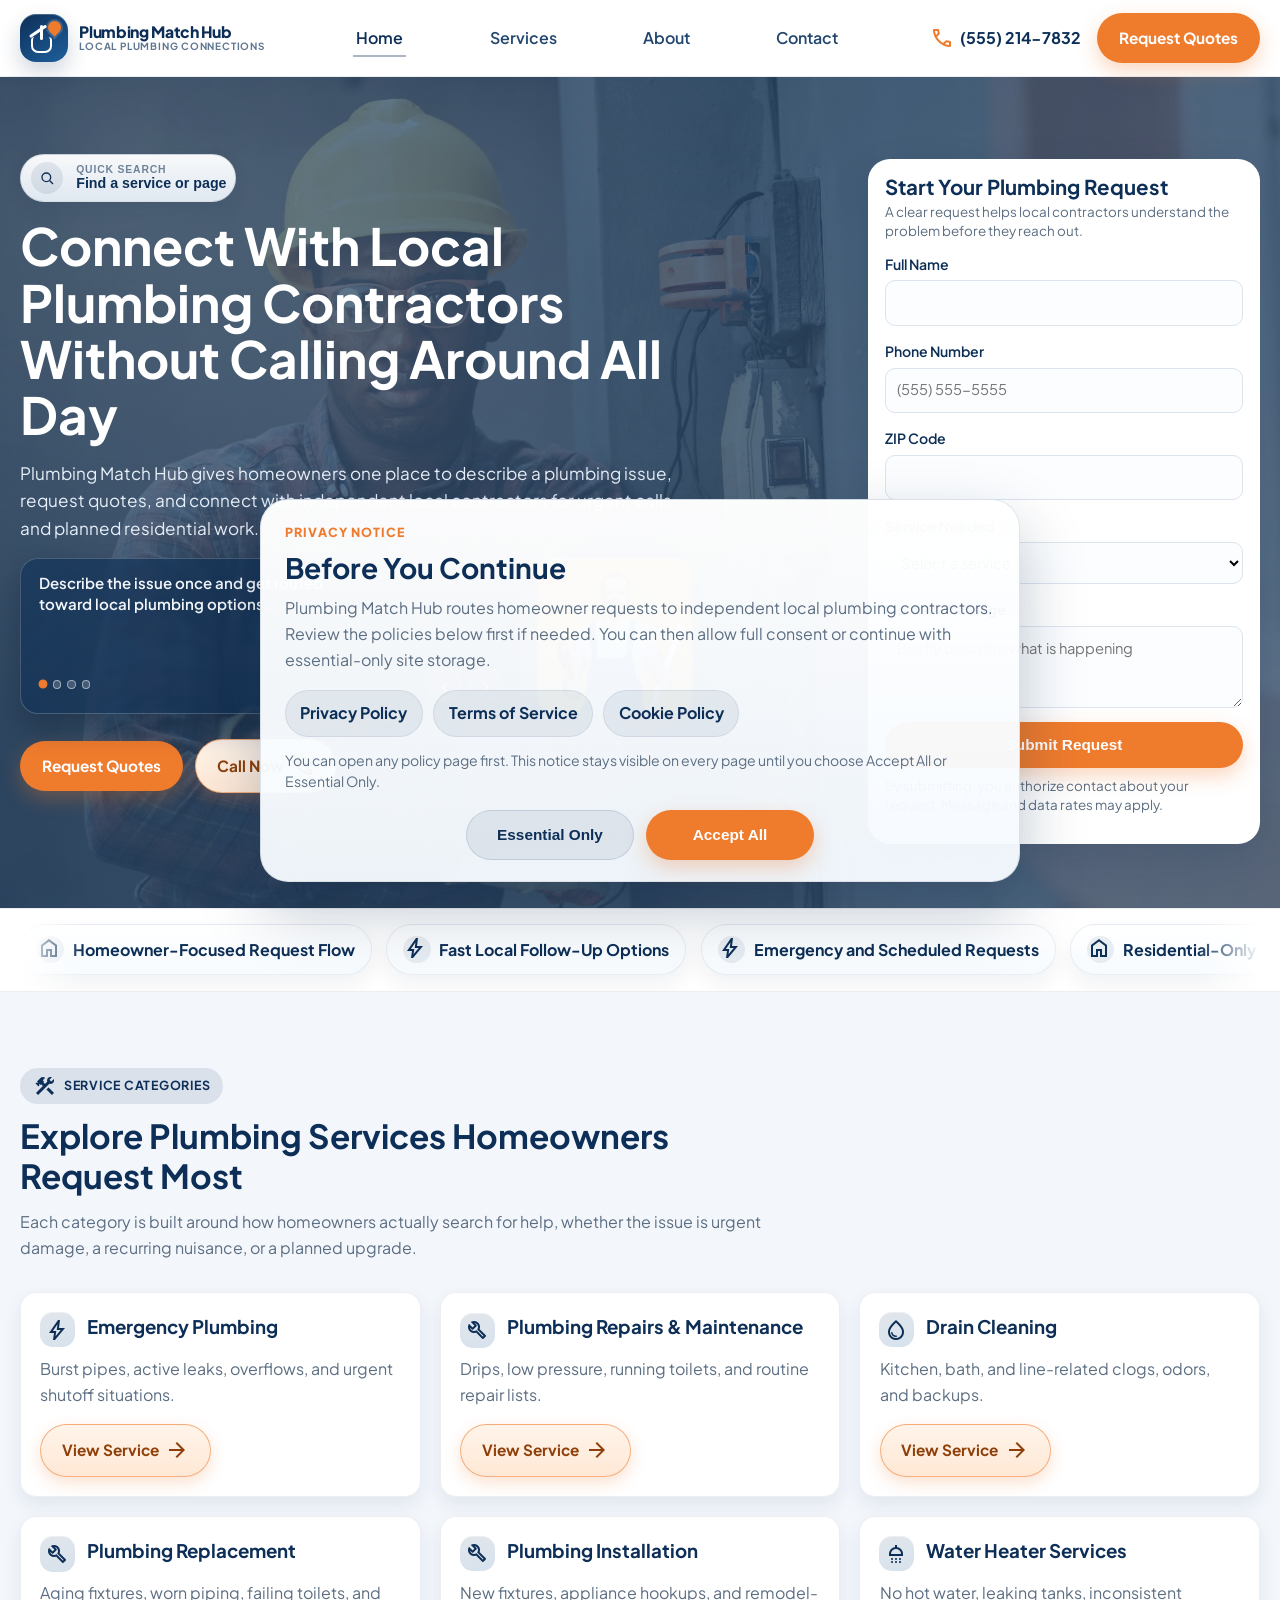
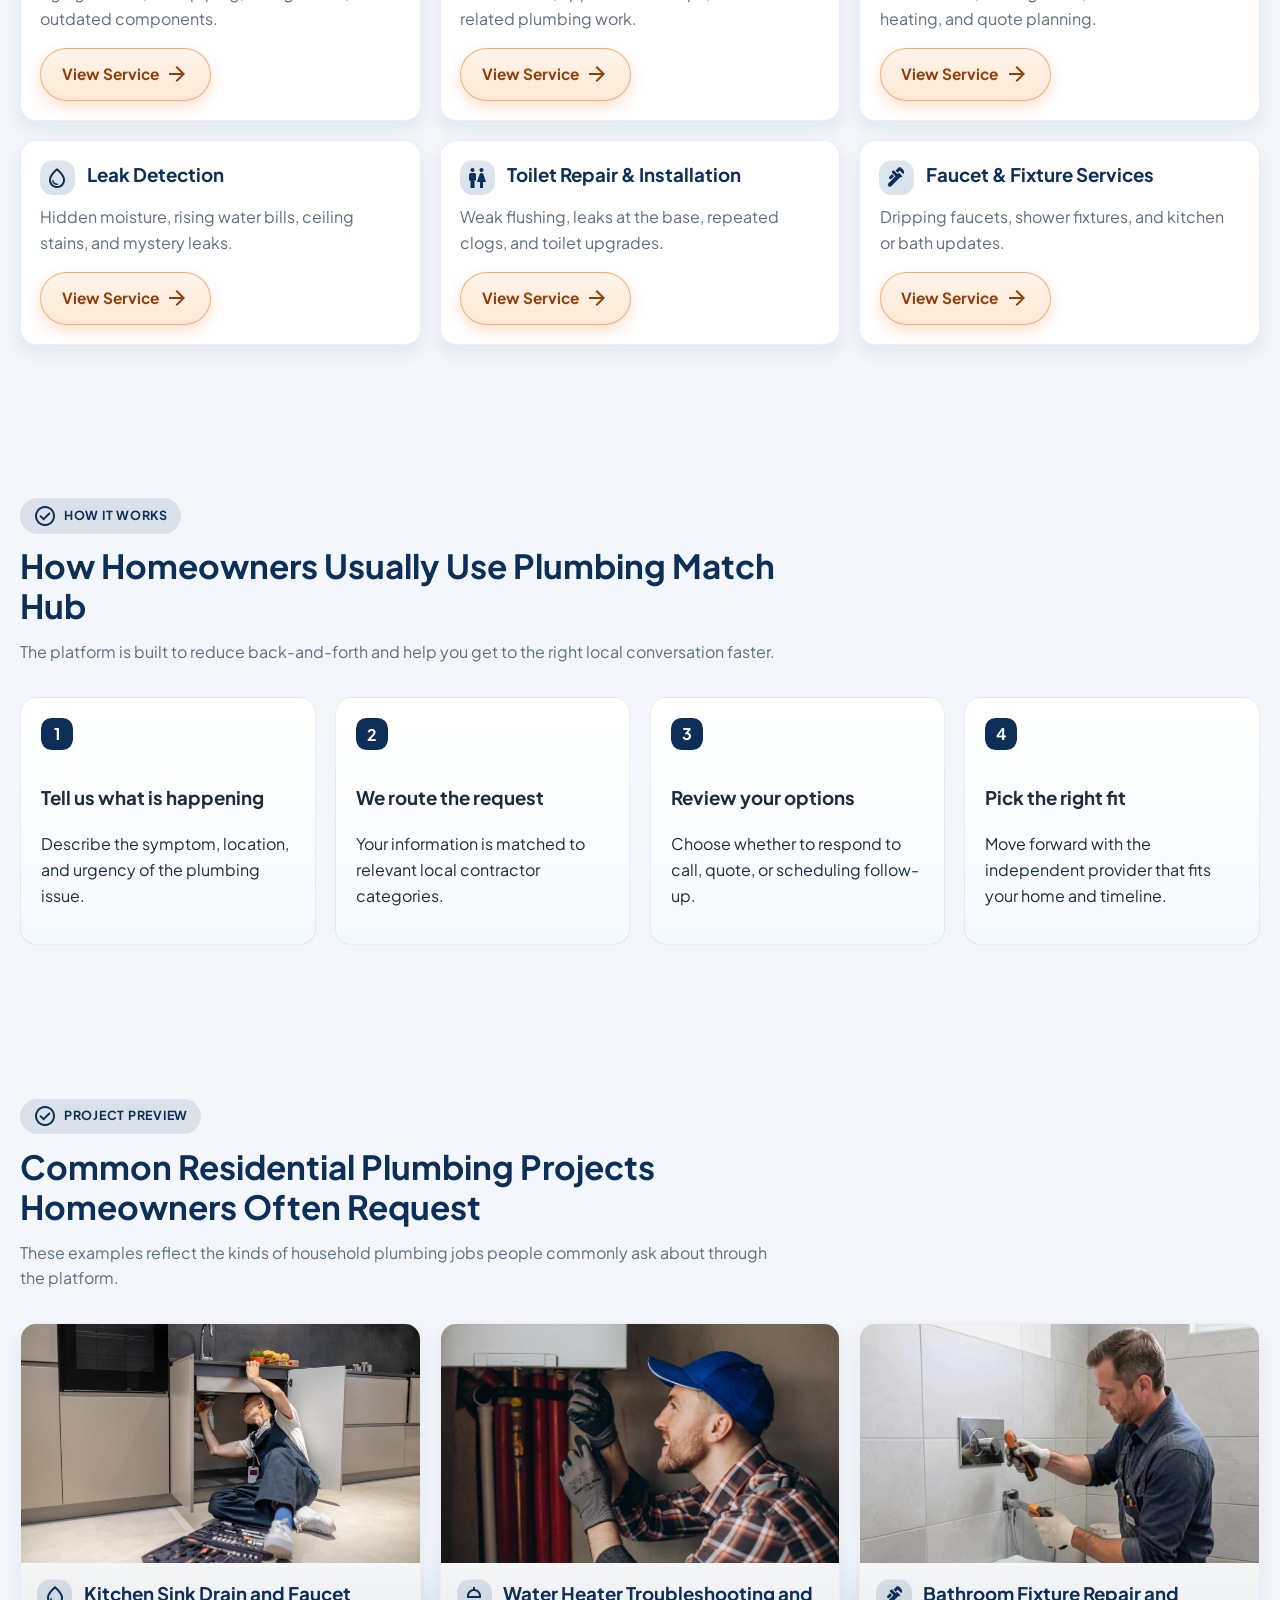
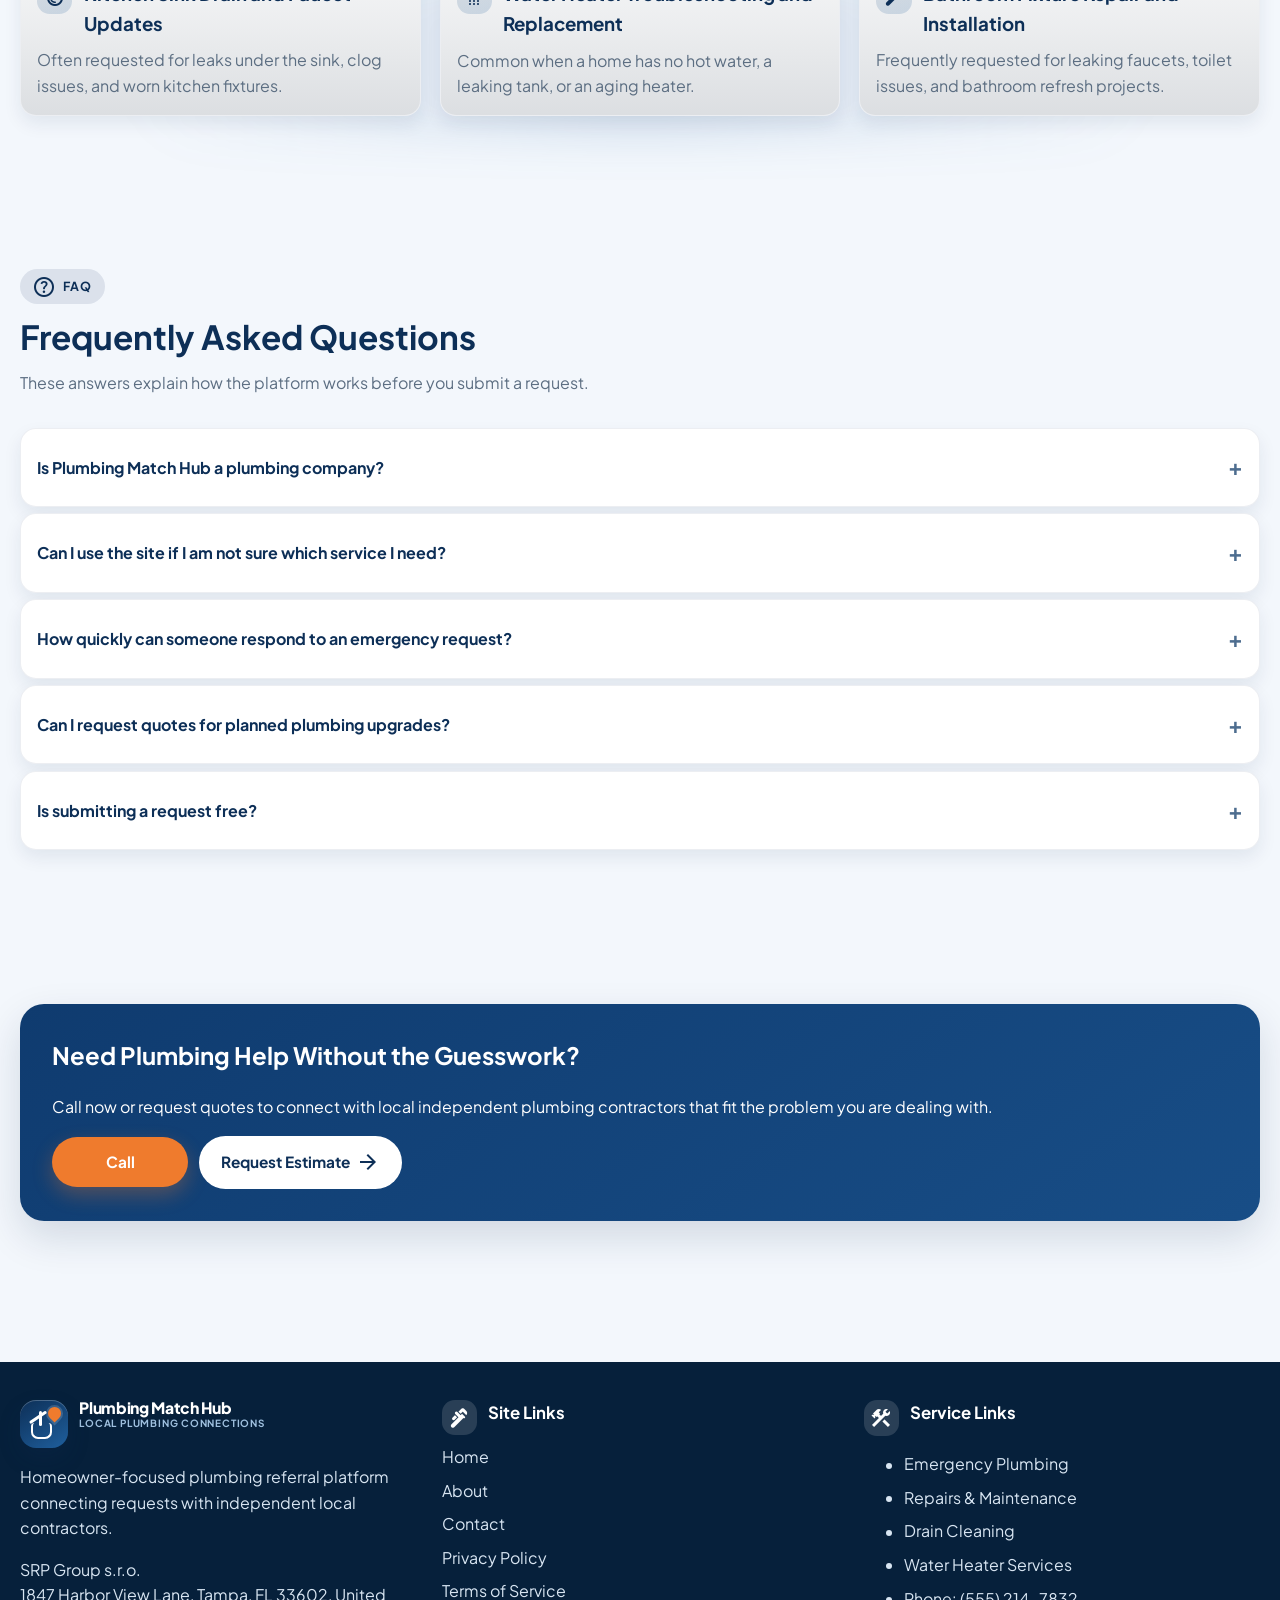
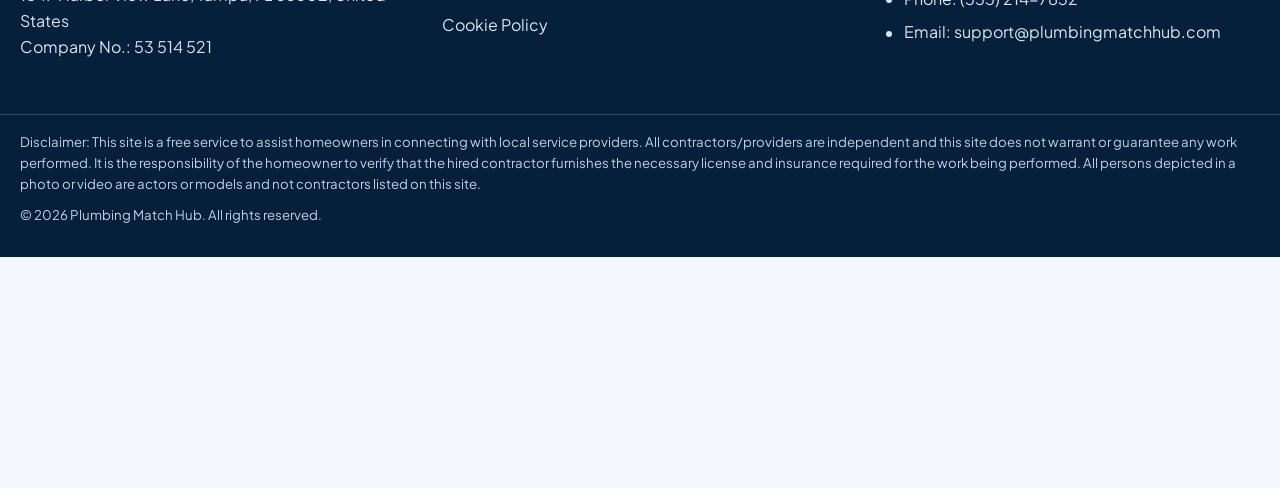
==== commit 1467b22a: "update trust bar section" ====
--- a/index.html
+++ b/index.html
@@ -224,99 +224,128 @@
             class="hero-form-wrap"
             id="hero-form"
             aria-label="Estimate request form"
+            data-mobile-hero-form
           >
-            <h2>Start Your Plumbing Request</h2>
-            <p class="form-helper">
-              A clear request helps local contractors understand the problem before they reach out.
-            </p>
-            <form class="lead-form" data-lead-form novalidate>
-              <div class="form-row">
-                <label for="home-full-name">Full Name</label>
-                <input
-                  id="home-full-name"
-                  name="fullName"
-                  type="text"
-                  autocomplete="name"
-                  required
-                />
-                <span class="field-error" data-error></span>
-              </div>
-              <div class="form-row">
-                <label for="home-phone">Phone Number</label>
-                <input
-                  id="home-phone"
-                  name="phoneNumber"
-                  type="tel"
-                  autocomplete="tel"
-                  placeholder="(555) 555-5555"
-                  required
-                />
-                <span class="field-error" data-error></span>
-              </div>
-              <div class="form-row">
-                <label for="home-zip">ZIP Code</label>
-                <input
-                  id="home-zip"
-                  name="zipCode"
-                  type="text"
-                  inputmode="numeric"
-                  autocomplete="postal-code"
-                  required
-                />
-                <span class="field-error" data-error></span>
-              </div>
-              <div class="form-row">
-                <label for="home-service">Service Needed</label>
-                <select id="home-service" name="serviceNeeded" required>
-                  <option value="">Select a service</option>
-                  <option>Emergency Plumbing</option>
-                  <option>Plumbing Repairs &amp; Maintenance</option>
-                  <option>Drain Cleaning</option>
-                  <option>Plumbing Replacement</option>
-                  <option>Plumbing Installation</option>
-                  <option>Water Heater Services</option>
-                  <option>Leak Detection</option>
-                  <option>Toilet Repair &amp; Installation</option>
-                  <option>Faucet &amp; Fixture Services</option>
-                </select>
-                <span class="field-error" data-error></span>
-              </div>
-              <div class="form-row">
-                <label for="home-message">Optional Message</label>
-                <textarea
-                  id="home-message"
-                  name="message"
-                  placeholder="Briefly describe what is happening"
-                ></textarea>
-                <span class="field-error" data-error></span>
-              </div>
-              <button class="btn btn-primary" type="submit">
-                Submit Request
-              </button>
+            <button
+              class="hero-form-toggle"
+              type="button"
+              data-hero-form-toggle
+              aria-expanded="false"
+              aria-controls="hero-form-panel"
+            >
+              <span class="hero-form-toggle__copy">
+                <span class="hero-form-toggle__eyebrow">Quick Request</span>
+                <span class="hero-form-toggle__title">Start Your Plumbing Request</span>
+                <span class="hero-form-toggle__hint">Tap to open the short form</span>
+              </span>
+              <span class="hero-form-toggle__icon" data-hero-form-toggle-icon aria-hidden="true">+</span>
+            </button>
+            <div class="hero-form-panel" id="hero-form-panel" data-hero-form-panel>
+              <h2>Start Your Plumbing Request</h2>
               <p class="form-helper">
-                By submitting, you authorize contact about your request. Message and data rates may apply.
+                A clear request helps local contractors understand the problem before they reach out.
               </p>
-              <div
-                class="form-success"
-                data-form-success
-                role="status"
-                aria-live="polite"
-              ></div>
-            </form>
+              <form class="lead-form" data-lead-form novalidate>
+                <div class="form-row">
+                  <label for="home-full-name">Full Name</label>
+                  <input
+                    id="home-full-name"
+                    name="fullName"
+                    type="text"
+                    autocomplete="name"
+                    required
+                  />
+                  <span class="field-error" data-error></span>
+                </div>
+                <div class="form-row">
+                  <label for="home-phone">Phone Number</label>
+                  <input
+                    id="home-phone"
+                    name="phoneNumber"
+                    type="tel"
+                    autocomplete="tel"
+                    placeholder="(555) 555-5555"
+                    required
+                  />
+                  <span class="field-error" data-error></span>
+                </div>
+                <div class="form-row">
+                  <label for="home-zip">ZIP Code</label>
+                  <input
+                    id="home-zip"
+                    name="zipCode"
+                    type="text"
+                    inputmode="numeric"
+                    autocomplete="postal-code"
+                    required
+                  />
+                  <span class="field-error" data-error></span>
+                </div>
+                <div class="form-row">
+                  <label for="home-service">Service Needed</label>
+                  <select id="home-service" name="serviceNeeded" required>
+                    <option value="">Select a service</option>
+                    <option>Emergency Plumbing</option>
+                    <option>Plumbing Repairs &amp; Maintenance</option>
+                    <option>Drain Cleaning</option>
+                    <option>Plumbing Replacement</option>
+                    <option>Plumbing Installation</option>
+                    <option>Water Heater Services</option>
+                    <option>Leak Detection</option>
+                    <option>Toilet Repair &amp; Installation</option>
+                    <option>Faucet &amp; Fixture Services</option>
+                  </select>
+                  <span class="field-error" data-error></span>
+                </div>
+                <div class="form-row">
+                  <label for="home-message">Optional Message</label>
+                  <textarea
+                    id="home-message"
+                    name="message"
+                    placeholder="Briefly describe what is happening"
+                  ></textarea>
+                  <span class="field-error" data-error></span>
+                </div>
+                <button class="btn btn-primary" type="submit">
+                  Submit Request
+                </button>
+                <p class="form-helper">
+                  By submitting, you authorize contact about your request. Message and data rates may apply.
+                </p>
+                <div
+                  class="form-success"
+                  data-form-success
+                  role="status"
+                  aria-live="polite"
+                ></div>
+              </form>
+            </div>
           </aside>
         </div>
       </section>
 
       <section class="trust-bar" aria-label="Trust points">
         <div class="container">
-          <ul class="trust-list">
-            <li>Homeowner-Focused Request Flow</li>
-            <li>Fast Local Follow-Up Options</li>
-            <li>Emergency and Scheduled Requests</li>
-            <li>Residential-Only Plumbing Categories</li>
-            <li>Clear Quote Request Routing</li>
-            <li>Independent Contractor Network</li>
-          </ul>
+          <div class="trust-bar__viewport">
+            <div class="trust-bar__track">
+              <ul class="trust-list">
+                <li>Homeowner-Focused Request Flow</li>
+                <li>Fast Local Follow-Up Options</li>
+                <li>Emergency and Scheduled Requests</li>
+                <li>Residential-Only Plumbing Categories</li>
+                <li>Clear Quote Request Routing</li>
+                <li>Independent Contractor Network</li>
+              </ul>
+              <ul class="trust-list" aria-hidden="true">
+                <li>Homeowner-Focused Request Flow</li>
+                <li>Fast Local Follow-Up Options</li>
+                <li>Emergency and Scheduled Requests</li>
+                <li>Residential-Only Plumbing Categories</li>
+                <li>Clear Quote Request Routing</li>
+                <li>Independent Contractor Network</li>
+              </ul>
+            </div>
+          </div>
         </div>
       </section>
 
--- a/css/main.css
+++ b/css/main.css
@@ -39,7 +39,7 @@
 }
 
 body.consent-open {
-  overflow: hidden;
+  padding-bottom: clamp(13rem, 18vw, 16rem);
 }
 
 body.search-open {
@@ -49,6 +49,11 @@
 a {
   color: inherit;
   text-decoration: none;
+  transition:
+    color var(--ease),
+    opacity var(--ease),
+    text-decoration-color var(--ease),
+    transform var(--ease);
 }
 
 a:focus-visible,
@@ -133,12 +138,14 @@
   align-items: center;
   justify-content: center;
   gap: 0.4rem;
-  border: 0;
+  min-height: 3.1rem;
+  border: 1px solid transparent;
   cursor: pointer;
   border-radius: 999px;
   padding: 0.85rem 1.3rem;
   font-size: 0.96rem;
   font-weight: 700;
+  line-height: 1.2;
   transition:
     transform var(--ease),
     box-shadow var(--ease),
@@ -890,31 +897,31 @@
 
 .site-consent {
   position: fixed;
-  inset: 0;
+  left: 0;
+  right: 0;
+  bottom: 0;
   z-index: 1400;
-  display: grid;
-  place-items: center;
-  padding: 1.25rem;
+  display: flex;
+  justify-content: center;
+  padding: 1.1rem;
+  pointer-events: none;
 }
 
 .site-consent__backdrop {
-  position: absolute;
-  inset: 0;
-  background:
-    linear-gradient(180deg, rgba(8, 36, 70, 0.58), rgba(8, 36, 70, 0.72)),
-    radial-gradient(circle at top, rgba(239, 123, 45, 0.14), transparent 40%);
-  backdrop-filter: blur(5px);
+  display: none;
 }
 
 .site-consent__panel {
   position: relative;
-  width: min(100%, 540px);
-  padding: 1.6rem 1.6rem 1.45rem;
-  border-radius: 24px;
+  pointer-events: auto;
+  width: min(100%, 760px);
+  padding: 1.45rem 1.5rem 1.35rem;
+  border-radius: 28px;
   background:
     linear-gradient(180deg, rgba(255, 255, 255, 0.98), rgba(245, 250, 255, 0.96));
   border: 1px solid rgba(13, 47, 87, 0.12);
   box-shadow: 0 28px 64px rgba(8, 36, 70, 0.26);
+  animation: consentSheetIn 320ms cubic-bezier(0.2, 0.75, 0.2, 1);
 }
 
 .site-consent__eyebrow {
@@ -945,6 +952,13 @@
   margin-top: 1.1rem;
 }
 
+.site-consent__note {
+  margin: 0.85rem 0 0;
+  color: #5d6f83;
+  font-size: 0.88rem;
+  line-height: 1.45;
+}
+
 .site-consent__link {
   display: inline-flex;
   align-items: center;
@@ -970,12 +984,26 @@
 
 .site-consent__actions {
   display: flex;
+  flex-wrap: wrap;
   justify-content: center;
+  gap: 0.75rem;
   margin-top: 1.2rem;
 }
 
 .site-consent__actions .btn {
   min-width: 10.5rem;
+}
+
+.site-consent__actions .btn-secondary {
+  background: rgba(13, 47, 87, 0.08);
+  color: var(--color-primary);
+  border-color: rgba(13, 47, 87, 0.12);
+  box-shadow: none;
+}
+
+.site-consent__actions .btn-secondary:hover {
+  background: rgba(13, 47, 87, 0.14);
+  color: var(--color-primary);
 }
 
 .hero {
@@ -1058,6 +1086,7 @@
 .hero-actions {
   display: flex;
   flex-wrap: wrap;
+  align-items: center;
   gap: 0.8rem;
 }
 
@@ -1066,6 +1095,23 @@
   padding: 1.4rem;
   border-radius: var(--radius-md);
   box-shadow: var(--shadow-md);
+  transition:
+    transform var(--ease),
+    box-shadow var(--ease),
+    border-color var(--ease);
+}
+
+.form-card {
+  background: linear-gradient(180deg, #ffffff, #f8fbff);
+  padding: 1.45rem;
+  border-radius: 28px;
+  border: 1px solid rgba(13, 47, 87, 0.08);
+  box-shadow: var(--shadow-md);
+  transition:
+    transform var(--ease),
+    box-shadow var(--ease),
+    border-color var(--ease),
+    border-radius var(--ease);
 }
 
 .hero-form-wrap h2,
@@ -1083,7 +1129,6 @@
 
 .lead-form {
   display: grid;
-  gap: 0.85rem;
 }
 
 .form-row {
@@ -1141,13 +1186,52 @@
 .trust-bar {
   background: var(--color-white);
   border-block: 1px solid rgba(13, 47, 87, 0.08);
+  overflow: hidden;
+}
+
+.trust-bar__viewport {
+  position: relative;
+  overflow: hidden;
+}
+
+.trust-bar__viewport::before,
+.trust-bar__viewport::after {
+  content: "";
+  position: absolute;
+  top: 0;
+  bottom: 0;
+  width: clamp(2rem, 5vw, 4rem);
+  z-index: 1;
+  pointer-events: none;
+}
+
+.trust-bar__viewport::before {
+  left: 0;
+  background: linear-gradient(90deg, var(--color-white), rgba(255, 255, 255, 0));
+}
+
+.trust-bar__viewport::after {
+  right: 0;
+  background: linear-gradient(270deg, var(--color-white), rgba(255, 255, 255, 0));
+}
+
+.trust-bar__track {
+  display: flex;
+  width: max-content;
+  animation: trustBarMarquee 30s linear infinite;
+}
+
+.trust-bar:hover .trust-bar__track {
+  animation-play-state: paused;
 }
 
 .trust-list {
-  display: grid;
-  gap: 1rem;
-  grid-template-columns: repeat(auto-fit, minmax(220px, 1fr));
-  padding: 1.2rem 0;
+  display: flex;
+  align-items: center;
+  gap: 0.9rem;
+  flex: 0 0 auto;
+  min-width: max-content;
+  padding: 0.95rem 1rem 0.95rem 0;
 }
 
 .trust-list li {
@@ -1156,19 +1240,67 @@
   display: flex;
   align-items: center;
   gap: 0.55rem;
+  white-space: nowrap;
+  padding: 0.7rem 1rem;
+  border: 1px solid rgba(13, 47, 87, 0.08);
+  border-radius: 999px;
+  background: linear-gradient(180deg, #ffffff, #f6fbff);
+  box-shadow: 0 10px 22px rgba(9, 38, 74, 0.06);
 }
 
 .trust-list li::before {
   content: none;
 }
 
+@keyframes trustBarMarquee {
+  from {
+    transform: translate3d(0, 0, 0);
+  }
+
+  to {
+    transform: translate3d(-50%, 0, 0);
+  }
+}
+
+@media (prefers-reduced-motion: reduce) {
+  .trust-bar__viewport::before,
+  .trust-bar__viewport::after {
+    display: none;
+  }
+
+  .trust-bar__track {
+    width: 100%;
+    animation: none;
+    flex-wrap: wrap;
+  }
+
+  .trust-list {
+    min-width: 0;
+    flex-wrap: wrap;
+    padding-right: 0;
+  }
+
+  .trust-list[aria-hidden="true"] {
+    display: none;
+  }
+}
+
 .card-grid {
   display: grid;
-  gap: 1rem;
+  gap: clamp(1rem, 1.5vw, 1.25rem);
 }
 
 .service-grid {
-  grid-template-columns: repeat(auto-fit, minmax(260px, 1fr));
+  grid-template-columns: repeat(3, minmax(0, 1fr));
+  align-items: stretch;
+}
+
+.service-grid > * {
+  min-width: 0;
+}
+
+.service-grid:has(> :nth-child(4):last-child) {
+  grid-template-columns: repeat(2, minmax(0, 1fr));
 }
 
 .service-card,
@@ -1194,6 +1326,12 @@
   padding: 1.2rem;
 }
 
+.service-card,
+.related-card {
+  display: flex;
+  flex-direction: column;
+}
+
 .service-card h3,
 .info-card h3,
 .problem-card h3,
@@ -1220,6 +1358,7 @@
 
 .service-card .btn,
 .related-card .btn {
+  align-self: flex-start;
   margin-top: auto;
 }
 
@@ -1242,6 +1381,10 @@
   border-radius: var(--radius-md);
   background: linear-gradient(180deg, #ffffff, #f4f9ff);
   border: 1px solid rgba(13, 47, 87, 0.08);
+  transition:
+    transform var(--ease),
+    box-shadow var(--ease),
+    border-color var(--ease);
 }
 
 .step-number {
@@ -1295,7 +1438,7 @@
 
 .faq-list {
   display: grid;
-  gap: 0.8rem;
+  gap: 0.4rem;
 }
 
 .faq-item {
@@ -1358,6 +1501,11 @@
   box-shadow: var(--shadow-md);
   background-size: 180% 180%;
   animation: ctaGlowShift 8s ease infinite;
+  transition:
+    transform var(--ease),
+    box-shadow var(--ease),
+    border-radius var(--ease),
+    background-position var(--ease);
 }
 
 .cta-band h2,
@@ -1369,7 +1517,14 @@
 .cta-actions {
   display: flex;
   flex-wrap: wrap;
+  align-items: center;
   gap: 0.7rem;
+}
+
+.cta-actions .btn-primary[href^="tel:"] {
+  min-width: 8.5rem;
+  padding-inline: 1.55rem;
+  border-radius: 999px;
 }
 
 .cta-band .btn-secondary {
@@ -1477,6 +1632,11 @@
   border: 1px solid rgba(13, 47, 87, 0.12);
   border-radius: var(--radius-md);
   padding: 1.1rem;
+  transition:
+    transform var(--ease),
+    box-shadow var(--ease),
+    border-color var(--ease),
+    background var(--ease);
 }
 
 .callout h3 {
@@ -1750,6 +1910,63 @@
   text-decoration-thickness: 1px;
 }
 
+@media (hover: hover) {
+  .phone-link:hover,
+  .footer-links a:hover,
+  .footer-contact a:hover,
+  .inline-links a:hover,
+  .legal-content a:hover {
+    color: var(--color-accent);
+  }
+
+  .footer-links a:hover,
+  .footer-contact a:hover,
+  .inline-links a:hover,
+  .legal-content a:hover {
+    text-decoration-color: currentColor;
+  }
+
+  .step-card:hover,
+  .contact-info-card:hover,
+  .callout:hover,
+  .cta-band:hover,
+  .legal-content:hover,
+  .hero-form-wrap:hover,
+  .form-card:hover,
+  .map-placeholder:hover {
+    transform: translateY(-4px);
+    border-color: rgba(13, 47, 87, 0.14);
+    box-shadow: 0 18px 34px rgba(8, 36, 70, 0.12);
+  }
+
+  .form-card:hover {
+    border-radius: 32px;
+  }
+
+  .callout:hover {
+    background: #f4f9ff;
+  }
+
+  .cta-band:hover {
+    transform: translateY(-5px);
+    border-radius: 30px;
+    box-shadow: 0 22px 42px rgba(8, 36, 70, 0.2);
+  }
+
+  .faq-item:hover {
+    border-color: rgba(13, 47, 87, 0.14);
+    box-shadow: 0 14px 28px rgba(8, 36, 70, 0.1);
+  }
+
+  .faq-question:hover {
+    color: var(--color-accent);
+  }
+
+  .faq-question:hover span {
+    color: var(--color-accent);
+  }
+}
+
 .floating-call {
   position: fixed;
   right: 0.9rem;
@@ -1947,6 +2164,18 @@
   }
 }
 
+@keyframes consentSheetIn {
+  from {
+    opacity: 0;
+    transform: translateY(26px);
+  }
+
+  to {
+    opacity: 1;
+    transform: translateY(0);
+  }
+}
+
 @media (min-width: 1280px) {
   .container {
     width: min(100% - 2.5rem, var(--container));
@@ -1992,6 +2221,14 @@
 
   .container {
     width: min(100% - 1.5rem, var(--container));
+  }
+
+  .service-grid {
+    grid-template-columns: repeat(2, minmax(0, 1fr));
+  }
+
+  .service-grid > :last-child:nth-child(odd) {
+    grid-column: 1 / -1;
   }
 
   .site-search__panel {
@@ -2175,13 +2412,12 @@
   }
 
   .site-consent {
-    align-items: end;
     padding: 0.85rem;
   }
 
   .site-consent__panel {
     width: 100%;
-    border-radius: 24px 24px 18px 18px;
+    border-radius: 24px;
     padding: 1.25rem 1rem calc(1rem + env(safe-area-inset-bottom));
   }
 
@@ -2196,7 +2432,12 @@
   }
 
   .site-consent__actions {
+    display: grid;
     margin-top: 1rem;
+  }
+
+  body.consent-open {
+    padding-bottom: 22rem;
   }
 }
 
--- a/css/home.css
+++ b/css/home.css
@@ -4,6 +4,106 @@
 
 .home-hero .hero-form-wrap {
   margin-top: 0.35rem;
+  width: min(100%, 24.5rem);
+  justify-self: end;
+  align-self: start;
+  padding: 1.05rem;
+  border-radius: 22px;
+}
+
+.home-hero .hero-form-toggle {
+  display: none;
+  width: 100%;
+  padding: 0.2rem 0;
+  border: 0;
+  background: transparent;
+  color: var(--color-primary);
+  cursor: pointer;
+}
+
+.home-hero .hero-form-toggle__copy {
+  min-width: 0;
+  display: grid;
+  gap: 0.16rem;
+  text-align: left;
+}
+
+.home-hero .hero-form-toggle__eyebrow {
+  font-size: 0.7rem;
+  font-weight: 800;
+  letter-spacing: 0.08em;
+  text-transform: uppercase;
+  color: var(--color-accent);
+}
+
+.home-hero .hero-form-toggle__title {
+  font-size: 1rem;
+  font-weight: 800;
+  line-height: 1.15;
+}
+
+.home-hero .hero-form-toggle__hint {
+  font-size: 0.8rem;
+  color: var(--color-muted);
+}
+
+.home-hero .hero-form-toggle__icon {
+  width: 2rem;
+  height: 2rem;
+  display: inline-flex;
+  align-items: center;
+  justify-content: center;
+  flex: 0 0 auto;
+  border-radius: 50%;
+  background: rgba(13, 47, 87, 0.08);
+  color: var(--color-primary);
+  font-size: 1.15rem;
+  font-weight: 700;
+  line-height: 1;
+}
+
+.home-hero .hero-form-panel {
+  margin-top: 0;
+}
+
+.home-hero .hero-form-wrap h2 {
+  margin-bottom: 0.2rem;
+  font-size: 1.28rem;
+  line-height: 1.15;
+}
+
+.home-hero .hero-form-wrap .form-helper {
+  margin-bottom: 0.75rem;
+  font-size: 0.84rem;
+  line-height: 1.4;
+}
+
+.home-hero .hero-form-wrap .lead-form {
+  gap: 0.58rem;
+}
+
+.home-hero .hero-form-wrap .form-row {
+  gap: 0.32rem;
+}
+
+.home-hero .hero-form-wrap .form-row label {
+  font-size: 0.88rem;
+}
+
+.home-hero .hero-form-wrap .form-row input,
+.home-hero .hero-form-wrap .form-row select,
+.home-hero .hero-form-wrap .form-row textarea {
+  padding: 0.62rem 0.72rem;
+  font-size: 0.92rem;
+}
+
+.home-hero .hero-form-wrap .form-row textarea {
+  min-height: 82px;
+}
+
+.home-hero .hero-form-wrap .btn {
+  min-height: 2.85rem;
+  padding: 0.72rem 1rem;
 }
 
 .hero-search-trigger {
@@ -285,6 +385,13 @@
   }
 }
 
+@media (max-width: 960px) {
+  .home-hero .hero-form-wrap {
+    width: 100%;
+    justify-self: stretch;
+  }
+}
+
 @media (max-width: 768px) {
   .hero-search-trigger {
     max-width: 100%;
@@ -320,6 +427,30 @@
     width: 100%;
   }
 
+  .home-hero .hero-form-wrap {
+    padding: 0.82rem;
+  }
+
+  .home-hero .hero-form-toggle {
+    display: flex;
+    align-items: center;
+    justify-content: space-between;
+    gap: 0.8rem;
+  }
+
+  .home-hero .hero-form-toggle[aria-expanded="true"] .hero-form-toggle__icon {
+    background: rgba(239, 123, 45, 0.15);
+    color: var(--color-accent);
+  }
+
+  .home-hero .hero-form-panel {
+    margin-top: 0.8rem;
+  }
+
+  .home-hero .hero-form-panel > h2 {
+    display: none;
+  }
+
   .home-hero .hero-actions .btn {
     width: 100%;
   }
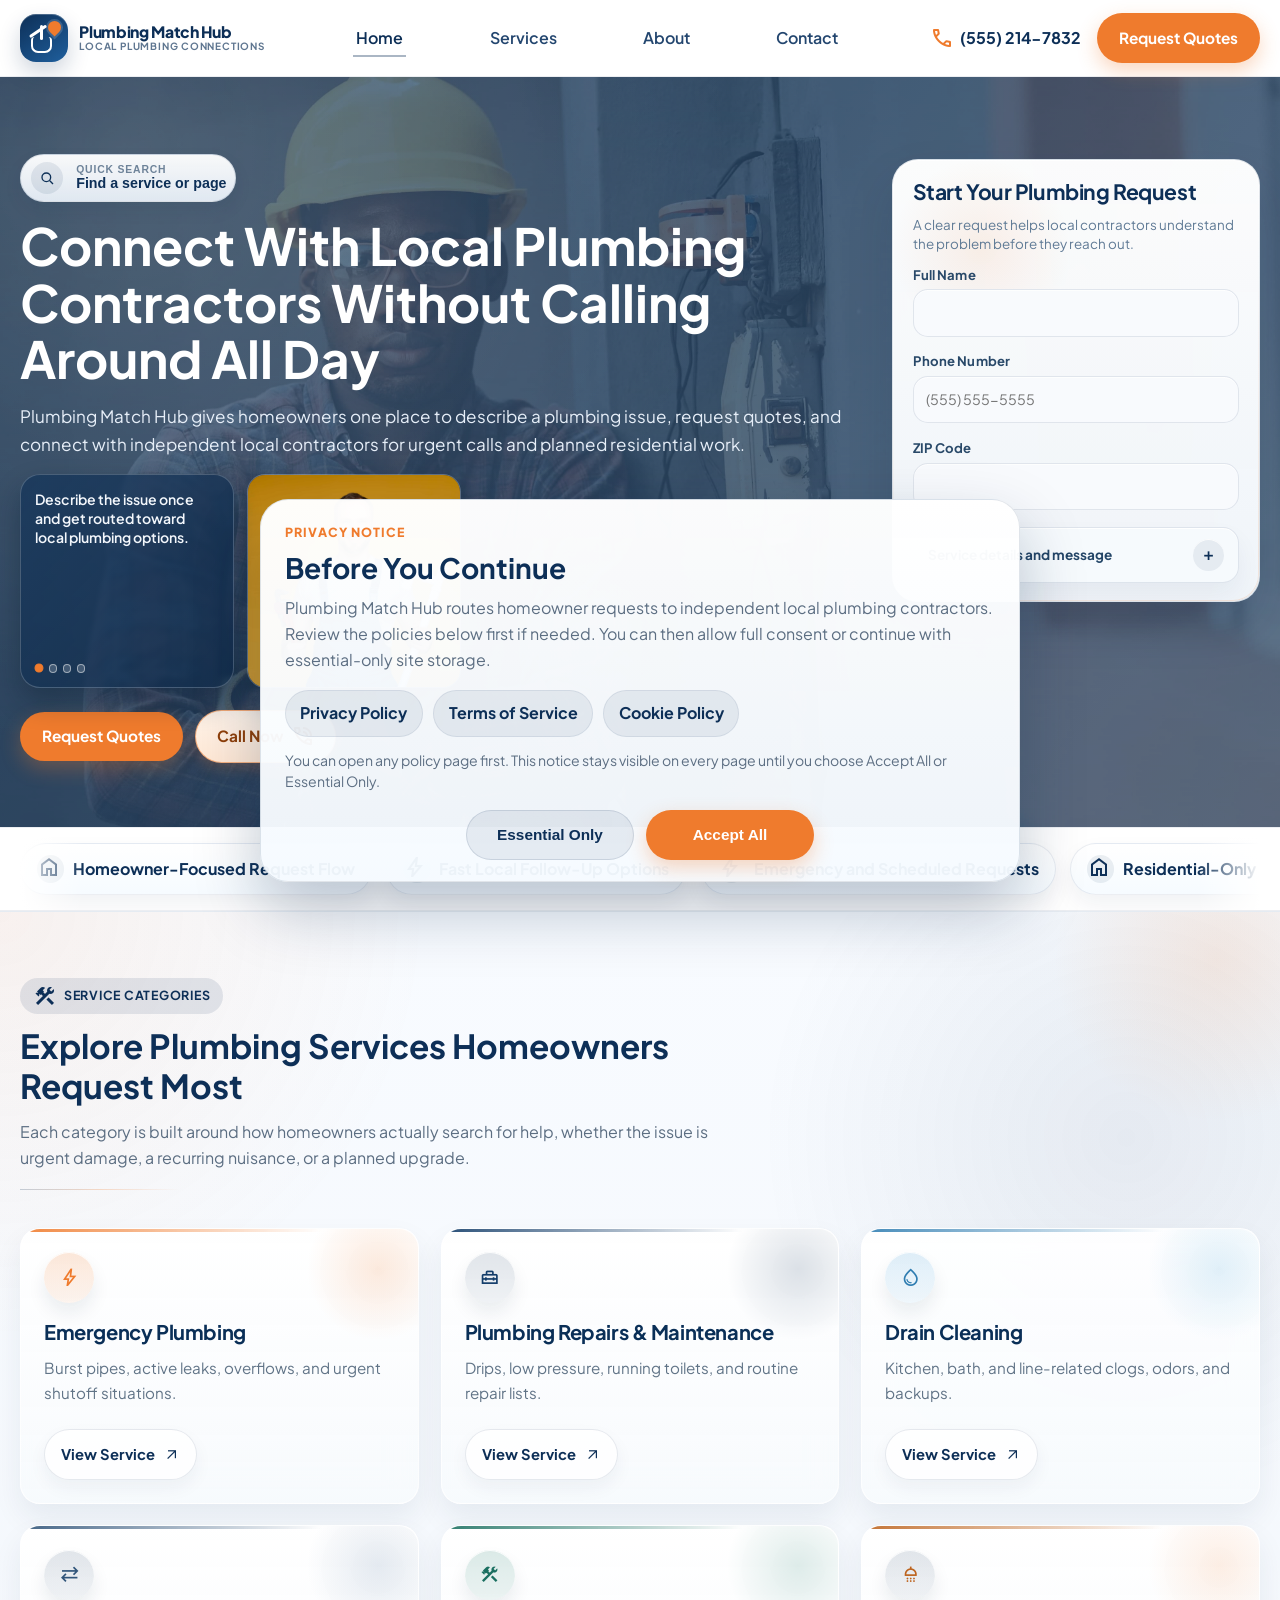
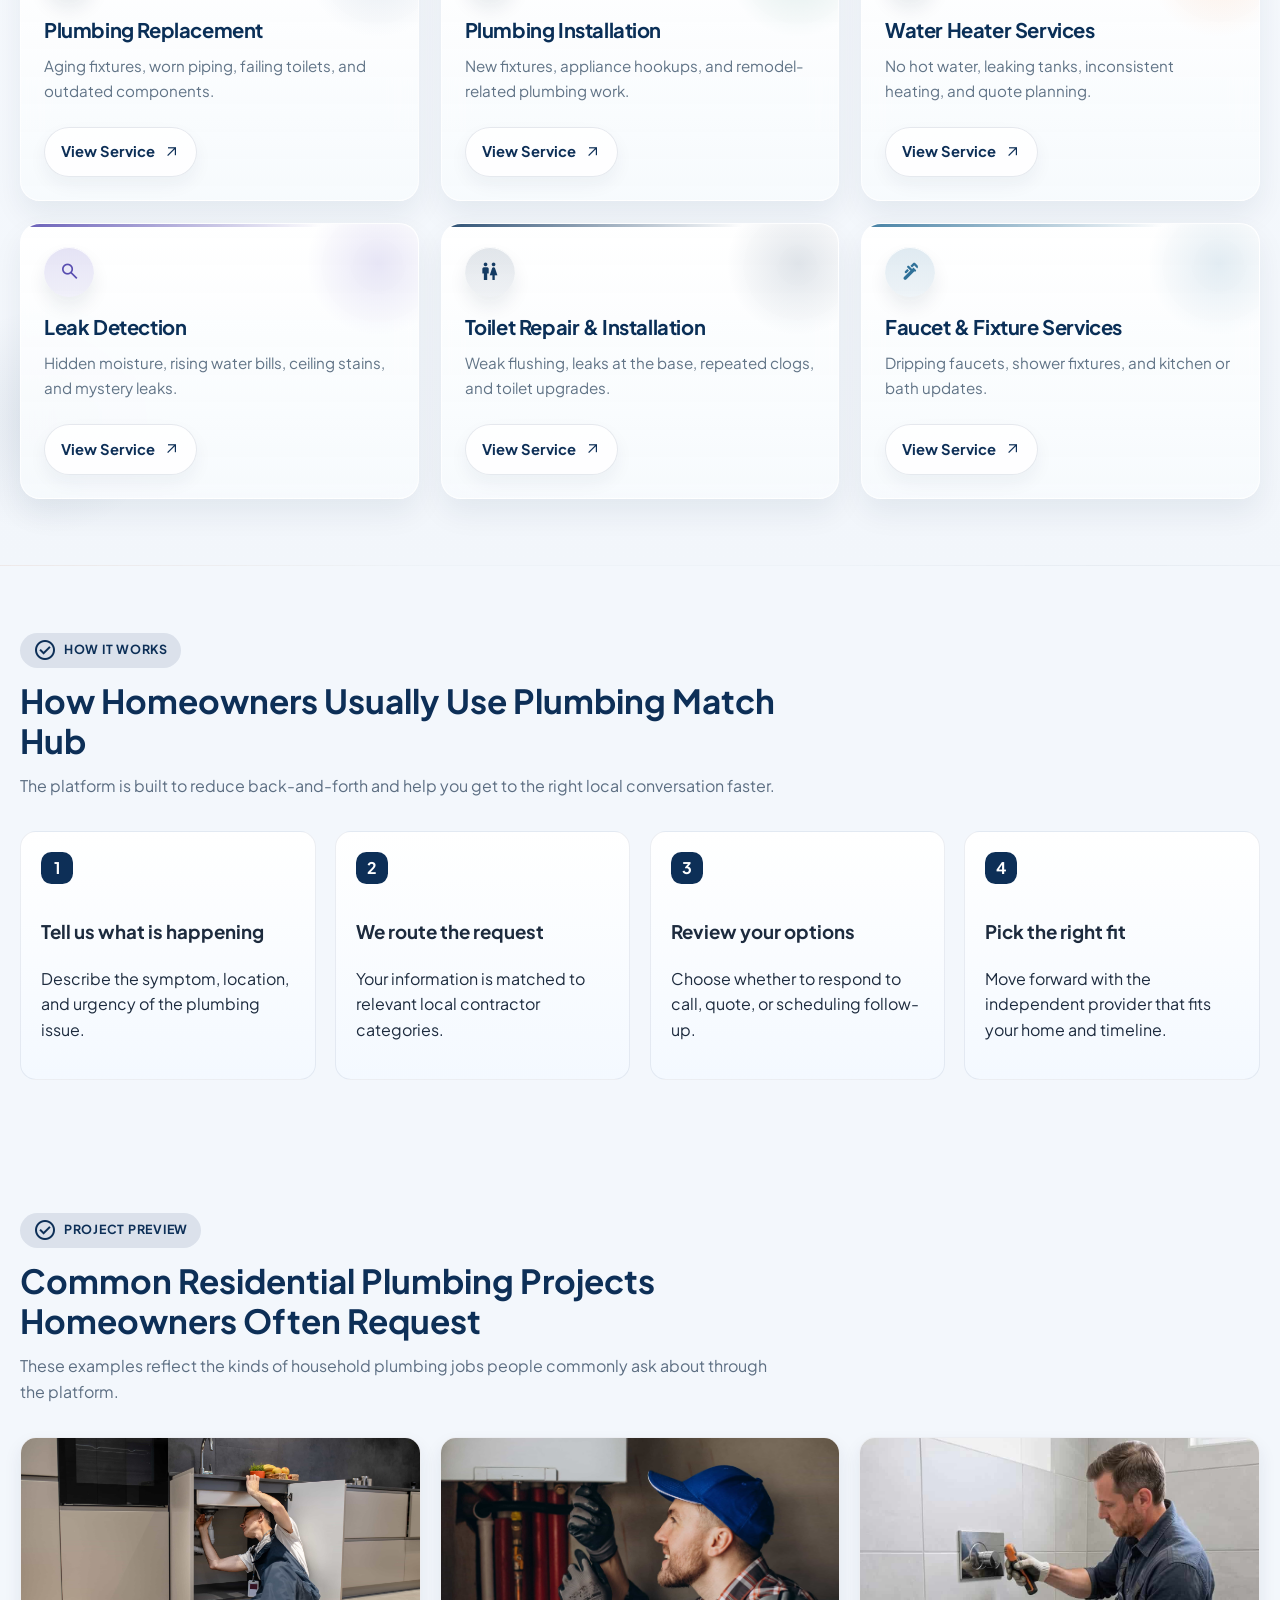
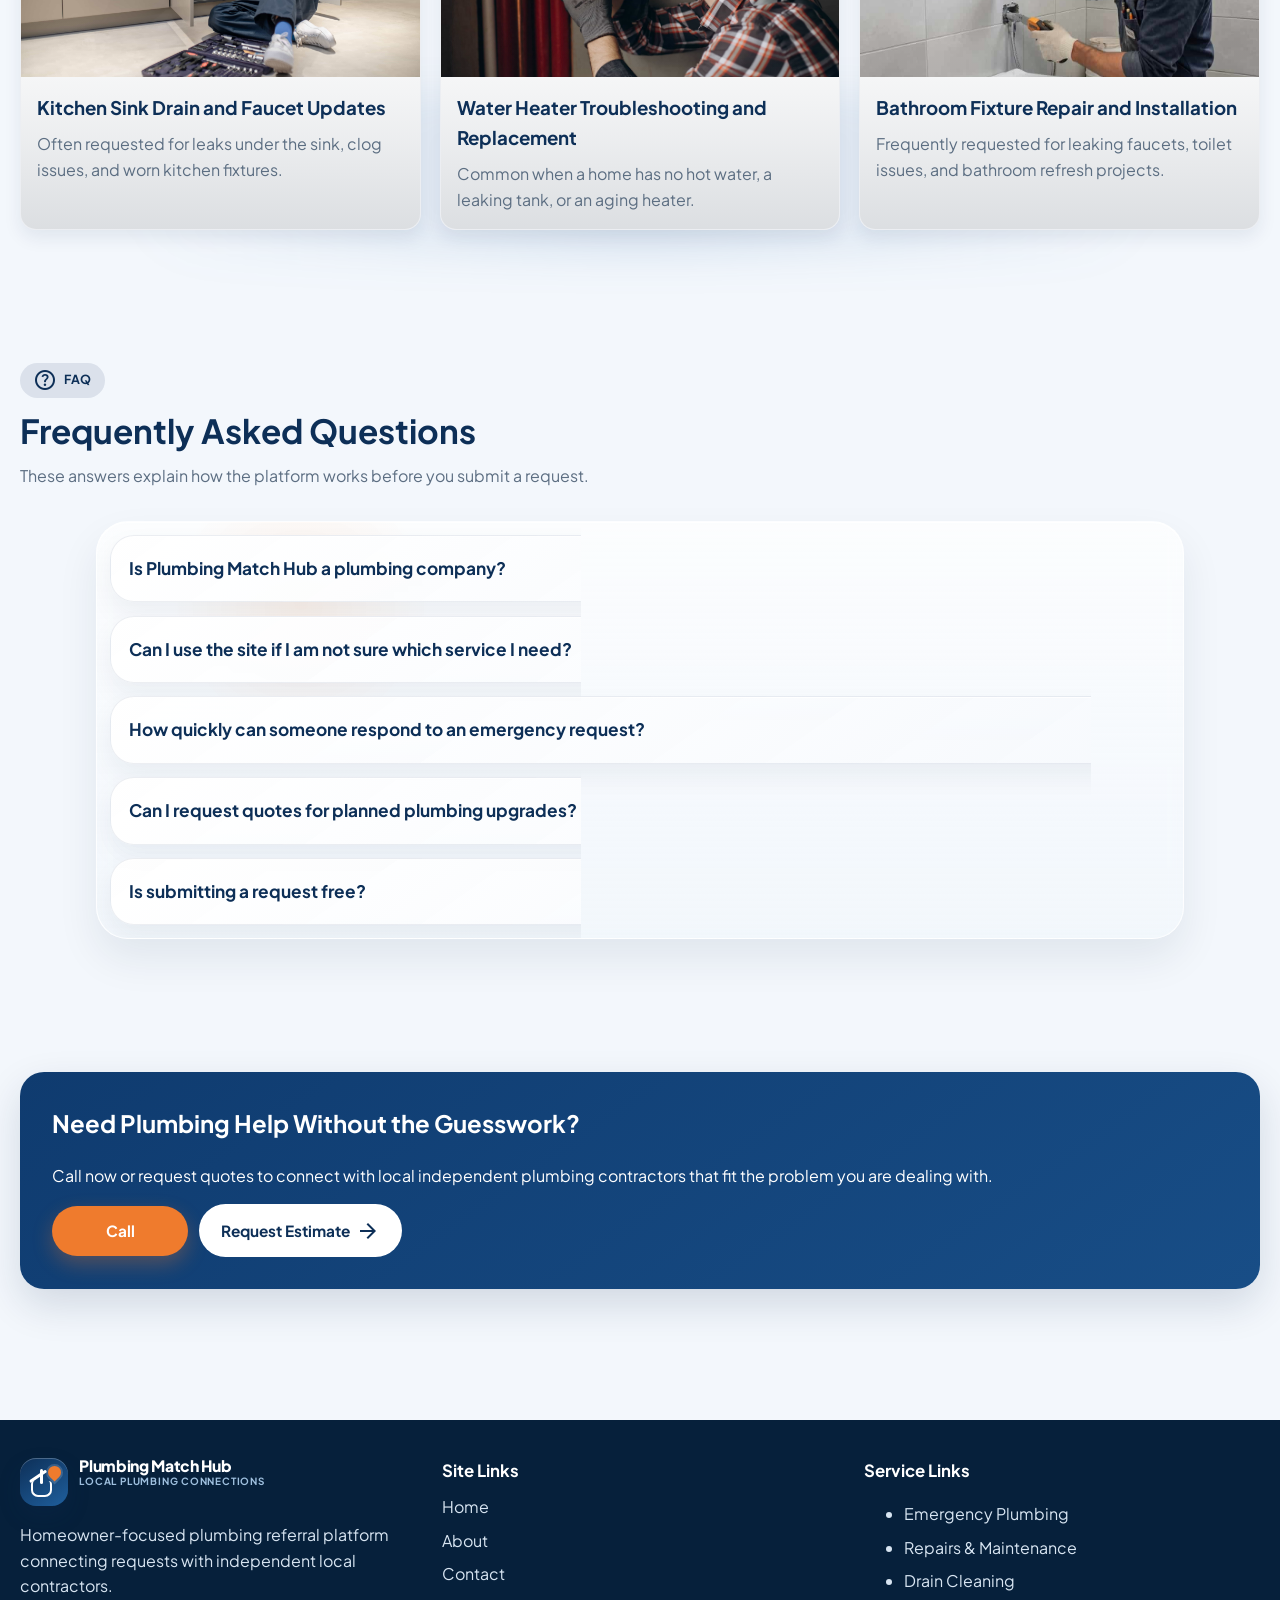
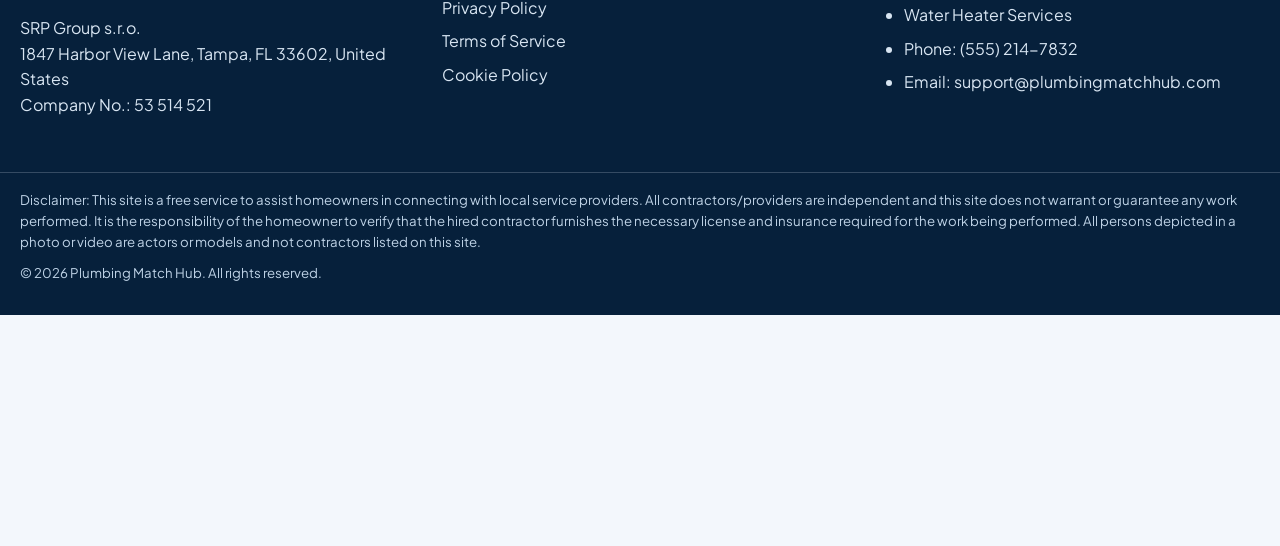
==== commit 831797c9: "upd" ====
--- a/index.html
+++ b/index.html
@@ -183,24 +183,6 @@
                       aria-selected="false"
                     ></button>
                   </div>
-                  <div class="hero-feature-arrows">
-                    <button
-                      class="hero-feature-arrow"
-                      type="button"
-                      data-carousel-prev
-                      aria-label="Previous highlight"
-                    >
-                      &lsaquo;
-                    </button>
-                    <button
-                      class="hero-feature-arrow"
-                      type="button"
-                      data-carousel-next
-                      aria-label="Next highlight"
-                    >
-                      &rsaquo;
-                    </button>
-                  </div>
                 </div>
               </section>
 
@@ -236,7 +218,9 @@
               <span class="hero-form-toggle__copy">
                 <span class="hero-form-toggle__eyebrow">Quick Request</span>
                 <span class="hero-form-toggle__title">Start Your Plumbing Request</span>
-                <span class="hero-form-toggle__hint">Tap to open the short form</span>
+                <span class="hero-form-toggle__hint" data-hero-form-toggle-hint>
+                  Tap to open the short form
+                </span>
               </span>
               <span class="hero-form-toggle__icon" data-hero-form-toggle-icon aria-hidden="true">+</span>
             </button>
@@ -281,43 +265,57 @@
                   />
                   <span class="field-error" data-error></span>
                 </div>
-                <div class="form-row">
-                  <label for="home-service">Service Needed</label>
-                  <select id="home-service" name="serviceNeeded" required>
-                    <option value="">Select a service</option>
-                    <option>Emergency Plumbing</option>
-                    <option>Plumbing Repairs &amp; Maintenance</option>
-                    <option>Drain Cleaning</option>
-                    <option>Plumbing Replacement</option>
-                    <option>Plumbing Installation</option>
-                    <option>Water Heater Services</option>
-                    <option>Leak Detection</option>
-                    <option>Toilet Repair &amp; Installation</option>
-                    <option>Faucet &amp; Fixture Services</option>
-                  </select>
-                  <span class="field-error" data-error></span>
+                <button
+                  class="hero-form-advanced-toggle"
+                  type="button"
+                  data-hero-form-advanced-toggle
+                  aria-expanded="false"
+                  aria-controls="hero-form-advanced"
+                >
+                  <span>Service details and message</span>
+                  <span class="hero-form-advanced-toggle__icon" data-hero-form-advanced-icon aria-hidden="true"
+                    >+</span
+                  >
+                </button>
+                <div class="hero-form-advanced" id="hero-form-advanced" data-hero-form-advanced>
+                  <div class="form-row">
+                    <label for="home-service">Service Needed</label>
+                    <select id="home-service" name="serviceNeeded" required>
+                      <option value="">Select a service</option>
+                      <option>Emergency Plumbing</option>
+                      <option>Plumbing Repairs &amp; Maintenance</option>
+                      <option>Drain Cleaning</option>
+                      <option>Plumbing Replacement</option>
+                      <option>Plumbing Installation</option>
+                      <option>Water Heater Services</option>
+                      <option>Leak Detection</option>
+                      <option>Toilet Repair &amp; Installation</option>
+                      <option>Faucet &amp; Fixture Services</option>
+                    </select>
+                    <span class="field-error" data-error></span>
+                  </div>
+                  <div class="form-row">
+                    <label for="home-message">Optional Message</label>
+                    <textarea
+                      id="home-message"
+                      name="message"
+                      placeholder="Briefly describe what is happening"
+                    ></textarea>
+                    <span class="field-error" data-error></span>
+                  </div>
+                  <button class="btn btn-primary" type="submit">
+                    Submit Request
+                  </button>
+                  <p class="form-helper">
+                    By submitting, you authorize contact about your request. Message and data rates may apply.
+                  </p>
+                  <div
+                    class="form-success"
+                    data-form-success
+                    role="status"
+                    aria-live="polite"
+                  ></div>
                 </div>
-                <div class="form-row">
-                  <label for="home-message">Optional Message</label>
-                  <textarea
-                    id="home-message"
-                    name="message"
-                    placeholder="Briefly describe what is happening"
-                  ></textarea>
-                  <span class="field-error" data-error></span>
-                </div>
-                <button class="btn btn-primary" type="submit">
-                  Submit Request
-                </button>
-                <p class="form-helper">
-                  By submitting, you authorize contact about your request. Message and data rates may apply.
-                </p>
-                <div
-                  class="form-success"
-                  data-form-success
-                  role="status"
-                  aria-live="polite"
-                ></div>
               </form>
             </div>
           </aside>
@@ -350,12 +348,13 @@
       </section>
 
       <section
-        class="section"
+        class="section services-showcase"
         id="services"
         aria-label="Plumbing service categories"
+        data-service-swiper
       >
         <div class="container">
-          <div class="section-header">
+          <div class="section-header services-showcase__header">
             <span class="badge">Service Categories</span>
             <h2>Explore Plumbing Services Homeowners Request Most</h2>
             <p>
@@ -363,81 +362,130 @@
               whether the issue is urgent damage, a recurring nuisance, or a planned upgrade.
             </p>
           </div>
-          <div class="card-grid service-grid">
-            <article class="service-card">
+          <div class="card-grid service-grid" data-service-swiper-track>
+            <article class="service-card">
+              <span class="service-card__icon-shell" aria-hidden="true">
+                <span class="material-symbols-outlined service-card__icon">bolt</span>
+              </span>
               <h3>Emergency Plumbing</h3>
               <p>Burst pipes, active leaks, overflows, and urgent shutoff situations.</p>
-              <a class="btn btn-ghost" href="services/emergency-plumbing.html"
-                >View Service</a
-              >
-            </article>
-            <article class="service-card">
+              <a class="service-card__link" href="services/emergency-plumbing.html"
+                ><span>View Service</span
+                ><span class="material-symbols-outlined service-card__link-icon" aria-hidden="true"
+                  >arrow_outward</span
+                ></a
+              >
+            </article>
+            <article class="service-card">
+              <span class="service-card__icon-shell" aria-hidden="true">
+                <span class="material-symbols-outlined service-card__icon">home_repair_service</span>
+              </span>
               <h3>Plumbing Repairs &amp; Maintenance</h3>
               <p>Drips, low pressure, running toilets, and routine repair lists.</p>
-              <a
-                class="btn btn-ghost"
-                href="services/plumbing-repairs-maintenance.html"
-                >View Service</a
-              >
-            </article>
-            <article class="service-card">
+              <a class="service-card__link" href="services/plumbing-repairs-maintenance.html"
+                ><span>View Service</span
+                ><span class="material-symbols-outlined service-card__link-icon" aria-hidden="true"
+                  >arrow_outward</span
+                ></a
+              >
+            </article>
+            <article class="service-card">
+              <span class="service-card__icon-shell" aria-hidden="true">
+                <span class="material-symbols-outlined service-card__icon">water_drop</span>
+              </span>
               <h3>Drain Cleaning</h3>
               <p>Kitchen, bath, and line-related clogs, odors, and backups.</p>
-              <a class="btn btn-ghost" href="services/drain-cleaning.html"
-                >View Service</a
-              >
-            </article>
-            <article class="service-card">
+              <a class="service-card__link" href="services/drain-cleaning.html"
+                ><span>View Service</span
+                ><span class="material-symbols-outlined service-card__link-icon" aria-hidden="true"
+                  >arrow_outward</span
+                ></a
+              >
+            </article>
+            <article class="service-card">
+              <span class="service-card__icon-shell" aria-hidden="true">
+                <span class="material-symbols-outlined service-card__icon">sync_alt</span>
+              </span>
               <h3>Plumbing Replacement</h3>
               <p>Aging fixtures, worn piping, failing toilets, and outdated components.</p>
-              <a class="btn btn-ghost" href="services/plumbing-replacement.html"
-                >View Service</a
-              >
-            </article>
-            <article class="service-card">
+              <a class="service-card__link" href="services/plumbing-replacement.html"
+                ><span>View Service</span
+                ><span class="material-symbols-outlined service-card__link-icon" aria-hidden="true"
+                  >arrow_outward</span
+                ></a
+              >
+            </article>
+            <article class="service-card">
+              <span class="service-card__icon-shell" aria-hidden="true">
+                <span class="material-symbols-outlined service-card__icon">construction</span>
+              </span>
               <h3>Plumbing Installation</h3>
               <p>New fixtures, appliance hookups, and remodel-related plumbing work.</p>
-              <a
-                class="btn btn-ghost"
-                href="services/plumbing-installation.html"
-                >View Service</a
-              >
-            </article>
-            <article class="service-card">
+              <a class="service-card__link" href="services/plumbing-installation.html"
+                ><span>View Service</span
+                ><span class="material-symbols-outlined service-card__link-icon" aria-hidden="true"
+                  >arrow_outward</span
+                ></a
+              >
+            </article>
+            <article class="service-card">
+              <span class="service-card__icon-shell" aria-hidden="true">
+                <span class="material-symbols-outlined service-card__icon">shower</span>
+              </span>
               <h3>Water Heater Services</h3>
               <p>No hot water, leaking tanks, inconsistent heating, and quote planning.</p>
-              <a
-                class="btn btn-ghost"
-                href="services/water-heater-services.html"
-                >View Service</a
-              >
-            </article>
-            <article class="service-card">
+              <a class="service-card__link" href="services/water-heater-services.html"
+                ><span>View Service</span
+                ><span class="material-symbols-outlined service-card__link-icon" aria-hidden="true"
+                  >arrow_outward</span
+                ></a
+              >
+            </article>
+            <article class="service-card">
+              <span class="service-card__icon-shell" aria-hidden="true">
+                <span class="material-symbols-outlined service-card__icon">search</span>
+              </span>
               <h3>Leak Detection</h3>
               <p>Hidden moisture, rising water bills, ceiling stains, and mystery leaks.</p>
-              <a class="btn btn-ghost" href="services/leak-detection.html"
-                >View Service</a
-              >
-            </article>
-            <article class="service-card">
+              <a class="service-card__link" href="services/leak-detection.html"
+                ><span>View Service</span
+                ><span class="material-symbols-outlined service-card__link-icon" aria-hidden="true"
+                  >arrow_outward</span
+                ></a
+              >
+            </article>
+            <article class="service-card">
+              <span class="service-card__icon-shell" aria-hidden="true">
+                <span class="material-symbols-outlined service-card__icon">wc</span>
+              </span>
               <h3>Toilet Repair &amp; Installation</h3>
               <p>Weak flushing, leaks at the base, repeated clogs, and toilet upgrades.</p>
-              <a
-                class="btn btn-ghost"
-                href="services/toilet-repair-installation.html"
-                >View Service</a
-              >
-            </article>
-            <article class="service-card">
+              <a class="service-card__link" href="services/toilet-repair-installation.html"
+                ><span>View Service</span
+                ><span class="material-symbols-outlined service-card__link-icon" aria-hidden="true"
+                  >arrow_outward</span
+                ></a
+              >
+            </article>
+            <article class="service-card">
+              <span class="service-card__icon-shell" aria-hidden="true">
+                <span class="material-symbols-outlined service-card__icon">plumbing</span>
+              </span>
               <h3>Faucet &amp; Fixture Services</h3>
               <p>Dripping faucets, shower fixtures, and kitchen or bath updates.</p>
-              <a
-                class="btn btn-ghost"
-                href="services/faucet-fixture-services.html"
-                >View Service</a
-              >
-            </article>
-          </div>
+              <a class="service-card__link" href="services/faucet-fixture-services.html"
+                ><span>View Service</span
+                ><span class="material-symbols-outlined service-card__link-icon" aria-hidden="true"
+                  >arrow_outward</span
+                ></a
+              >
+            </article>
+          </div>
+          <div
+            class="services-showcase__pagination"
+            data-service-swiper-pagination
+            aria-label="Service carousel pagination"
+          ></div>
         </div>
       </section>
 
--- a/css/main.css
+++ b/css/main.css
@@ -97,7 +97,7 @@
 }
 
 .section {
-  padding: clamp(3.7rem, 6vw, 4.8rem) 0;
+  padding: clamp(3.1rem, 5.2vw, 4.2rem) 0;
 }
 
 .section-header {
@@ -1348,12 +1348,20 @@
   gap: 0.72rem;
 }
 
+.service-card h3 {
+  margin: 0 0 0.55rem;
+}
+
 .service-card p,
 .info-card p,
 .problem-card p,
 .related-card p {
   margin: 0 0 1rem;
   color: var(--color-muted);
+}
+
+.service-card p {
+  margin: 0 0 1rem;
 }
 
 .service-card .btn,
@@ -1370,6 +1378,415 @@
   transform: translateY(-6px);
   border-color: rgba(13, 47, 87, 0.14);
   box-shadow: 0 18px 34px rgba(8, 36, 70, 0.13);
+}
+
+.services-showcase {
+  position: relative;
+  overflow: hidden;
+  border-top: 1px solid rgba(13, 47, 87, 0.05);
+  border-bottom: 1px solid rgba(13, 47, 87, 0.04);
+  background:
+    radial-gradient(circle at top left, rgba(239, 123, 45, 0.08), transparent 24%),
+    radial-gradient(circle at 88% 18%, rgba(13, 47, 87, 0.08), transparent 24%),
+    linear-gradient(180deg, #f8fbff, #f2f6fb);
+}
+
+.services-showcase::before,
+.services-showcase::after {
+  content: "";
+  position: absolute;
+  border-radius: 50%;
+  pointer-events: none;
+  z-index: 0;
+}
+
+.services-showcase::before {
+  top: -7rem;
+  right: -6rem;
+  width: 20rem;
+  height: 20rem;
+  background: radial-gradient(circle, rgba(239, 123, 45, 0.12), transparent 72%);
+}
+
+.services-showcase::after {
+  left: -4rem;
+  bottom: 2rem;
+  width: 14rem;
+  height: 14rem;
+  background: radial-gradient(circle, rgba(13, 47, 87, 0.08), transparent 72%);
+}
+
+.services-showcase .container {
+  position: relative;
+  z-index: 1;
+}
+
+.services-showcase__header {
+  max-width: 46rem;
+  margin-bottom: clamp(1.9rem, 3vw, 2.6rem);
+}
+
+.services-showcase__header::after {
+  content: "";
+  display: block;
+  width: clamp(6rem, 16vw, 10rem);
+  height: 1px;
+  margin-top: 1.15rem;
+  background: linear-gradient(
+    90deg,
+    rgba(13, 47, 87, 0.22),
+    rgba(239, 123, 45, 0.25),
+    transparent
+  );
+}
+
+.services-showcase .service-grid {
+  position: relative;
+  grid-template-columns: repeat(3, minmax(0, 1fr));
+  gap: clamp(1rem, 1.7vw, 1.35rem);
+}
+
+.services-showcase .service-card {
+  --service-accent: rgba(13, 47, 87, 0.12);
+  --service-accent-strong: #0d2f57;
+  --service-icon-surface: linear-gradient(
+    180deg,
+    rgba(13, 47, 87, 0.12),
+    rgba(13, 47, 87, 0.06)
+  );
+  position: relative;
+  min-height: 100%;
+  padding: clamp(1.25rem, 1.8vw, 1.5rem);
+  border-radius: 20px;
+  border: 1px solid rgba(255, 255, 255, 0.72);
+  background: linear-gradient(
+    180deg,
+    rgba(255, 255, 255, 0.94),
+    rgba(247, 250, 253, 0.9)
+  );
+  box-shadow:
+    0 14px 30px rgba(8, 36, 70, 0.07),
+    inset 0 1px 0 rgba(255, 255, 255, 0.9);
+  backdrop-filter: blur(14px);
+  overflow: hidden;
+  isolation: isolate;
+  transition:
+    transform 250ms cubic-bezier(0.22, 1, 0.36, 1),
+    box-shadow 250ms ease,
+    border-color 250ms ease,
+    background 250ms ease;
+}
+
+.services-showcase .service-card::before {
+  content: "";
+  position: absolute;
+  inset: 0 auto auto 0;
+  width: 100%;
+  height: 3px;
+  background: linear-gradient(90deg, var(--service-accent-strong), transparent 76%);
+  opacity: 0.9;
+}
+
+.services-showcase .service-card::after {
+  content: "";
+  position: absolute;
+  top: -2rem;
+  right: -2rem;
+  width: 9rem;
+  height: 9rem;
+  border-radius: 50%;
+  background: radial-gradient(circle, var(--service-accent), transparent 70%);
+  opacity: 0.9;
+  transition:
+    transform 250ms ease,
+    opacity 250ms ease;
+  z-index: -1;
+}
+
+.services-showcase .service-card:nth-child(1) {
+  --service-accent: rgba(239, 123, 45, 0.18);
+  --service-accent-strong: #ef7b2d;
+  --service-icon-surface: linear-gradient(
+    180deg,
+    rgba(239, 123, 45, 0.18),
+    rgba(239, 123, 45, 0.08)
+  );
+}
+
+.services-showcase .service-card:nth-child(2) {
+  --service-accent: rgba(13, 47, 87, 0.16);
+  --service-accent-strong: #123c69;
+}
+
+.services-showcase .service-card:nth-child(3) {
+  --service-accent: rgba(76, 161, 216, 0.18);
+  --service-accent-strong: #2f7db1;
+  --service-icon-surface: linear-gradient(
+    180deg,
+    rgba(76, 161, 216, 0.18),
+    rgba(76, 161, 216, 0.08)
+  );
+}
+
+.services-showcase .service-card:nth-child(4) {
+  --service-accent: rgba(73, 109, 153, 0.16);
+  --service-accent-strong: #31557a;
+}
+
+.services-showcase .service-card:nth-child(5) {
+  --service-accent: rgba(29, 122, 104, 0.16);
+  --service-accent-strong: #1a6f60;
+  --service-icon-surface: linear-gradient(
+    180deg,
+    rgba(29, 122, 104, 0.16),
+    rgba(29, 122, 104, 0.08)
+  );
+}
+
+.services-showcase .service-card:nth-child(6) {
+  --service-accent: rgba(239, 123, 45, 0.14);
+  --service-accent-strong: #bd641f;
+}
+
+.services-showcase .service-card:nth-child(7) {
+  --service-accent: rgba(92, 79, 191, 0.16);
+  --service-accent-strong: #584db0;
+  --service-icon-surface: linear-gradient(
+    180deg,
+    rgba(92, 79, 191, 0.16),
+    rgba(92, 79, 191, 0.08)
+  );
+}
+
+.services-showcase .service-card:nth-child(8) {
+  --service-accent: rgba(13, 47, 87, 0.14);
+  --service-accent-strong: #143b63;
+}
+
+.services-showcase .service-card:nth-child(9) {
+  --service-accent: rgba(59, 125, 168, 0.16);
+  --service-accent-strong: #2f7199;
+  --service-icon-surface: linear-gradient(
+    180deg,
+    rgba(59, 125, 168, 0.16),
+    rgba(59, 125, 168, 0.08)
+  );
+}
+
+.services-showcase .service-card__icon-shell {
+  width: 3.15rem;
+  height: 3.15rem;
+  display: grid;
+  place-items: center;
+  margin-bottom: 1.1rem;
+  border-radius: 999px;
+  background: var(--service-icon-surface);
+  box-shadow:
+    inset 0 1px 0 rgba(255, 255, 255, 0.88),
+    0 10px 18px rgba(8, 36, 70, 0.08);
+  transition:
+    transform 250ms ease,
+    box-shadow 250ms ease,
+    background 250ms ease;
+}
+
+.services-showcase .service-card__icon {
+  color: var(--service-accent-strong);
+  font-size: 1.34rem;
+}
+
+.services-showcase .service-card h3 {
+  margin: 0 0 0.78rem;
+  display: block;
+  font-size: clamp(1.12rem, 0.98rem + 0.35vw, 1.28rem);
+  line-height: 1.18;
+  letter-spacing: -0.02em;
+  color: #0a2f57;
+}
+
+.services-showcase .service-card p {
+  margin: 0 0 1.45rem;
+  color: #617487;
+  font-size: 0.95rem;
+  line-height: 1.64;
+}
+
+.services-showcase .service-card__link {
+  display: inline-flex;
+  align-items: center;
+  gap: 0.58rem;
+  width: fit-content;
+  margin-top: auto;
+  min-height: 2.9rem;
+  padding: 0.78rem 1rem;
+  border-radius: 999px;
+  border: 1px solid rgba(13, 47, 87, 0.1);
+  background: rgba(255, 255, 255, 0.82);
+  color: #0d2f57;
+  font-size: 0.92rem;
+  font-weight: 700;
+  box-shadow:
+    inset 0 1px 0 rgba(255, 255, 255, 0.9),
+    0 8px 18px rgba(8, 36, 70, 0.05);
+  transition:
+    transform 250ms ease,
+    border-color 250ms ease,
+    background 250ms ease,
+    box-shadow 250ms ease,
+    color 250ms ease;
+}
+
+.services-showcase .service-card__link-icon {
+  font-size: 1rem;
+  transition: transform 250ms cubic-bezier(0.22, 1, 0.36, 1);
+}
+
+.services-showcase__pagination {
+  display: none;
+  align-items: center;
+  justify-content: center;
+  flex-wrap: wrap;
+  gap: 0.4rem;
+  margin-top: 1rem;
+}
+
+.services-showcase__pagination-dot {
+  width: 0.55rem;
+  height: 0.55rem;
+  border: 0;
+  padding: 0;
+  border-radius: 999px;
+  background: rgba(13, 47, 87, 0.18);
+  box-shadow: inset 0 1px 0 rgba(255, 255, 255, 0.85);
+  cursor: pointer;
+  transition:
+    width 250ms ease,
+    background 250ms ease,
+    transform 250ms ease;
+}
+
+.services-showcase__pagination-dot.is-active {
+  width: 1.6rem;
+  background: linear-gradient(90deg, #0d2f57, #ef7b2d);
+}
+
+.services-showcase .service-card:focus-within {
+  transform: translateY(-6px);
+  border-color: rgba(13, 47, 87, 0.1);
+  box-shadow:
+    0 22px 38px rgba(8, 36, 70, 0.12),
+    inset 0 1px 0 rgba(255, 255, 255, 0.92);
+}
+
+.services-showcase .service-card:focus-within .service-card__icon-shell {
+  transform: translateY(-2px) rotate(-6deg);
+}
+
+.services-showcase .service-card:focus-within .service-card__link {
+  border-color: rgba(239, 123, 45, 0.24);
+  background: #ffffff;
+  box-shadow: 0 12px 20px rgba(8, 36, 70, 0.08);
+}
+
+.services-showcase .service-card:focus-within .service-card__link-icon {
+  transform: translateX(4px);
+}
+
+@media (hover: hover) and (pointer: fine) {
+  .services-showcase .service-card:hover {
+    transform: translateY(-7px) scale(1.01);
+    border-color: rgba(13, 47, 87, 0.1);
+    box-shadow:
+      0 22px 38px rgba(8, 36, 70, 0.12),
+      inset 0 1px 0 rgba(255, 255, 255, 0.92);
+    background: linear-gradient(
+      180deg,
+      rgba(255, 255, 255, 0.98),
+      rgba(249, 252, 255, 0.94)
+    );
+  }
+
+  .services-showcase .service-card:hover::after {
+    transform: translate3d(-6px, 4px, 0) scale(1.06);
+    opacity: 1;
+  }
+
+  .services-showcase .service-card:hover .service-card__icon-shell {
+    transform: translateY(-2px) rotate(-6deg);
+    box-shadow:
+      inset 0 1px 0 rgba(255, 255, 255, 0.92),
+      0 16px 24px rgba(8, 36, 70, 0.1);
+  }
+
+  .services-showcase .service-card:hover .service-card__link {
+    border-color: rgba(239, 123, 45, 0.24);
+    background: #ffffff;
+    box-shadow: 0 12px 20px rgba(8, 36, 70, 0.08);
+  }
+
+  .services-showcase .service-card:hover .service-card__link-icon {
+    transform: translateX(4px);
+  }
+}
+
+@media (prefers-reduced-motion: reduce) {
+  .services-showcase .service-card,
+  .services-showcase .service-card::after,
+  .services-showcase .service-card__icon-shell,
+  .services-showcase .service-card__link,
+  .services-showcase .service-card__link-icon {
+    transition: none;
+  }
+}
+
+@media (max-width: 1024px) {
+  .services-showcase .service-card {
+    padding: 1.2rem;
+  }
+}
+
+@media (max-width: 768px) {
+  .services-showcase .service-grid {
+    grid-template-columns: none;
+    grid-auto-flow: column;
+    grid-auto-columns: minmax(15.75rem, 84%);
+    gap: 0.95rem;
+    overflow-x: auto;
+    overflow-y: visible;
+    padding-inline: 0.15rem 0.35rem;
+    scroll-snap-type: x mandatory;
+    scroll-padding-inline: 0.15rem;
+    scrollbar-width: none;
+    -ms-overflow-style: none;
+    touch-action: pan-x;
+    -webkit-overflow-scrolling: touch;
+  }
+
+  .services-showcase .service-grid::-webkit-scrollbar {
+    display: none;
+  }
+
+  .services-showcase .service-card {
+    padding: 1.08rem;
+    border-radius: 18px;
+    scroll-snap-align: start;
+    scroll-snap-stop: always;
+  }
+
+  .services-showcase .service-card__icon-shell {
+    width: 2.9rem;
+    height: 2.9rem;
+    margin-bottom: 1rem;
+  }
+
+  .services-showcase__header::after {
+    width: 6.5rem;
+    margin-top: 1rem;
+  }
+
+  .services-showcase__pagination {
+    display: flex;
+  }
 }
 
 .steps-grid {
@@ -1437,13 +1854,69 @@
 }
 
 .faq-list {
+  position: relative;
+  isolation: isolate;
   display: grid;
-  gap: 0.4rem;
+  gap: 0.85rem;
+  max-width: min(100%, 68rem);
+  margin-inline: auto;
+  padding: clamp(0.45rem, 1vw, 0.85rem);
+  border-radius: 32px;
+  overflow: hidden;
+  background: linear-gradient(
+    180deg,
+    rgba(255, 255, 255, 0.7),
+    rgba(241, 247, 252, 0.46)
+  );
+  border: 1px solid rgba(255, 255, 255, 0.76);
+  box-shadow:
+    inset 0 1px 0 rgba(255, 255, 255, 0.84),
+    0 20px 42px rgba(8, 36, 70, 0.08);
+  backdrop-filter: blur(10px);
+}
+
+.faq-list::before {
+  content: "";
+  position: absolute;
+  top: -3rem;
+  left: 7%;
+  width: 16rem;
+  height: 16rem;
+  background: radial-gradient(circle, rgba(239, 123, 45, 0.1), transparent 72%);
+  pointer-events: none;
+  z-index: 0;
 }
 
 .faq-item {
-  padding: 0.4rem 1rem;
+  position: relative;
+  z-index: 1;
+  padding: 0;
   overflow: hidden;
+  border-radius: 24px;
+  border: 1px solid rgba(13, 47, 87, 0.08);
+  background: linear-gradient(
+    145deg,
+    rgba(255, 255, 255, 0.98),
+    rgba(246, 249, 253, 0.94)
+  );
+  box-shadow:
+    0 12px 26px rgba(8, 36, 70, 0.06),
+    inset 0 1px 0 rgba(255, 255, 255, 0.86);
+}
+
+.faq-item::before {
+  content: "";
+  position: absolute;
+  inset: 0 auto 0 0;
+  width: 3px;
+  background: linear-gradient(
+    180deg,
+    rgba(239, 123, 45, 0),
+    rgba(239, 123, 45, 0.54),
+    rgba(13, 47, 87, 0)
+  );
+  opacity: 0;
+  transition: opacity var(--ease);
 }
 
 .faq-question {
@@ -1453,44 +1926,104 @@
   display: flex;
   justify-content: space-between;
   align-items: center;
+  gap: 0.88rem;
   text-align: left;
   cursor: pointer;
   font: inherit;
+  font-size: clamp(1rem, 0.92rem + 0.25vw, 1.08rem);
   font-weight: 700;
+  line-height: 1.35;
   color: var(--color-primary);
-  padding: 0.9rem 0;
-}
-
-.faq-question span {
-  font-size: 1.4rem;
-  color: #4d6d8f;
+  padding: 0.94rem 1.12rem;
+}
+
+.faq-question [data-faq-icon] {
+  width: 2.2rem;
+  height: 2.2rem;
+  display: grid;
+  place-items: center;
+  position: relative;
+  flex: 0 0 auto;
+  align-self: center;
+  justify-self: center;
+  margin: 0;
+  padding: 0;
+  border-radius: 999px;
+  border: 1px solid rgba(13, 47, 87, 0.08);
+  background: rgba(13, 47, 87, 0.04);
+  font-size: 0;
+  line-height: 0;
+  color: transparent;
+  box-shadow: inset 0 1px 0 rgba(255, 255, 255, 0.82);
   transition:
     transform var(--ease),
-    color var(--ease);
+    background var(--ease),
+    border-color var(--ease);
+}
+
+.faq-question [data-faq-icon]::before {
+  content: "+";
+  position: absolute;
+  inset: 0;
+  display: grid;
+  place-items: center;
+  color: #4d6d8f;
+  font-size: 1.08rem;
+  font-weight: 600;
+  line-height: 1;
+  transform: translateY(-0.03em);
+  transition:
+    color var(--ease),
+    transform var(--ease);
 }
 
 .faq-answer {
   max-height: 0;
   overflow: hidden;
+  padding: 0 1.32rem;
   transition:
     max-height var(--ease),
     padding-bottom var(--ease),
     opacity var(--ease),
     transform var(--ease);
-  color: var(--color-muted);
+  color: #5d7084;
   opacity: 0;
-  transform: translateY(-6px);
+  transform: translateY(-8px);
+}
+
+.faq-answer p {
+  margin: 0;
+  max-width: 48rem;
+  font-size: 0.97rem;
+  line-height: 1.68;
 }
 
 .faq-item.is-open .faq-answer {
-  padding-bottom: 0.8rem;
+  padding-bottom: 1.16rem;
   opacity: 1;
   transform: translateY(0);
 }
 
-.faq-item.is-open .faq-question span {
+.faq-item.is-open {
+  border-color: rgba(239, 123, 45, 0.18);
+  box-shadow:
+    0 18px 34px rgba(8, 36, 70, 0.11),
+    inset 0 1px 0 rgba(255, 255, 255, 0.88);
+}
+
+.faq-item.is-open::before {
+  opacity: 1;
+}
+
+.faq-item.is-open .faq-question [data-faq-icon] {
+  background: rgba(239, 123, 45, 0.12);
+  border-color: rgba(239, 123, 45, 0.22);
+  transform: scale(1.03);
+}
+
+.faq-item.is-open .faq-question [data-faq-icon]::before {
+  content: "-";
   color: var(--color-accent);
-  transform: rotate(180deg);
 }
 
 .cta-band {
@@ -1955,14 +2488,22 @@
 
   .faq-item:hover {
     border-color: rgba(13, 47, 87, 0.14);
-    box-shadow: 0 14px 28px rgba(8, 36, 70, 0.1);
+    box-shadow:
+      0 18px 32px rgba(8, 36, 70, 0.1),
+      inset 0 1px 0 rgba(255, 255, 255, 0.88);
+    transform: translateY(-2px);
   }
 
   .faq-question:hover {
-    color: var(--color-accent);
-  }
-
-  .faq-question:hover span {
+    color: #0a3159;
+  }
+
+  .faq-question:hover [data-faq-icon] {
+    background: rgba(239, 123, 45, 0.1);
+    border-color: rgba(239, 123, 45, 0.18);
+  }
+
+  .faq-question:hover [data-faq-icon]::before {
     color: var(--color-accent);
   }
 }
@@ -2035,7 +2576,6 @@
   display: block;
 }
 
-.heading-icon,
 .trust-icon,
 .menu-link-icon,
 .inline-link-icon,
@@ -2045,48 +2585,6 @@
 
 .badge-icon {
   font-size: 0.98rem;
-}
-
-.heading-icon {
-  display: flex;
-  align-items: center;
-  justify-content: center;
-  width: 2.2rem;
-  height: 2.2rem;
-  border-radius: 0.8rem;
-  background: linear-gradient(160deg, rgba(13, 47, 87, 0.12), rgba(31, 95, 157, 0.18));
-  color: var(--color-primary);
-  font-size: 1.15rem;
-  box-shadow: inset 0 1px 0 rgba(255, 255, 255, 0.4);
-  transition:
-    transform var(--ease),
-    background var(--ease),
-    color var(--ease);
-}
-
-.material-symbols-outlined.heading-icon {
-  display: inline-flex;
-  align-items: center;
-  justify-content: center;
-  vertical-align: middle;
-}
-
-.service-card:hover .heading-icon,
-.info-card:hover .heading-icon,
-.problem-card:hover .heading-icon,
-.project-card:hover .heading-icon,
-.related-card:hover .heading-icon,
-.contact-info-card:hover .heading-icon,
-.callout:hover .heading-icon {
-  transform: translateY(-2px) rotate(-6deg);
-  background: linear-gradient(160deg, var(--color-primary), #1f5f9d);
-  color: #ffffff;
-}
-
-.site-footer .heading-icon {
-  background: rgba(255, 255, 255, 0.14);
-  color: #ffffff;
-  box-shadow: none;
 }
 
 .trust-icon {
@@ -2231,6 +2729,10 @@
     grid-column: 1 / -1;
   }
 
+  .services-showcase .service-grid > :last-child:nth-child(odd) {
+    grid-column: auto;
+  }
+
   .site-search__panel {
     width: min(100%, 680px);
   }
@@ -2238,7 +2740,7 @@
 
 @media (max-width: 768px) {
   .section {
-    padding: 3.5rem 0;
+    padding: 3rem 0;
   }
 
   .hero {
@@ -2254,6 +2756,14 @@
     grid-template-columns: 1fr;
   }
 
+  .service-grid {
+    grid-template-columns: 1fr;
+  }
+
+  .services-showcase .service-grid > * {
+    grid-column: auto;
+  }
+
   .header-inner {
     min-height: 70px;
   }
--- a/css/home.css
+++ b/css/home.css
@@ -1,3 +1,7 @@
+.home-hero {
+  overflow: visible;
+}
+
 .home-hero::after {
   background-image: url("../images/home/home-hero.jpg");
 }
@@ -60,6 +64,10 @@
   font-size: 1.15rem;
   font-weight: 700;
   line-height: 1;
+  transition:
+    transform var(--ease),
+    background var(--ease),
+    color var(--ease);
 }
 
 .home-hero .hero-form-panel {
@@ -104,6 +112,277 @@
 .home-hero .hero-form-wrap .btn {
   min-height: 2.85rem;
   padding: 0.72rem 1rem;
+}
+
+.home-hero .hero-form-advanced {
+  display: grid;
+  gap: 0.58rem;
+}
+
+.home-hero .hero-form-advanced-toggle {
+  display: none;
+}
+
+@media (min-width: 960px) {
+  .home-hero .hero-grid {
+    grid-template-columns: minmax(0, 1.16fr) minmax(21.25rem, 23rem);
+    gap: clamp(1.75rem, 2vw, 2.4rem);
+    align-items: start;
+  }
+
+  .home-hero .hero-form-wrap {
+    width: clamp(21.25rem, 24vw, 23rem);
+    justify-self: end;
+    align-self: start;
+    margin-top: 0.35rem;
+    z-index: 14;
+  }
+
+  .home-hero .hero-form-wrap[data-hero-form-mode="desktop"] {
+    width: 100%;
+    min-height: 0;
+    position: relative;
+    isolation: isolate;
+    overflow: hidden;
+    padding: 1.28rem 1.22rem 1.12rem;
+    border-radius: 26px;
+    border: 1px solid rgba(13, 47, 87, 0.11);
+    background: linear-gradient(
+      180deg,
+      rgba(255, 255, 255, 0.98),
+      rgba(246, 250, 254, 0.96)
+    );
+    box-shadow:
+      0 24px 48px rgba(8, 36, 70, 0.14),
+      inset 0 1px 0 rgba(255, 255, 255, 0.9);
+    backdrop-filter: blur(10px);
+    overflow: visible;
+  }
+
+  .home-hero .hero-form-wrap[data-hero-form-mode="desktop"]::before {
+    content: "";
+    position: absolute;
+    inset: 0 auto auto 0;
+    width: 11rem;
+    height: 11rem;
+    background: radial-gradient(circle, rgba(239, 123, 45, 0.1), transparent 72%);
+    pointer-events: none;
+    z-index: -1;
+  }
+
+  .home-hero .hero-form-wrap[data-hero-form-mode="desktop"]::after {
+    content: "";
+    position: absolute;
+    inset: 0;
+    border-radius: inherit;
+    padding: 1px;
+    background: linear-gradient(
+      160deg,
+      rgba(255, 255, 255, 0.8),
+      rgba(255, 255, 255, 0.18) 42%,
+      rgba(239, 123, 45, 0.16)
+    );
+    -webkit-mask:
+      linear-gradient(#fff 0 0) content-box,
+      linear-gradient(#fff 0 0);
+    -webkit-mask-composite: xor;
+    mask:
+      linear-gradient(#fff 0 0) content-box,
+      linear-gradient(#fff 0 0);
+    mask-composite: exclude;
+    pointer-events: none;
+  }
+
+  .home-hero .hero-form-wrap[data-hero-form-mode="desktop"] .hero-form-toggle {
+    display: none;
+  }
+
+  .home-hero .hero-form-wrap[data-hero-form-mode="desktop"] .hero-form-panel {
+    display: grid;
+    gap: 0.68rem;
+    margin-top: 0;
+  }
+
+  .home-hero .hero-form-wrap[data-hero-form-mode="desktop"] .hero-form-panel > h2 {
+    display: block;
+    margin-bottom: 0;
+    max-width: 100%;
+    font-size: 1.32rem;
+    line-height: 1.08;
+    letter-spacing: -0.02em;
+  }
+
+  .home-hero .hero-form-wrap[data-hero-form-mode="desktop"] .form-helper {
+    margin-bottom: 0;
+    font-size: 0.84rem;
+    line-height: 1.42;
+    color: #607b96;
+  }
+
+  .home-hero .hero-form-wrap[data-hero-form-mode="desktop"] .lead-form {
+    position: relative;
+    gap: 0.56rem;
+  }
+
+  .home-hero .hero-form-wrap[data-hero-form-mode="desktop"] .form-row {
+    gap: 0.3rem;
+  }
+
+  .home-hero .hero-form-wrap[data-hero-form-mode="desktop"] .form-row label {
+    font-size: 0.82rem;
+    font-weight: 700;
+    letter-spacing: 0.01em;
+    color: #294969;
+  }
+
+  .home-hero .hero-form-wrap[data-hero-form-mode="desktop"] .form-row input,
+  .home-hero .hero-form-wrap[data-hero-form-mode="desktop"] .form-row select,
+  .home-hero .hero-form-wrap[data-hero-form-mode="desktop"] .form-row textarea {
+    padding: 0.7rem 0.8rem;
+    font-size: 0.89rem;
+    border-radius: 15px;
+    border-color: rgba(13, 47, 87, 0.1);
+    background: rgba(248, 250, 253, 0.96);
+    box-shadow: inset 0 1px 0 rgba(255, 255, 255, 0.8);
+  }
+
+  .home-hero .hero-form-wrap[data-hero-form-mode="desktop"] .form-row textarea {
+    min-height: 88px;
+  }
+
+  .home-hero .hero-form-wrap[data-hero-form-mode="desktop"] .hero-form-advanced-toggle {
+    width: 100%;
+    min-height: 3.2rem;
+    margin-top: 0.18rem;
+    padding: 0.74rem 0.9rem;
+    display: flex;
+    align-items: center;
+    justify-content: space-between;
+    gap: 0.8rem;
+    border: 1px solid rgba(13, 47, 87, 0.1);
+    border-radius: 16px;
+    background: rgba(247, 250, 253, 0.94);
+    box-shadow:
+      inset 0 1px 0 rgba(255, 255, 255, 0.84),
+      0 12px 24px rgba(8, 36, 70, 0.05);
+    color: #234567;
+    font: inherit;
+    font-size: 0.85rem;
+    font-weight: 700;
+    cursor: pointer;
+    transition:
+      border-color var(--ease),
+      background var(--ease),
+      box-shadow var(--ease),
+      transform var(--ease);
+  }
+
+  .home-hero .hero-form-wrap[data-hero-form-mode="desktop"] .hero-form-advanced-toggle:hover {
+    border-color: rgba(239, 123, 45, 0.26);
+    background: rgba(255, 255, 255, 0.98);
+    box-shadow:
+      inset 0 1px 0 rgba(255, 255, 255, 0.9),
+      0 16px 28px rgba(8, 36, 70, 0.08);
+    transform: translateY(-1px);
+  }
+
+  .home-hero .hero-form-wrap[data-hero-form-mode="desktop"] .hero-form-advanced-toggle__icon {
+    width: 1.95rem;
+    height: 1.95rem;
+    display: grid;
+    place-items: center;
+    position: relative;
+    flex: 0 0 auto;
+    align-self: center;
+    justify-self: center;
+    margin: 0;
+    padding: 0;
+    border-radius: 50%;
+    background: rgba(13, 47, 87, 0.07);
+    color: transparent;
+    font-size: 0;
+    line-height: 0;
+    box-shadow: inset 0 1px 0 rgba(255, 255, 255, 0.86);
+    transition:
+      background var(--ease),
+      color var(--ease);
+  }
+
+  .home-hero .hero-form-wrap[data-hero-form-mode="desktop"] .hero-form-advanced-toggle__icon::before {
+    content: "+";
+    position: absolute;
+    inset: 0;
+    display: grid;
+    place-items: center;
+    color: var(--color-primary);
+    font-size: 1.08rem;
+    font-weight: 600;
+    line-height: 1;
+    transform: translateY(-0.03em);
+    transform-origin: center;
+    transition:
+      transform var(--ease),
+      color var(--ease);
+  }
+
+  .home-hero .hero-form-wrap[data-hero-form-mode="desktop"][data-hero-form-advanced-expanded="true"] .hero-form-advanced-toggle__icon {
+    background: rgba(239, 123, 45, 0.15);
+    color: var(--color-accent);
+  }
+
+  .home-hero .hero-form-wrap[data-hero-form-mode="desktop"][data-hero-form-advanced-expanded="true"] .hero-form-advanced-toggle__icon::before {
+    transform: translateY(-0.03em) rotate(45deg);
+    color: var(--color-accent);
+  }
+
+  .home-hero .hero-form-wrap[data-hero-form-mode="desktop"] .hero-form-advanced {
+    position: absolute;
+    top: calc(100% + 0.58rem);
+    left: 0;
+    right: 0;
+    display: grid;
+    gap: 0.62rem;
+    padding: 0.98rem;
+    border-radius: 22px;
+    border: 1px solid rgba(13, 47, 87, 0.08);
+    background: linear-gradient(
+      180deg,
+      rgba(255, 255, 255, 0.99),
+      rgba(245, 249, 253, 0.97)
+    );
+    box-shadow:
+      0 24px 44px rgba(8, 36, 70, 0.16),
+      inset 0 1px 0 rgba(255, 255, 255, 0.9);
+    opacity: 0;
+    visibility: hidden;
+    pointer-events: none;
+    transform: translateY(-0.7rem) scale(0.985);
+    transform-origin: top center;
+    transition:
+      opacity 220ms ease,
+      transform 260ms cubic-bezier(0.22, 1, 0.36, 1),
+      visibility 0s linear 260ms;
+    z-index: 18;
+  }
+
+  .home-hero .hero-form-wrap[data-hero-form-mode="desktop"][data-hero-form-advanced-expanded="true"] .hero-form-advanced {
+    opacity: 1;
+    visibility: visible;
+    pointer-events: auto;
+    transform: translateY(0) scale(1);
+    transition-delay: 0s;
+  }
+
+  .home-hero .hero-form-wrap[data-hero-form-mode="desktop"] .btn {
+    width: 100%;
+    min-height: 2.9rem;
+    margin-top: 0.1rem;
+    box-shadow: 0 18px 32px rgba(239, 123, 45, 0.24);
+  }
+
+  .home-hero .hero-form-wrap[data-hero-form-mode="desktop"] .form-success {
+    margin-top: 0.1rem;
+  }
 }
 
 .hero-search-trigger {
@@ -122,16 +401,20 @@
 }
 
 .hero-feature-layout {
-  margin-bottom: 1.6rem;
+  margin-bottom: 1.35rem;
   display: grid;
-  grid-template-columns: minmax(0, 1fr) 156px;
-  gap: 1rem;
+  grid-template-columns: minmax(0, 214px) 138px;
+  gap: 0.8rem;
+  justify-content: start;
   align-items: stretch;
 }
 
 .hero-feature-carousel {
-  padding: 0.72rem 1.1rem;
-  border-radius: 18px;
+  width: 100%;
+  max-width: 214px;
+  aspect-ratio: 1 / 1;
+  padding: 0.9rem;
+  border-radius: 20px;
   border: 1px solid rgba(255, 255, 255, 0.2);
   background: linear-gradient(
     135deg,
@@ -140,20 +423,23 @@
   );
   box-shadow: 0 14px 28px rgba(6, 21, 41, 0.32);
   backdrop-filter: blur(2px);
-  min-height: 112px;
+  min-height: 0;
   display: flex;
   flex-direction: column;
   justify-content: space-between;
 }
 
 .hero-feature-track {
-  min-height: 50px;
+  min-height: 0;
+  display: grid;
+  align-items: start;
+  flex: 1;
 }
 
 .hero-feature-copy {
-  min-height: 46px;
+  min-height: 0;
   display: grid;
-  align-items: center;
+  align-items: start;
 }
 
 .hero-feature-slide {
@@ -167,9 +453,9 @@
 
 .hero-feature-slide p {
   margin: 0;
-  max-width: 320px;
-  font-size: 0.94rem;
-  line-height: 1.42;
+  max-width: none;
+  font-size: 0.88rem;
+  line-height: 1.36;
   color: #f3f7fc;
   font-weight: 600;
 }
@@ -192,16 +478,16 @@
 }
 
 .hero-feature-controls {
-  margin-top: 0.55rem;
+  margin-top: 0.7rem;
   display: flex;
   align-items: center;
-  justify-content: space-between;
-  gap: 0.8rem;
+  justify-content: flex-start;
+  gap: 0.5rem;
 }
 
 .hero-feature-dots {
   display: inline-flex;
-  gap: 0.38rem;
+  gap: 0.34rem;
 }
 
 .hero-feature-dot {
@@ -232,40 +518,6 @@
   transform: scale(1.12);
 }
 
-.hero-feature-arrows {
-  display: inline-flex;
-  gap: 0.5rem;
-}
-
-.hero-feature-arrow {
-  appearance: none;
-  -webkit-appearance: none;
-  padding: 0;
-  display: inline-flex;
-  align-items: center;
-  justify-content: center;
-  width: 2.1rem;
-  height: 2.1rem;
-  aspect-ratio: 1 / 1;
-  border-radius: 50%;
-  border: 1px solid rgba(239, 123, 45, 0.6);
-  background: rgba(239, 123, 45, 0.15);
-  color: #ffb57f;
-  font-size: 1.3rem;
-  line-height: 0;
-  cursor: pointer;
-  transition:
-    transform var(--ease),
-    background var(--ease),
-    color var(--ease);
-}
-
-.hero-feature-arrow:hover {
-  background: var(--color-accent);
-  color: var(--color-white);
-  transform: translateY(-1px);
-}
-
 .why-list {
   display: grid;
   gap: 0.95rem;
@@ -385,50 +637,29 @@
   }
 }
 
-@media (max-width: 960px) {
+@media (max-width: 959px) {
   .home-hero .hero-form-wrap {
-    width: 100%;
-    justify-self: stretch;
-  }
-}
-
-@media (max-width: 768px) {
-  .hero-search-trigger {
-    max-width: 100%;
-  }
-
-  .hero-feature-layout {
-    grid-template-columns: 1fr;
-    margin-bottom: 1.25rem;
-  }
-
-  .hero-feature-image {
-    display: none;
-  }
-
-  .gallery-grid[data-project-slider]::before {
-    inset: auto 5% -1.2rem 5%;
-  }
-
-  .hero-feature-carousel {
-    min-height: auto;
-  }
-
-  .hero-feature-copy {
-    min-height: 34px;
-  }
-
-  .hero-feature-slide p {
-    max-width: 100%;
-    font-size: 0.84rem;
-  }
-
-  .home-hero .hero-actions {
-    width: 100%;
-  }
-
-  .home-hero .hero-form-wrap {
-    padding: 0.82rem;
+    position: relative;
+    overflow: visible;
+    width: min(100%, 24rem);
+    justify-self: center;
+    margin-top: 0.2rem;
+    z-index: 12;
+  }
+
+  .home-hero .hero-form-wrap[data-hero-form-mode="tablet"] {
+    padding: 0.96rem;
+    border-radius: 24px;
+    border: 1px solid rgba(255, 255, 255, 0.5);
+    background: linear-gradient(
+      160deg,
+      rgba(255, 255, 255, 0.98),
+      rgba(244, 249, 255, 0.95) 62%,
+      rgba(255, 247, 238, 0.9)
+    );
+    box-shadow:
+      0 18px 34px rgba(8, 36, 70, 0.14),
+      inset 0 1px 0 rgba(255, 255, 255, 0.76);
   }
 
   .home-hero .hero-form-toggle {
@@ -438,13 +669,253 @@
     gap: 0.8rem;
   }
 
+  .home-hero .hero-form-toggle__title {
+    font-size: 1.02rem;
+  }
+
+  .home-hero .hero-form-toggle__hint {
+    font-size: 0.8rem;
+  }
+
+  .home-hero .hero-form-toggle__icon {
+    background: rgba(239, 123, 45, 0.12);
+  }
+
+  .home-hero .hero-form-toggle[aria-expanded="true"] .hero-form-toggle__icon {
+    background: rgba(239, 123, 45, 0.16);
+    color: var(--color-accent);
+  }
+
+  .home-hero .hero-form-panel {
+    position: absolute;
+    top: calc(100% + 0.7rem);
+    left: 0;
+    right: 0;
+    margin-top: 0;
+    padding: 0.92rem;
+    border-radius: 22px;
+    border: 1px solid rgba(255, 255, 255, 0.56);
+    background: linear-gradient(
+      160deg,
+      rgba(255, 255, 255, 0.985),
+      rgba(244, 249, 255, 0.96) 58%,
+      rgba(255, 246, 236, 0.92)
+    );
+    box-shadow:
+      0 22px 40px rgba(8, 36, 70, 0.18),
+      inset 0 1px 0 rgba(255, 255, 255, 0.82);
+    z-index: 18;
+  }
+
+  .home-hero .hero-form-wrap[data-hero-form-mode="tablet"] .hero-form-panel > h2 {
+    display: none;
+  }
+
+  .home-hero .hero-form-wrap[data-hero-form-mode="tablet"] .lead-form {
+    gap: 0.64rem;
+  }
+
+  .home-hero .hero-form-wrap[data-hero-form-mode="tablet"] .form-row {
+    gap: 0.32rem;
+  }
+
+  .home-hero .hero-form-wrap[data-hero-form-mode="tablet"] .form-row textarea {
+    min-height: 84px;
+  }
+
+  .home-hero .hero-form-wrap[data-hero-form-mode="tablet"] .hero-form-advanced-toggle {
+    display: none;
+  }
+}
+
+@media (min-width: 769px) and (max-width: 959px) {
+  .home-hero .hero-grid {
+    gap: 1.35rem;
+  }
+
+  .home-hero .hero-form-wrap {
+    width: min(100%, 23.5rem);
+    margin-top: 0.1rem;
+  }
+
+  .home-hero .hero-form-wrap[data-hero-form-mode="tablet"] {
+    padding: 0.9rem;
+    border-radius: 26px;
+    border: 1px solid rgba(255, 255, 255, 0.56);
+    background: linear-gradient(
+      160deg,
+      rgba(255, 255, 255, 0.985),
+      rgba(244, 249, 255, 0.96) 58%,
+      rgba(255, 246, 236, 0.92)
+    );
+    box-shadow:
+      0 20px 38px rgba(8, 36, 70, 0.15),
+      inset 0 1px 0 rgba(255, 255, 255, 0.8);
+  }
+
+  .home-hero .hero-form-wrap[data-hero-form-mode="tablet"] .hero-form-toggle {
+    padding: 0.08rem 0;
+  }
+
+  .home-hero .hero-form-wrap[data-hero-form-mode="tablet"] .hero-form-toggle__copy {
+    gap: 0.14rem;
+  }
+
+  .home-hero .hero-form-wrap[data-hero-form-mode="tablet"] .hero-form-toggle__eyebrow {
+    font-size: 0.67rem;
+  }
+
+  .home-hero .hero-form-wrap[data-hero-form-mode="tablet"] .hero-form-toggle__title {
+    font-size: 1.06rem;
+    line-height: 1.12;
+  }
+
+  .home-hero .hero-form-wrap[data-hero-form-mode="tablet"] .hero-form-toggle__hint {
+    max-width: 13rem;
+    font-size: 0.78rem;
+    line-height: 1.38;
+  }
+
+  .home-hero .hero-form-wrap[data-hero-form-mode="tablet"] .hero-form-toggle__icon {
+    width: 2.15rem;
+    height: 2.15rem;
+  }
+
+  .home-hero .hero-form-wrap[data-hero-form-mode="tablet"] .hero-form-panel {
+    top: calc(100% + 0.66rem);
+  }
+
+  .home-hero .hero-form-wrap[data-hero-form-mode="tablet"] .form-helper {
+    font-size: 0.82rem;
+    line-height: 1.42;
+  }
+
+  .home-hero .hero-form-wrap[data-hero-form-mode="tablet"] .lead-form {
+    gap: 0.58rem;
+  }
+
+  .home-hero .hero-form-wrap[data-hero-form-mode="tablet"] .form-row label {
+    font-size: 0.84rem;
+  }
+
+  .home-hero .hero-form-wrap[data-hero-form-mode="tablet"] .form-row input,
+  .home-hero .hero-form-wrap[data-hero-form-mode="tablet"] .form-row select,
+  .home-hero .hero-form-wrap[data-hero-form-mode="tablet"] .form-row textarea {
+    padding: 0.68rem 0.78rem;
+    font-size: 0.9rem;
+  }
+
+  .home-hero .hero-form-wrap[data-hero-form-mode="tablet"] .btn {
+    width: 100%;
+  }
+}
+
+@media (min-width: 769px) and (max-width: 1080px) {
+  .home-hero .hero-copy {
+    width: min(100%, 33.5rem);
+    justify-self: start;
+  }
+
+  .home-hero .hero-search-trigger {
+    margin-bottom: 0.8rem;
+    max-width: min(100%, 19.5rem);
+  }
+
+  .home-hero .hero-copy h1 {
+    margin-bottom: 0.75rem;
+    font-size: clamp(2.1rem, 4.4vw, 2.8rem);
+    line-height: 1.02;
+  }
+
+  .home-hero .hero-copy .lead {
+    max-width: 31rem;
+    margin-bottom: 0.95rem;
+    font-size: 0.98rem;
+    line-height: 1.46;
+  }
+
+  .home-hero .hero-feature-layout {
+    width: max-content;
+    max-width: 100%;
+    margin-bottom: 1rem;
+  }
+
+  .home-hero .hero-actions {
+    width: auto;
+    gap: 0.7rem;
+  }
+
+  .home-hero .hero-actions .btn {
+    width: auto;
+    min-width: 0;
+    padding-inline: 1.15rem;
+  }
+}
+
+@media (max-width: 768px) {
+  .hero-search-trigger {
+    max-width: 100%;
+  }
+
+  .hero-feature-layout {
+    grid-template-columns: 1fr;
+    margin-bottom: 1.25rem;
+  }
+
+  .hero-feature-image {
+    display: none;
+  }
+
+  .gallery-grid[data-project-slider]::before {
+    inset: auto 5% -1.2rem 5%;
+  }
+
+  .hero-feature-carousel {
+    max-width: 100%;
+    aspect-ratio: auto;
+    padding: 0.78rem 0.92rem;
+    min-height: auto;
+  }
+
+  .hero-feature-copy {
+    min-height: 34px;
+  }
+
+  .hero-feature-slide p {
+    max-width: 100%;
+    font-size: 0.84rem;
+  }
+
+  .hero-feature-controls {
+    margin-top: 0.5rem;
+  }
+
+  .home-hero .hero-actions {
+    width: auto;
+    justify-content: flex-start;
+    gap: 0.65rem;
+  }
+
+  .home-hero .hero-form-wrap {
+    padding: 0.82rem;
+  }
+
+  .home-hero .hero-form-toggle {
+    display: flex;
+    align-items: center;
+    justify-content: space-between;
+    gap: 0.8rem;
+  }
+
   .home-hero .hero-form-toggle[aria-expanded="true"] .hero-form-toggle__icon {
     background: rgba(239, 123, 45, 0.15);
     color: var(--color-accent);
   }
 
   .home-hero .hero-form-panel {
-    margin-top: 0.8rem;
+    top: calc(100% + 0.66rem);
+    padding: 0.84rem;
+    border-radius: 20px;
   }
 
   .home-hero .hero-form-panel > h2 {
@@ -452,6 +923,9 @@
   }
 
   .home-hero .hero-actions .btn {
-    width: 100%;
-  }
-}
+    width: auto;
+    min-width: 8.8rem;
+    flex: 0 0 auto;
+    padding-inline: 1rem;
+  }
+}
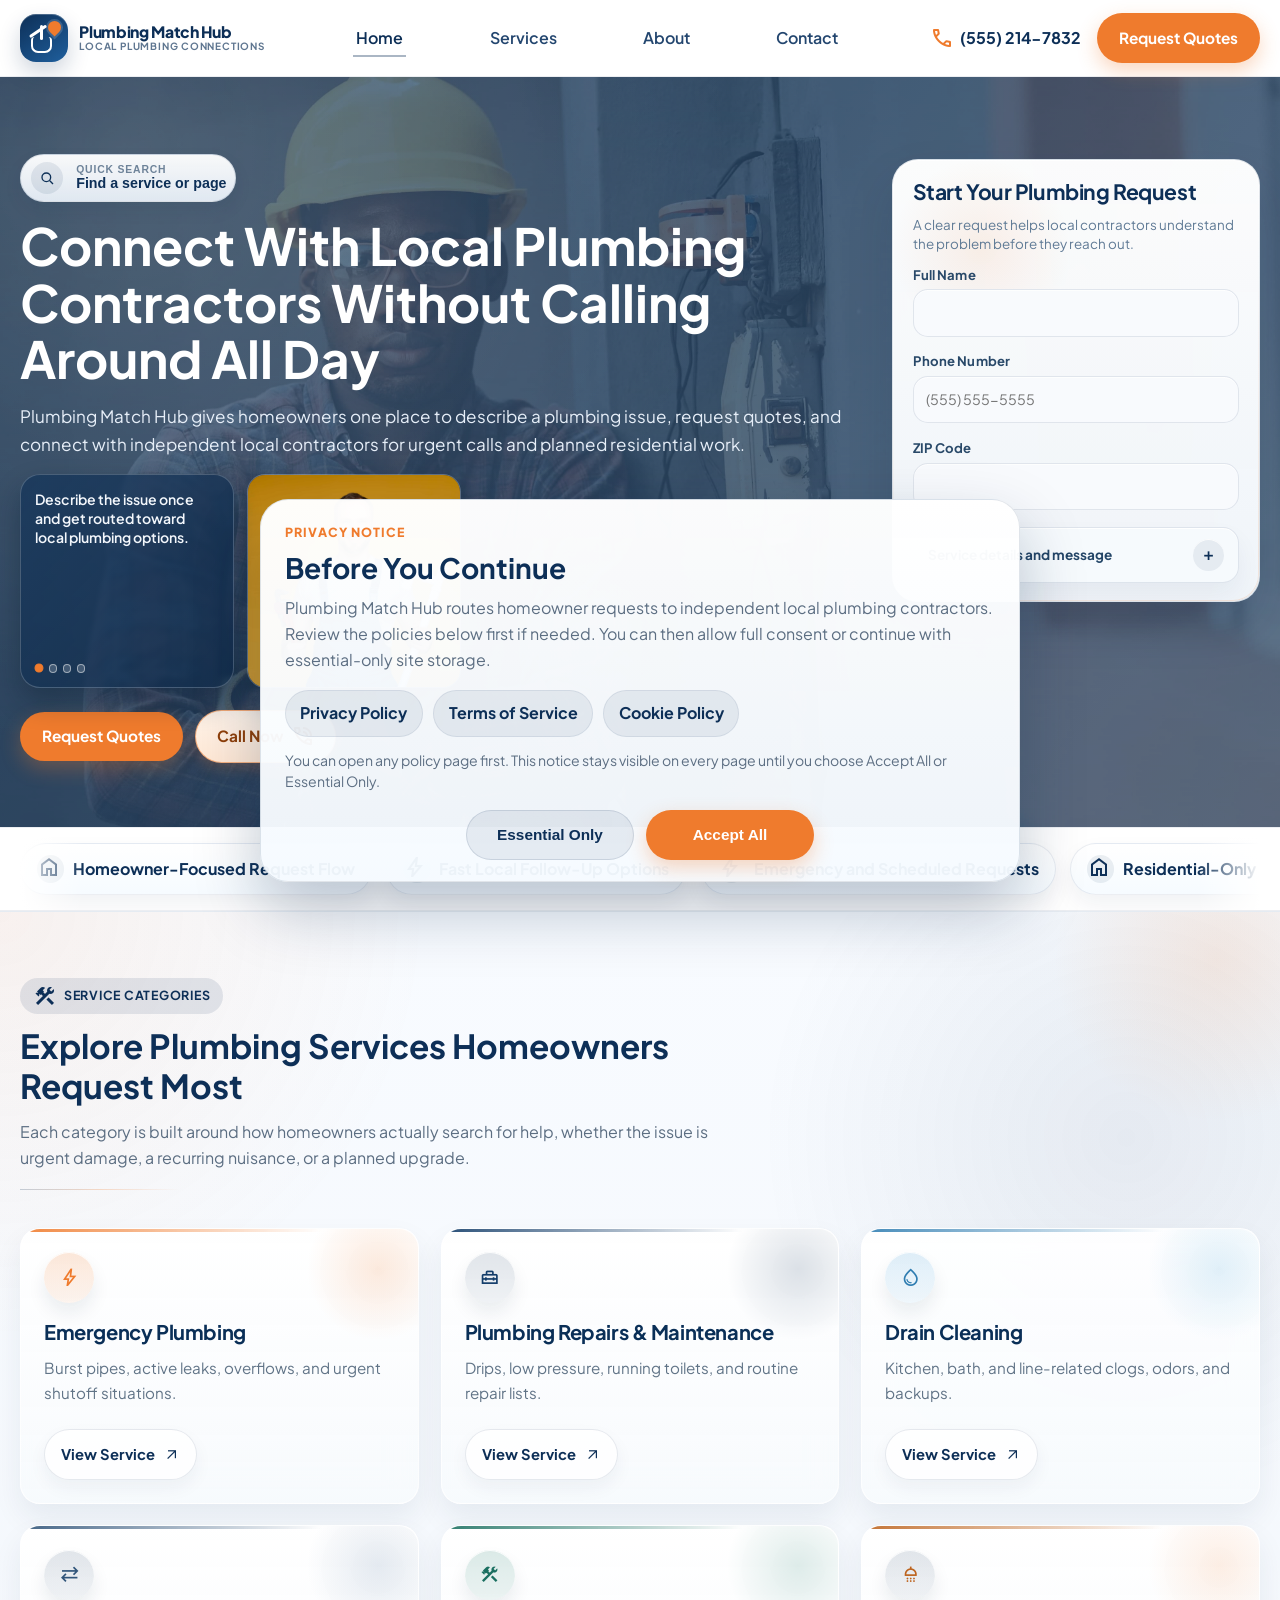
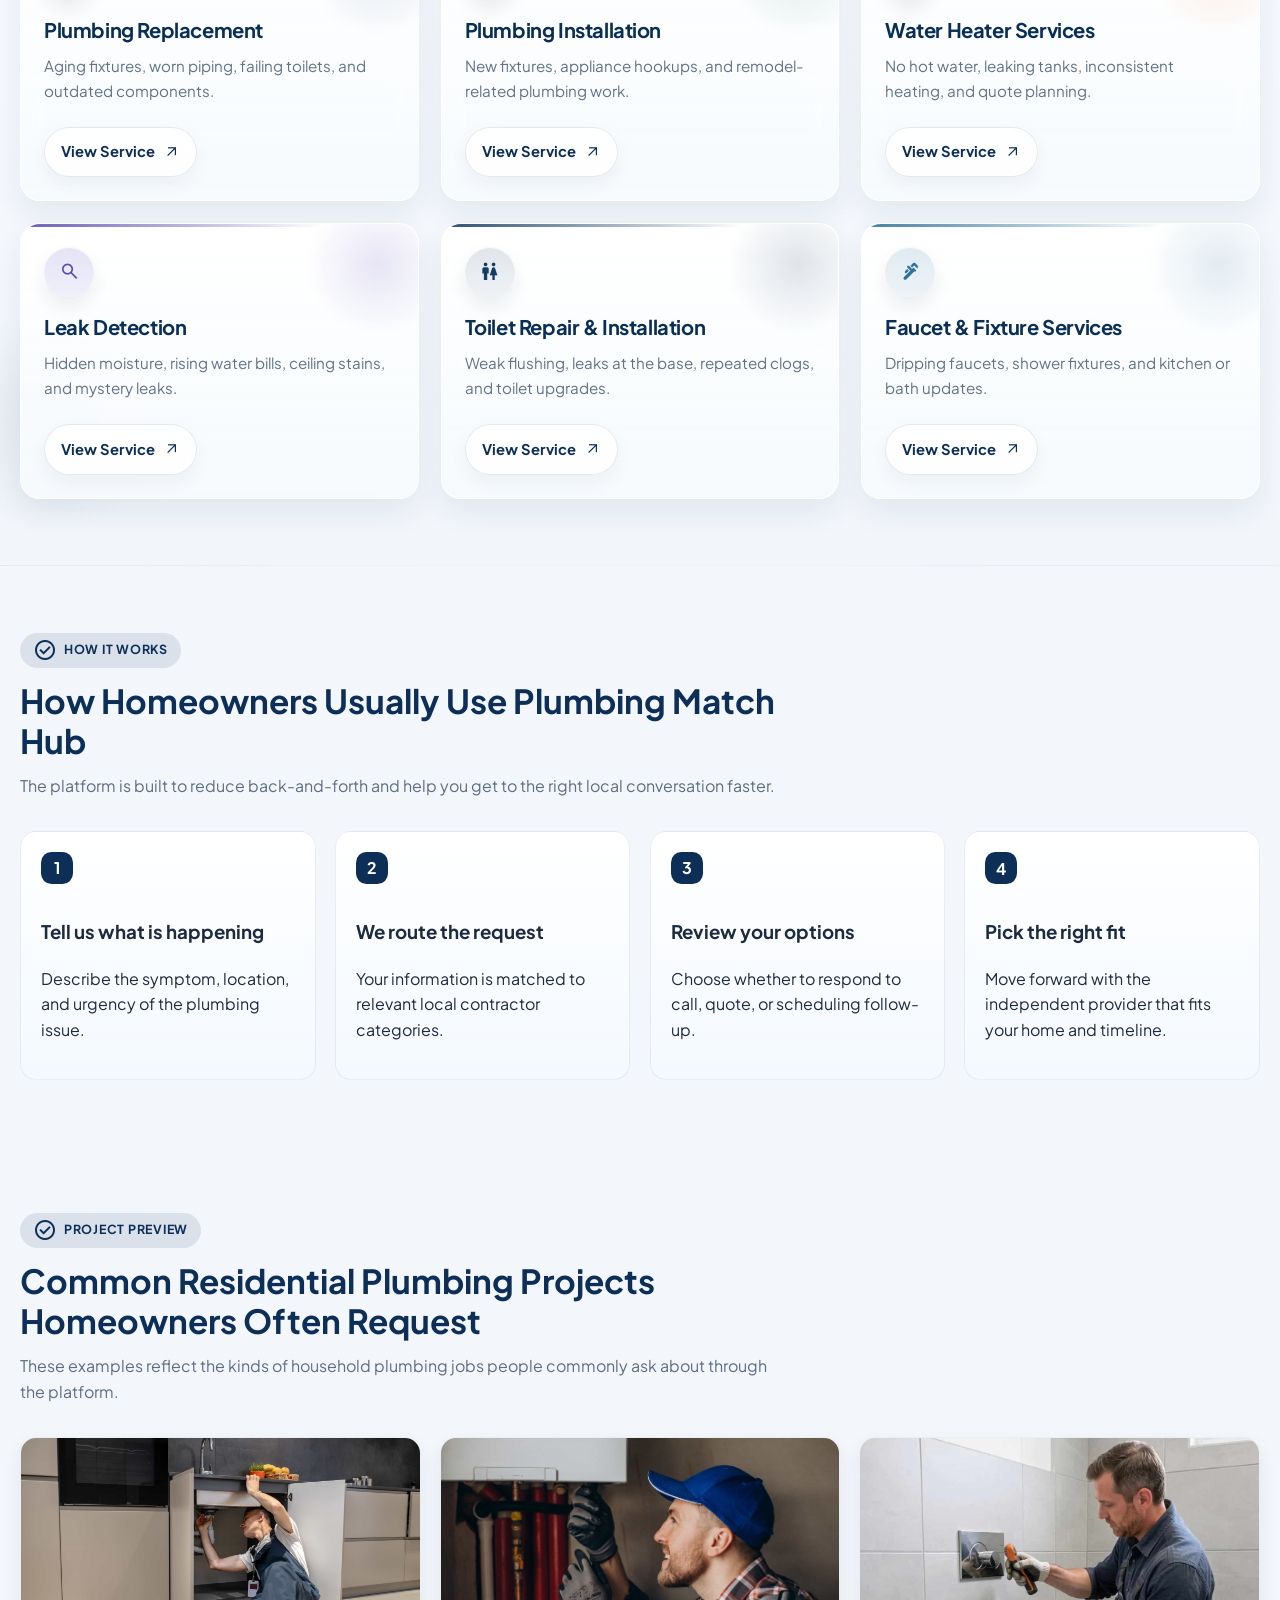
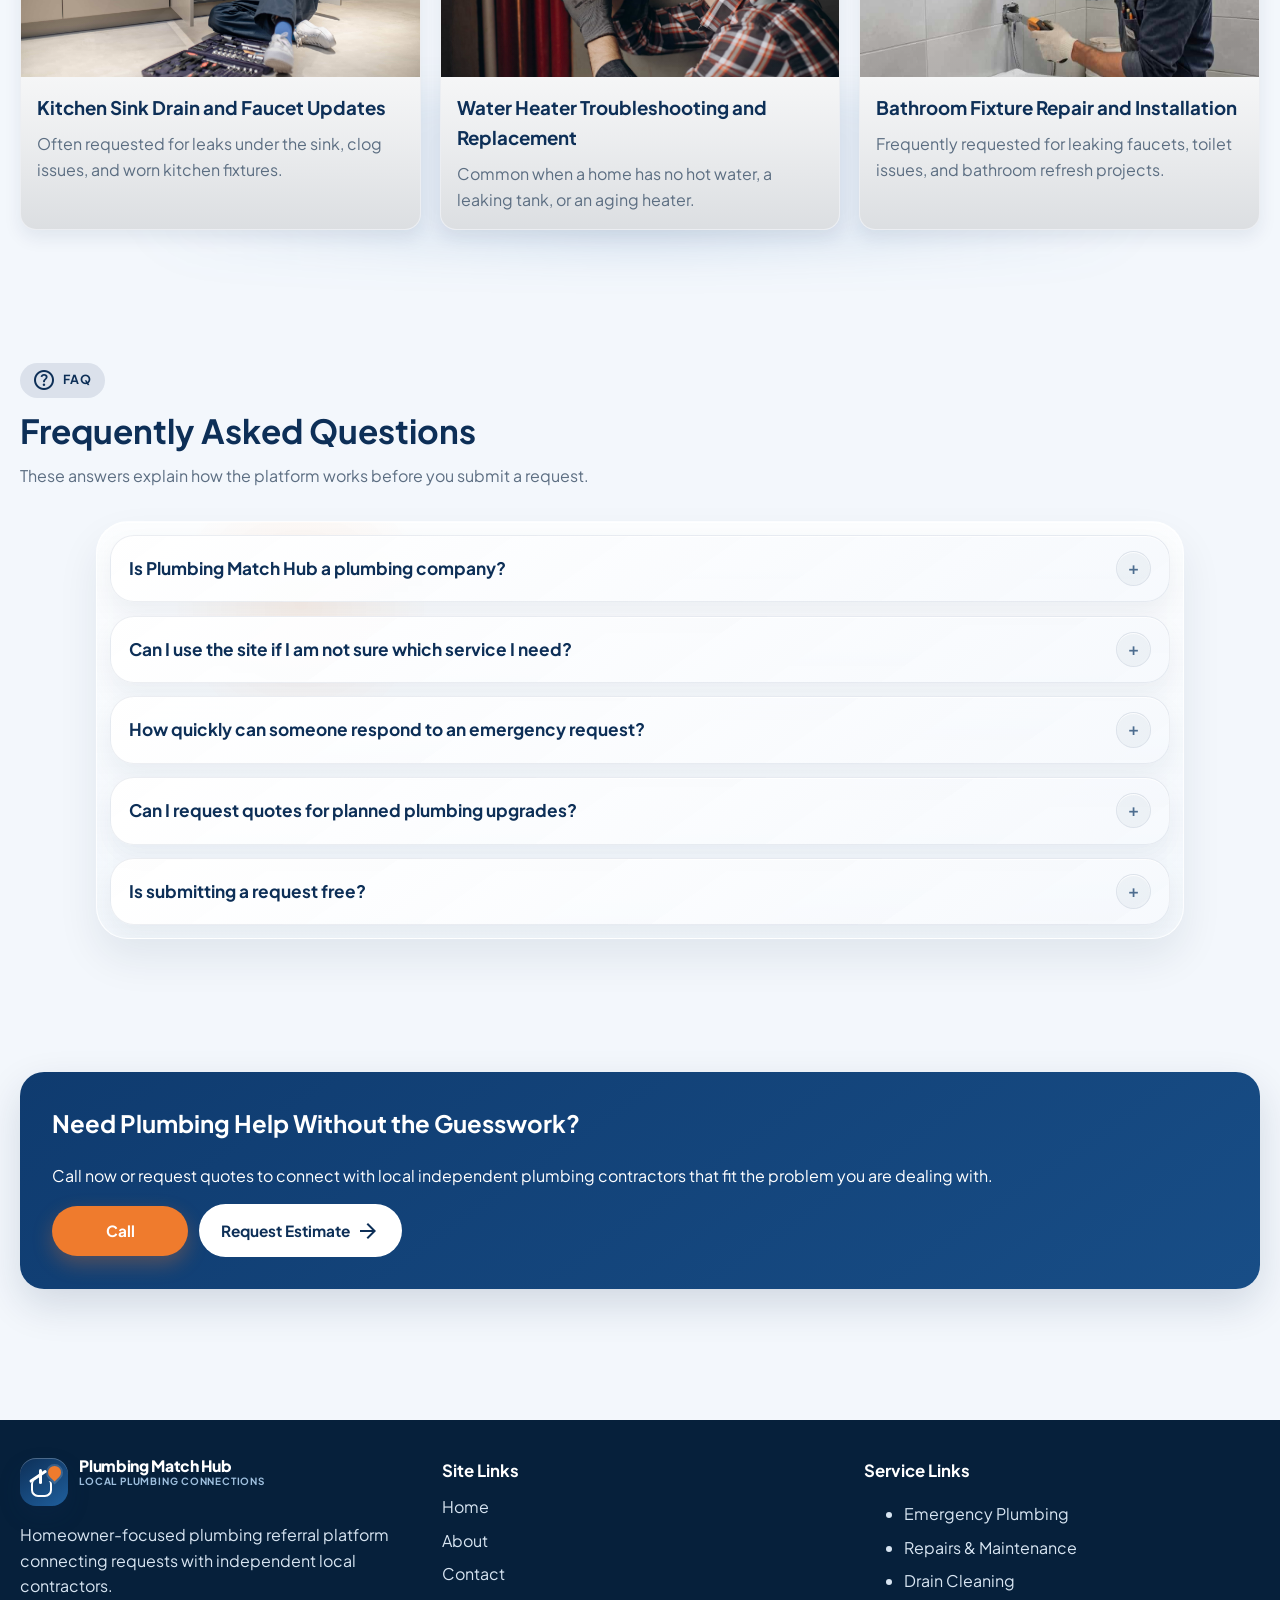
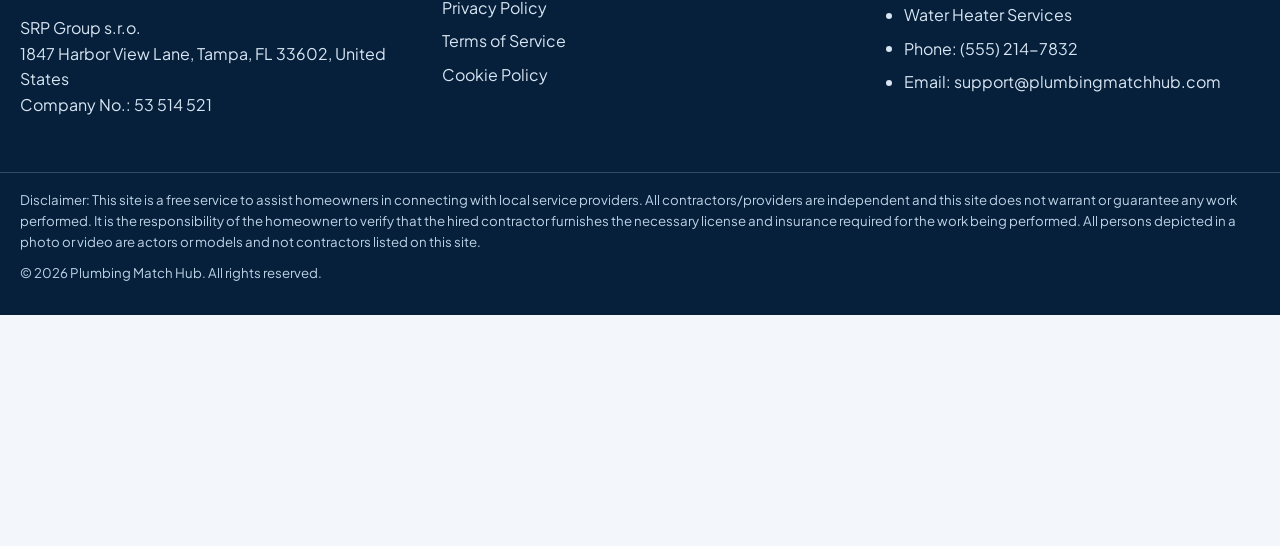
==== commit d2bedf7f: "upd favicon" ====
--- a/index.html
+++ b/index.html
@@ -14,7 +14,9 @@
       href="https://fonts.googleapis.com/css2?family=Outfit:wght@600;700&family=Plus+Jakarta+Sans:wght@400;500;600;700;800&display=swap"
       rel="stylesheet"
     />
-    <link rel="icon" type="image/x-icon" href="/images/icons/favicon.ico">
+    <meta name="theme-color" content="#0d2f57" />
+    <link rel="icon" href="images/icons/favicon.svg" type="image/svg+xml" />
+    <link rel="icon" href="images/icons/favicon.ico" sizes="any" />
     <link rel="stylesheet" href="css/main.css" />
     <link rel="stylesheet" href="css/home.css" />
   </head>
--- a/css/main.css
+++ b/css/main.css
@@ -15,7 +15,11 @@
   --radius-md: 16px;
   --radius-lg: 24px;
   --container: 1440px;
-  --ease: 220ms ease;
+  --ease: 420ms cubic-bezier(0.16, 1, 0.3, 1);
+  --ease-slow: 620ms cubic-bezier(0.16, 1, 0.3, 1);
+  --page-transition-duration: 680ms;
+  --page-transition-duration-fast: 360ms;
+  --page-transition-ease: cubic-bezier(0.16, 1, 0.3, 1);
 }
 
 * {
@@ -32,6 +36,96 @@
   color: var(--color-text);
   background: var(--color-bg);
   line-height: 1.6;
+}
+
+body.page-transition-ready > *:not(.page-transition-overlay) {
+  transition:
+    opacity var(--page-transition-duration-fast) var(--page-transition-ease),
+    transform var(--page-transition-duration) var(--page-transition-ease),
+    filter var(--page-transition-duration) var(--page-transition-ease);
+}
+
+body.page-transition-leaving {
+  overflow: clip;
+}
+
+body.page-transition-leaving > *:not(.page-transition-overlay) {
+  opacity: 0;
+  transform: translateY(-18px) scale(0.985);
+  filter: blur(10px);
+}
+
+.page-transition-overlay {
+  position: fixed;
+  inset: 0;
+  z-index: 9999;
+  pointer-events: none;
+  opacity: 0;
+  background:
+    radial-gradient(circle at 18% 18%, rgba(239, 123, 45, 0.1), transparent 32%),
+    radial-gradient(circle at 82% 12%, rgba(13, 47, 87, 0.12), transparent 34%),
+    linear-gradient(180deg, rgba(243, 247, 252, 0.18), rgba(243, 247, 252, 0.88));
+  backdrop-filter: blur(0px);
+  transition:
+    opacity var(--page-transition-duration-fast) var(--page-transition-ease),
+    backdrop-filter var(--page-transition-duration) var(--page-transition-ease);
+}
+
+body.page-transition-leaving .page-transition-overlay {
+  opacity: 1;
+  backdrop-filter: blur(8px);
+}
+
+@view-transition {
+  navigation: auto;
+}
+
+::view-transition-group(root) {
+  animation-duration: var(--page-transition-duration);
+  animation-timing-function: var(--page-transition-ease);
+}
+
+::view-transition-old(root),
+::view-transition-new(root) {
+  animation-duration: var(--page-transition-duration);
+  animation-timing-function: var(--page-transition-ease);
+  transform-origin: 50% 12%;
+}
+
+::view-transition-old(root) {
+  animation-name: page-transition-old;
+}
+
+::view-transition-new(root) {
+  animation-name: page-transition-new;
+}
+
+@keyframes page-transition-old {
+  from {
+    opacity: 1;
+    transform: translateY(0) scale(1);
+    filter: blur(0);
+  }
+
+  to {
+    opacity: 0;
+    transform: translateY(-18px) scale(0.985);
+    filter: blur(10px);
+  }
+}
+
+@keyframes page-transition-new {
+  from {
+    opacity: 0;
+    transform: translateY(22px) scale(1.01);
+    filter: blur(12px);
+  }
+
+  to {
+    opacity: 1;
+    transform: translateY(0) scale(1);
+    filter: blur(0);
+  }
 }
 
 body.menu-open {
@@ -1471,10 +1565,10 @@
   overflow: hidden;
   isolation: isolate;
   transition:
-    transform 250ms cubic-bezier(0.22, 1, 0.36, 1),
-    box-shadow 250ms ease,
-    border-color 250ms ease,
-    background 250ms ease;
+    transform var(--ease),
+    box-shadow var(--ease),
+    border-color var(--ease),
+    background var(--ease);
 }
 
 .services-showcase .service-card::before {
@@ -1498,8 +1592,8 @@
   background: radial-gradient(circle, var(--service-accent), transparent 70%);
   opacity: 0.9;
   transition:
-    transform 250ms ease,
-    opacity 250ms ease;
+    transform var(--ease),
+    opacity var(--ease);
   z-index: -1;
 }
 
@@ -1585,9 +1679,9 @@
     inset 0 1px 0 rgba(255, 255, 255, 0.88),
     0 10px 18px rgba(8, 36, 70, 0.08);
   transition:
-    transform 250ms ease,
-    box-shadow 250ms ease,
-    background 250ms ease;
+    transform var(--ease),
+    box-shadow var(--ease),
+    background var(--ease);
 }
 
 .services-showcase .service-card__icon {
@@ -1629,16 +1723,16 @@
     inset 0 1px 0 rgba(255, 255, 255, 0.9),
     0 8px 18px rgba(8, 36, 70, 0.05);
   transition:
-    transform 250ms ease,
-    border-color 250ms ease,
-    background 250ms ease,
-    box-shadow 250ms ease,
-    color 250ms ease;
+    transform var(--ease),
+    border-color var(--ease),
+    background var(--ease),
+    box-shadow var(--ease),
+    color var(--ease);
 }
 
 .services-showcase .service-card__link-icon {
   font-size: 1rem;
-  transition: transform 250ms cubic-bezier(0.22, 1, 0.36, 1);
+  transition: transform var(--ease);
 }
 
 .services-showcase__pagination {
@@ -1660,9 +1754,9 @@
   box-shadow: inset 0 1px 0 rgba(255, 255, 255, 0.85);
   cursor: pointer;
   transition:
-    width 250ms ease,
-    background 250ms ease,
-    transform 250ms ease;
+    width var(--ease),
+    background var(--ease),
+    transform var(--ease);
 }
 
 .services-showcase__pagination-dot.is-active {
@@ -2233,7 +2327,7 @@
     calc(var(--service-hero-pan-y) * -0.14),
     0
   );
-  transition: transform 220ms ease-out;
+  transition: transform var(--ease-slow);
   will-change: transform;
 }
 
@@ -2959,4 +3053,14 @@
     transition-duration: 0.01ms !important;
     scroll-behavior: auto !important;
   }
-}
+
+  .page-transition-overlay {
+    display: none !important;
+  }
+
+  ::view-transition-group(root),
+  ::view-transition-old(root),
+  ::view-transition-new(root) {
+    animation: none !important;
+  }
+}
